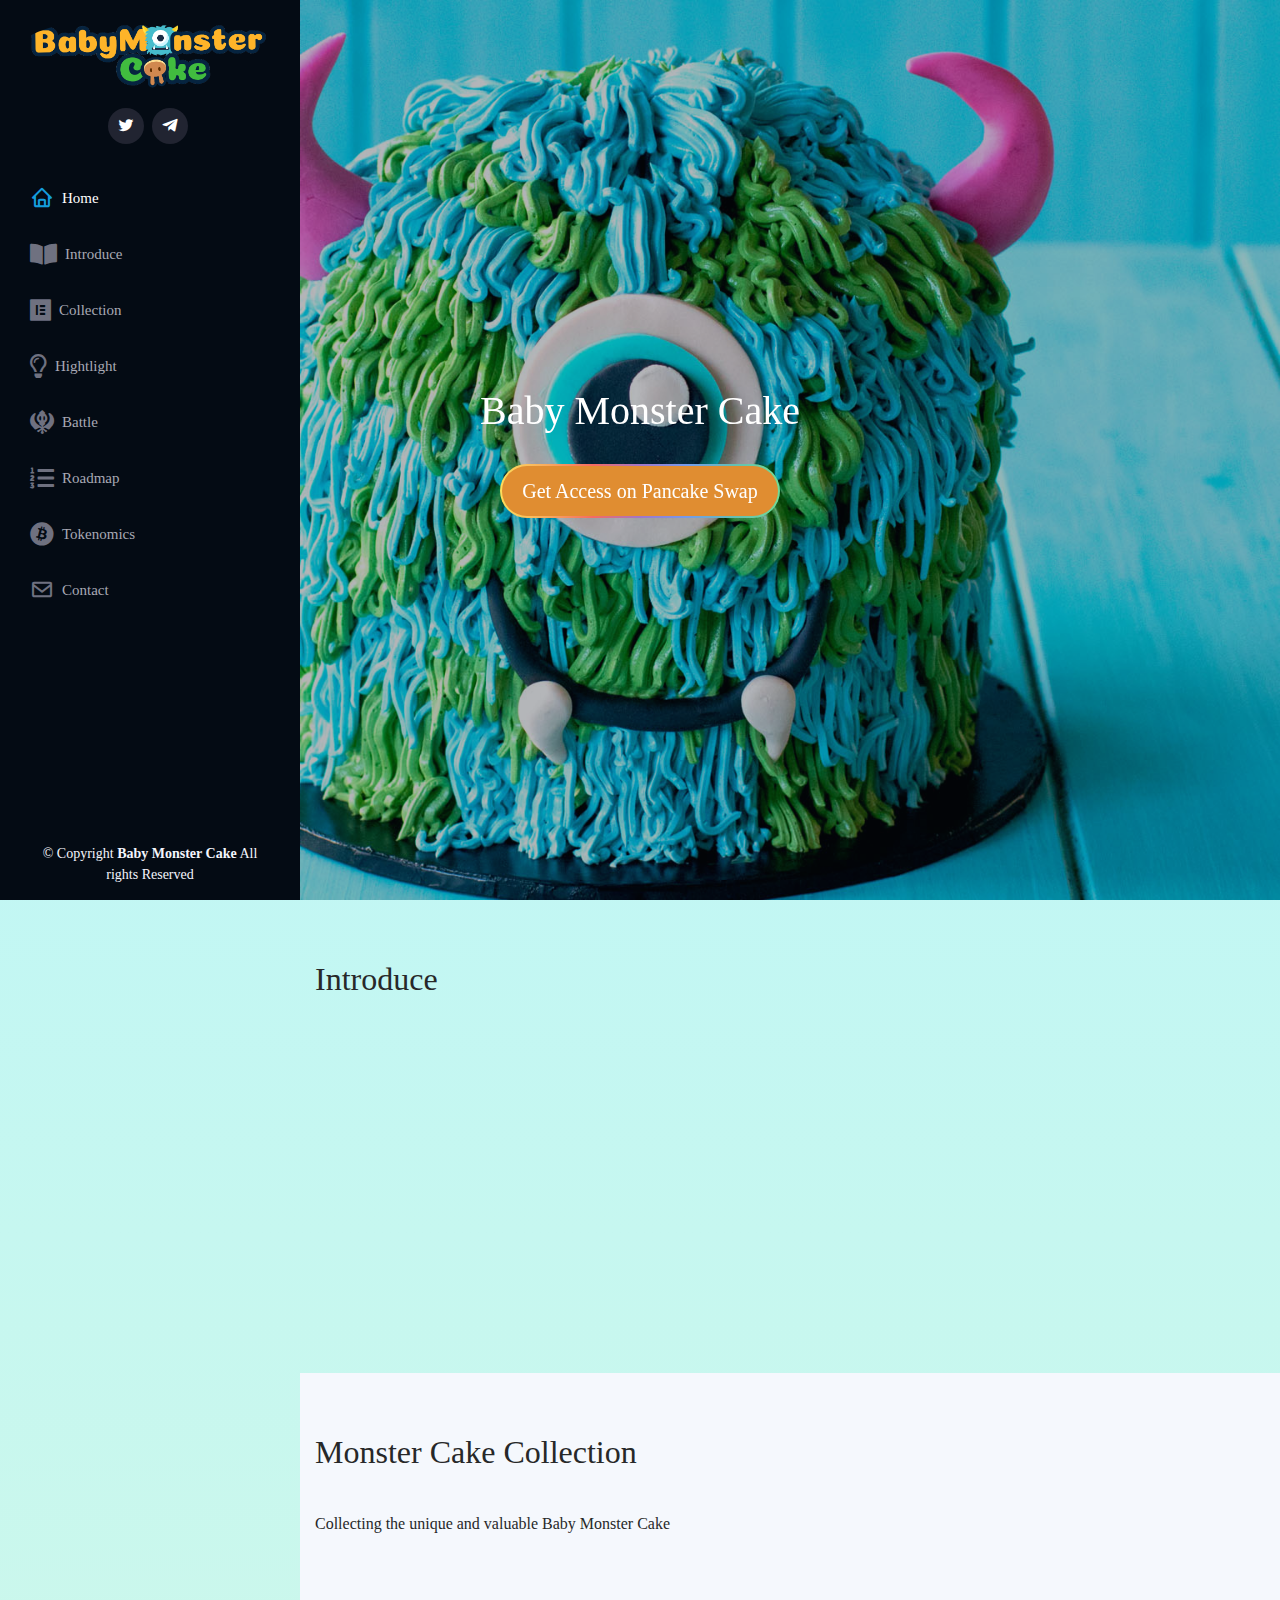
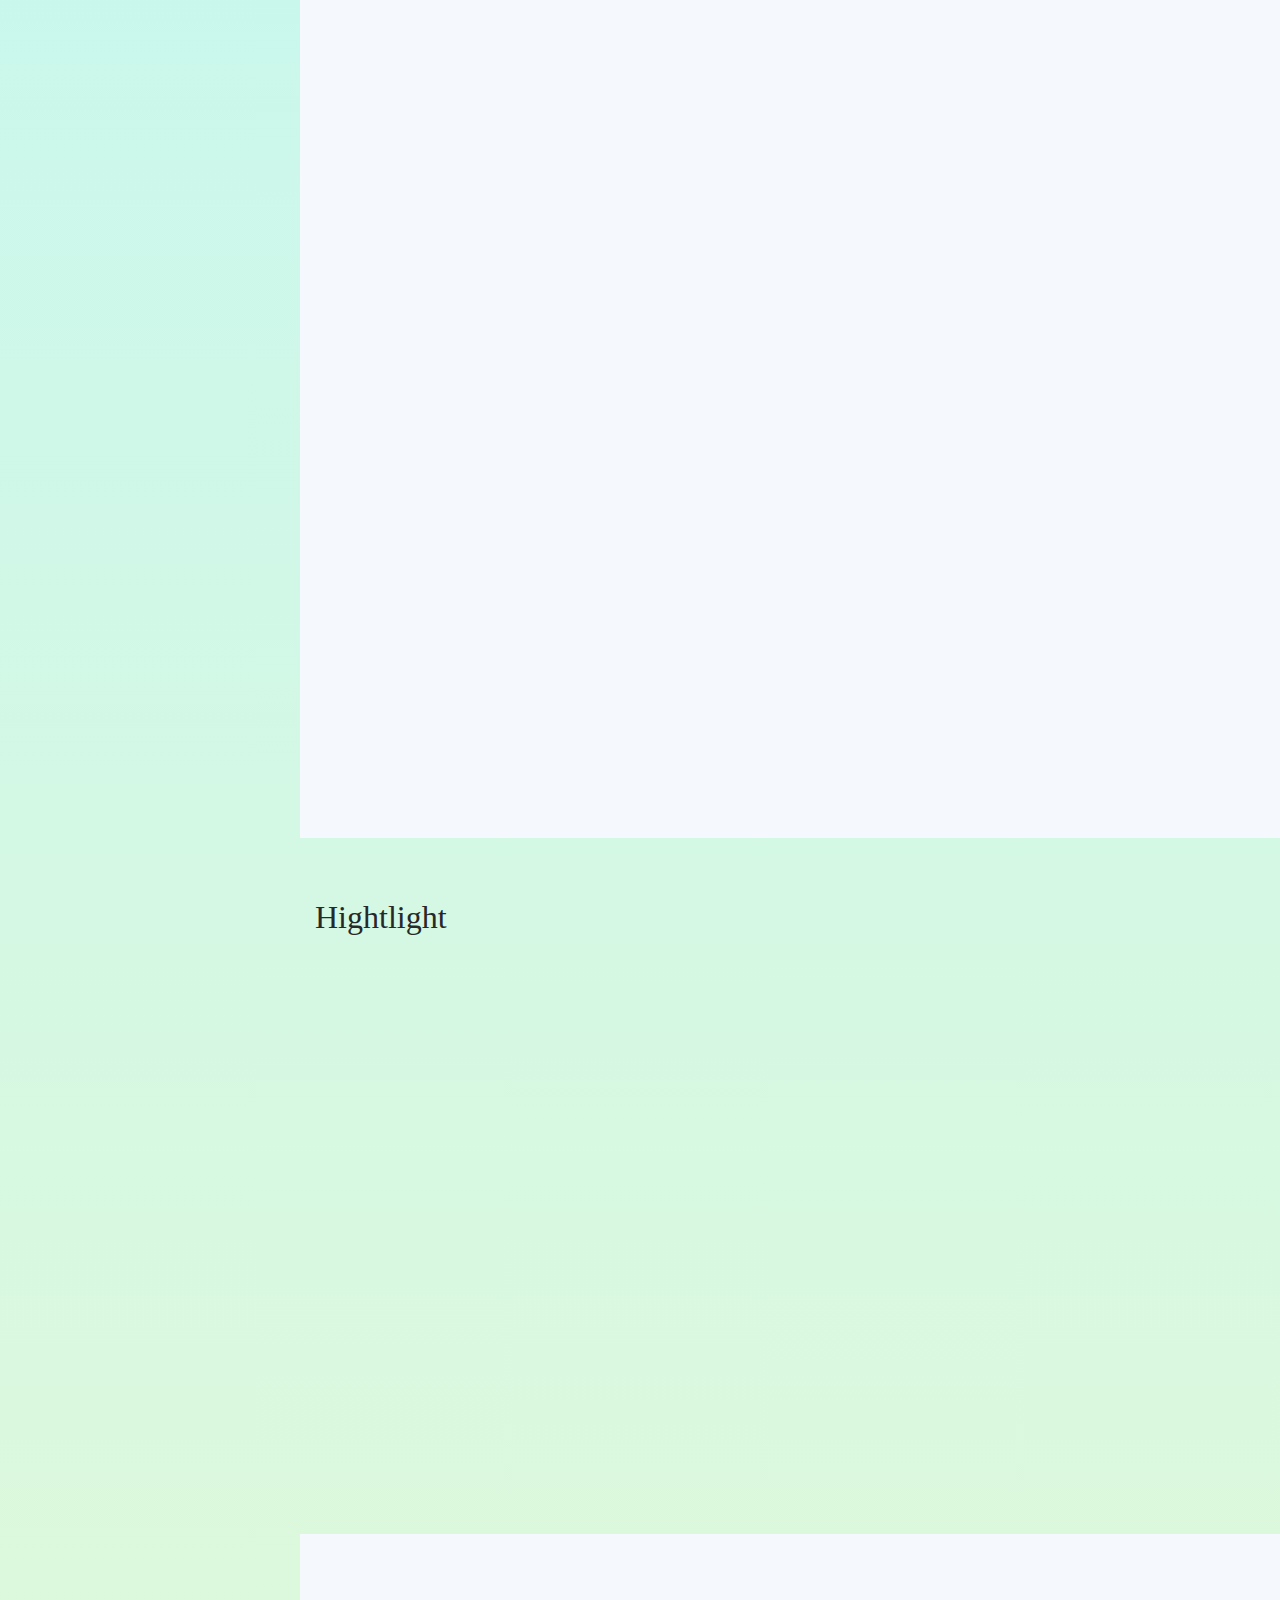
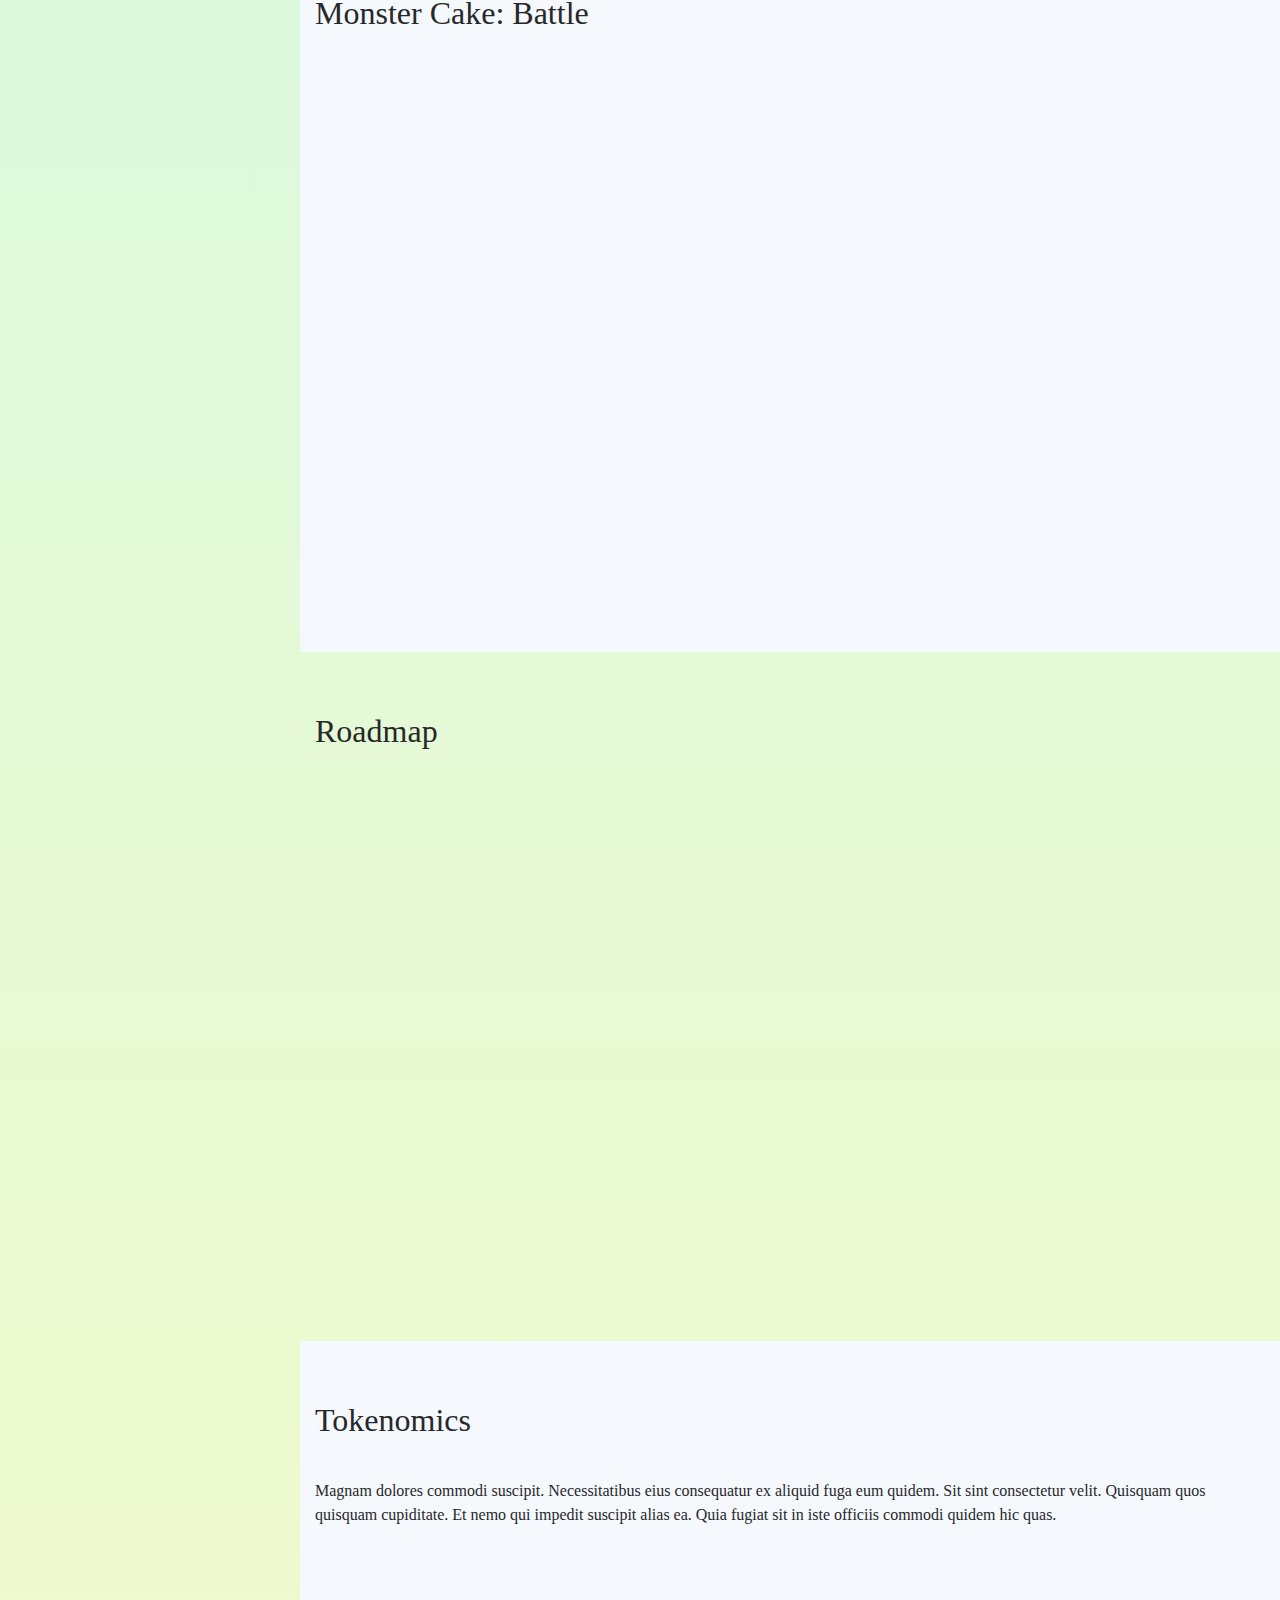
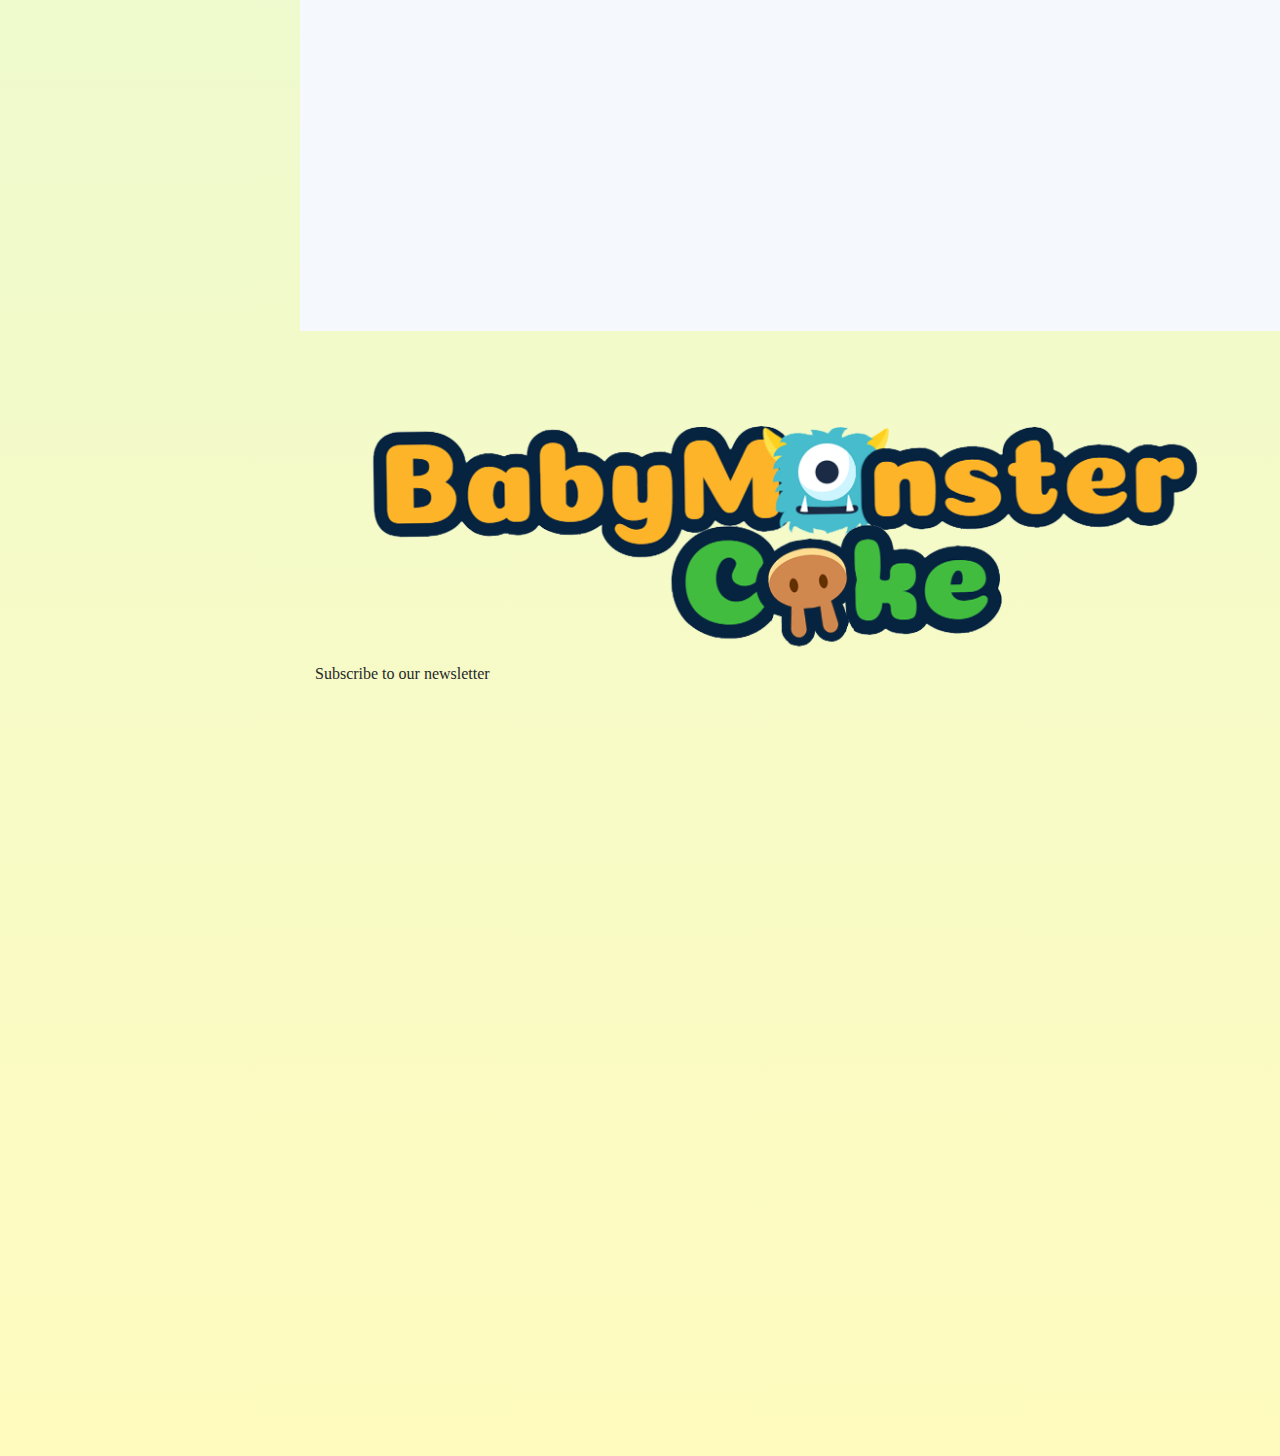
==== index.html @ b4ea9695 "test" ====
<!DOCTYPE html>
<html lang="en">

<head>
  <meta charset="utf-8" />
  <meta content="width=device-width, initial-scale=1.0" name="viewport" />

  <title>Baby Monster Cake</title>
  <meta content="" name="description" />
  <meta content="" name="keywords" />

  <!-- Favicons -->
  <link href="assets/img/favicon.png" rel="icon" />
  <link href="assets/img/apple-touch-icon.png" rel="apple-touch-icon" />

  <!-- Google Fonts -->
  <!-- <link
    href="https://fonts.googleapis.com/css?family=Open+Sans:300,300i,400,400i,600,600i,700,700i|Raleway:300,300i,400,400i,500,500i,600,600i,700,700i|Poppins:300,300i,400,400i,500,500i,600,600i,700,700i"
    rel="stylesheet" /> -->
  <style>
    @import url('https://fonts.googleapis.com/css2?family=Nunito:ital@0;1&display=swap');
  </style>
  <!-- font icon -->
  <link rel="stylesheet" href="https://cdnjs.cloudflare.com/ajax/libs/font-awesome/5.15.4/css/all.min.css">

  <!-- Vendor CSS Files -->
  <link href="assets/vendor/bootstrap/css/bootstrap.min.css" rel="stylesheet" />
  <link href="assets/vendor/icofont/icofont.min.css" rel="stylesheet" />
  <link href="assets/vendor/boxicons/css/boxicons.min.css" rel="stylesheet" />
  <link href="assets/vendor/venobox/venobox.css" rel="stylesheet" />
  <link href="assets/vendor/owl.carousel/assets/owl.carousel.min.css" rel="stylesheet" />
  <link href="assets/vendor/aos/aos.css" rel="stylesheet" />

  <!-- Template Main CSS File -->
  <link href="assets/css/style.css" rel="stylesheet" />
</head>

<body>
  <!-- ======= Mobile nav toggle button ======= -->
  <button type="button" class="mobile-nav-toggle d-xl-none">
    <i class="icofont-navigation-menu"></i>
  </button>

  <!-- ======= Header ======= -->
  <header id="header">
    <div class="d-flex flex-column">
      <div class="profile">
        <img src="assets/img/logoBabyMonsterCake-1.png" alt="" class="img-fluid rounded-circle" />
        <!-- <h1 class="text-light"><a href="index.html">Alex Smith</a></h1> -->
        <div class="social-links mt-3 text-center">
          <a href="#" class="twitter"><i class="bx bxl-twitter"></i></a>
          <a href="#" class="google-plus"><i class="bx bxl-telegram"></i></a>
        </div>
      </div>

      <nav class="nav-menu">
        <ul>
          <li class="active">
            <a href="index.html"><i class="bx bx-home"></i> <span>Home</span></a>
          </li>
          <li>
            <a href="#about"><i class="fas fa-book-open"></i> <span>Introduce</span></a>
          </li>
          <li>
            <a href="#portfolio"><i class="fab fa-elementor"></i> <span>Collection</span></a>
          </li>
          <li>
            <a href="#facts"><i class="far fa-lightbulb"></i> <span>Hightlight</span></a>
          </li>
          <li>
            <a href="#testimonials"><i class="fas fa-khanda"></i> <span>Battle</span></a>
          </li>
          <li>
            <a href="#resume"><i class="fas fa-list-ol"></i> <span>Roadmap</span></a>
          </li>
          <!-- <li>
            <a href="#portfolio"><i class="bx bx-book-content"></i> Portfolio</a>
          </li> -->
          <li>
            <a href="#services"><i class="fab fa-bitcoin"></i> Tokenomics</a>
          </li>
          <li>
            <a href="#contact"><i class="bx bx-envelope"></i> Contact</a>
          </li>
        </ul>
      </nav>
      <!-- .nav-menu -->
      <button type="button" class="mobile-nav-toggle d-xl-none">
        <i class="icofont-navigation-menu"></i>
      </button>
    </div>
  </header>
  <!-- End Header -->

  <!-- ======= Hero Section ======= -->
  <section id="hero" class="d-flex flex-column justify-content-center align-items-center">
    <div class="hero-container" data-aos="fade-in">
      <h1>Baby Monster Cake</h1>
      <a href="https://pancakeswap.finance/swap" target="_blank">
        <button class="btn3">
          <span>Get Access on Pancake
            Swap</span>
        </button>
      </a>
    </div>
  </section>
  <!-- End Hero -->

  <main id="main">
    <!-- ======= Introduce ======= -->
    <section id="about" class="about">
      <div class="container">
        <div class="section-title">
          <h2>Introduce</h2>
          <!-- <p>
              Magnam dolores commodi suscipit. Necessitatibus eius consequatur
              ex aliquid fuga eum quidem. Sit sint consectetur velit. Quisquam
              quos quisquam cupiditate. Et nemo qui impedit suscipit alias ea.
              Quia fugiat sit in iste officiis commodi quidem hic quas.
            </p> -->
        </div>

        <div class="row">
          <div class="col-lg-4" data-aos="fade-right">
            <img src="assets/img/il_fullxfull.1025935232_ixv2.jpg" class="img-fluid" alt="" />
          </div>
          <div class="col-lg-8 pt-4 pt-lg-0 content" data-aos="fade-left">
            <h3>What is Baby Monster Cake?</h3>
            <p class="font-italic">
              Baby Monster Cake is inspired by Monster Story and Monster Cake Birthday, our mission is to bring a
              completely new experience to
              players by combining the Gamification and Blockchain with Monster Digital.
              Hatching your own powerful team of monsties is key to completing your quest in Monster Valley. A key to
              success in Monster Valley: Wings of Ruin is finding new 'Monsties' for your party, developing their
              abilities and ensuring you have the tools to succeed throughout the story.
            </p>
            <!-- <div class="row">
              <div class="col-lg-6">
                <ul>
                  <li>
                    <i class="icofont-rounded-right"></i>
                    <strong>Birthday:</strong> 1 May 1995
                  </li>
                  <li>
                    <i class="icofont-rounded-right"></i>
                    <strong>Website:</strong> www.example.com
                  </li>
                  <li>
                    <i class="icofont-rounded-right"></i>
                    <strong>Phone:</strong> +123 456 7890
                  </li>
                  <li>
                    <i class="icofont-rounded-right"></i>
                    <strong>City:</strong> City : New York, USA
                  </li>
                </ul>
              </div>
              <div class="col-lg-6">
                <ul>
                  <li>
                    <i class="icofont-rounded-right"></i>
                    <strong>Age:</strong> 30
                  </li>
                  <li>
                    <i class="icofont-rounded-right"></i>
                    <strong>Degree:</strong> Master
                  </li>
                  <li>
                    <i class="icofont-rounded-right"></i>
                    <strong>PhEmailone:</strong> email@example.com
                  </li>
                  <li>
                    <i class="icofont-rounded-right"></i>
                    <strong>Freelance:</strong> Available
                  </li>
                </ul>
              </div>
            </div>
            <p>
              Officiis eligendi itaque labore et dolorum mollitia officiis
              optio vero. Quisquam sunt adipisci omnis et ut. Nulla
              accusantium dolor incidunt officia tempore. Et eius omnis.
              Cupiditate ut dicta maxime officiis quidem quia. Sed et
              consectetur qui quia repellendus itaque neque. Aliquid amet
              quidem ut quaerat cupiditate. Ab et eum qui repellendus omnis
              culpa magni laudantium dolores.
            </p> -->
          </div>
        </div>
      </div>
    </section>
    <!-- End Introduce -->

    <!-- ======= Collection ======= -->
    <section id="portfolio" class="portfolio section-bg">
      <div class="container">
        <div class="section-title">
          <h2>Monster Cake Collection</h2>
          <p>
            Collecting the unique and valuable Baby Monster Cake
          </p>
        </div>

        <div class="row  justify-content-center" data-aos="fade-up" data-aos-delay="100">
          <div class="col-lg-4 col-md-6 portfolio-item filter-app">
            <div class="portfolio-wrap">
              <img src="assets/img/cardItem.png" class="img-fluid cardImg" alt="" />
              <div class="portfolio-links">
                <a href="assets/img/cardItem.png" data-gall="portfolioGallery" class="venobox" title="App 1"><i
                    class="bx bx-plus"></i></a>
                <a href="portfolio-details.html" title="More Details"><i class="bx bx-link"></i></a>
              </div>
              <div class="portfolio-links">
                <div class="portfolio-text">
                  <p>Coming Soon</p>
                </div>
              </div>
            </div>
          </div>

          <div class="col-lg-4 col-md-6 portfolio-item filter-web">
            <div class="portfolio-wrap">
              <img src="assets/img/cardItem.png" class="img-fluid cardImg" alt="" />

            </div>
          </div>

          <div class="col-lg-4 col-md-6 portfolio-item filter-web">
            <div class="portfolio-wrap">
              <img src="assets/img/cardItem.png" class="img-fluid cardImg" alt="" />

            </div>
          </div>
          <div class="col-lg-4 col-md-6 portfolio-item filter-web">
            <div class="portfolio-wrap">
              <img src="assets/img/cardItem.png" class="img-fluid cardImg" alt="" />

            </div>
          </div>
          <div class="col-lg-4 col-md-6 portfolio-item filter-web">
            <div class="portfolio-wrap">
              <img src="assets/img/cardItem.png" class="img-fluid cardImg" alt="" />

            </div>
          </div>
        </div>
      </div>
    </section>
    <!-- End Collection -->

    <!-- ======= Hight light Section ======= -->
    <section id="facts" class="facts">
      <div class="container">
        <div class="section-title">
          <h2>Hightlight</h2>
          <!-- <p>
            Magnam dolores commodi suscipit. Necessitatibus eius consequatur
            ex aliquid fuga eum quidem. Sit sint consectetur velit. Quisquam
            quos quisquam cupiditate. Et nemo qui impedit suscipit alias ea.
            Quia fugiat sit in iste officiis commodi quidem hic quas.
          </p> -->
        </div>

        <div class="row no-gutters">
          <div class="col-lg-4 col-md-6 d-md-flex align-items-md-stretch" data-aos="fade-up">
            <div class="count-box">
              <i class="icofont-simple-smile"></i>
              <!-- <span data-toggle="counter-up">15%</span> -->
              <span>Free To Play</span>
              <p>All players can experience a completely free version of the game. A farm game that is entertaining and
                suitable for all ages!</p>
            </div>
          </div>

          <div class="col-lg-4 col-md-6 d-md-flex align-items-md-stretch" data-aos="fade-up" data-aos-delay="100">
            <div class="count-box">
              <i class="icofont-document-folder"></i>
              <!-- <span data-toggle="counter-up">521</span> -->
              <span>Play To Earn</span>
              <p>Game is used Blockchain for all items, seeds, pets in the game. Players need to top up to start and
                collect more rare items, necessary in expanding their own farm.Cultivate, upgrade from seed to become
                Vero angels. Expand your collection to get more rare items. Or trade more items on the
                marketplace.Defeat the monsters that destroy crops and protect the peace of the village to receive rare
                items.Become a legendary leader through intense PVP matches! Join to open valuable prizes.</p>
            </div>
          </div>

          <div class="col-lg-4 col-md-6 d-md-flex align-items-md-stretch" data-aos="fade-up" data-aos-delay="200">
            <div class="count-box">
              <i class="icofont-live-support"></i>
              <!-- <span data-toggle="counter-up">1,463</span> -->
              <span>Hold To Earn</span>
              <p>You can lock tokens into VeroFarm partner platform's decentralized protocols to earn rewards.</p>
            </div>
          </div>

          <!-- <div class="col-lg-3 col-md-6 d-md-flex align-items-md-stretch" data-aos="fade-up" data-aos-delay="300">
            <div class="count-box">
              <i class="icofont-users-alt-5"></i>
              <span data-toggle="counter-up">15</span>
              <p><strong>Hard Workers</strong> rerum asperiores dolor</p>
            </div>
          </div> -->
        </div>
      </div>
    </section>
    <!-- End Hight light Section -->

    <!-- ======= Battle Section ======= -->
    <section id="testimonials" class="testimonials section-bg">
      <div class="container">
        <div class="section-title">
          <h2>Monster Cake: Battle</h2>
          <!-- <p>
            Magnam dolores commodi suscipit. Necessitatibus eius consequatur
            ex aliquid fuga eum quidem. Sit sint consectetur velit. Quisquam
            quos quisquam cupiditate. Et nemo qui impedit suscipit alias ea.
            Quia fugiat sit in iste officiis commodi quidem hic quas.
          </p> -->
        </div>

        <div class="testimonial-item " data-aos="fade-up">
          <p>
            <i class="bx bxs-quote-alt-left quote-icon-left"></i>
            The Baby Monster Cake are tasked with fighting the <strong>Monsters</strong> every day. The player first
            selects the creatures
            to use in battle and equips them with weapons by purchasing these items available in the MarketPlace. The
            player will pay a little BNB gas price to engage in combat with a chosen enemy.
            <strong>🗡</strong> The stronger the enemy, the greater the reward. However, players need to attend to the
            calculated win
            rate for each Monster. Choosing the opponents wisely will bring many victories and rewards to the players.
            They can then upgrade their <strong>MONSTERX</strong> to defeat stronger enemies.
            The game then rolls for battle results and records them on the blockchain. If the fight ends in the player's
            favor, the player receives MONSTER Token and character experience. If the outcome is a loss, the player will
            still receive a few EXP but no reward token. 💸 💸 💸
            <i class="bx bxs-quote-alt-right quote-icon-right"></i>
          </p>
          <img src="assets/img/logo.png" class="testimonial-img" alt="" />
        </div>
      </div>
    </section>
    <!-- End Battle Section -->

    <!-- ======= Skills Section ======= -->
    <!-- <section id="skills" class="skills section-bg">
      <div class="container">
        <div class="section-title">
          <h2>Monster Cake Collection</h2>
          <p>
            Collecting the unique and valuable Baby Monster Cake
          </p>
        </div>

        <div class="row skills-content">
          <div class="col-lg-6" data-aos="fade-up">
            <div class="progress">
              <span class="skill">HTML <i class="val">100%</i></span>
              <div class="progress-bar-wrap">
                <div class="progress-bar" role="progressbar" aria-valuenow="100" aria-valuemin="0" aria-valuemax="100">
                </div>
              </div>
            </div>

            <div class="progress">
              <span class="skill">CSS <i class="val">90%</i></span>
              <div class="progress-bar-wrap">
                <div class="progress-bar" role="progressbar" aria-valuenow="90" aria-valuemin="0" aria-valuemax="100">
                </div>
              </div>
            </div>

            <div class="progress">
              <span class="skill">JavaScript <i class="val">75%</i></span>
              <div class="progress-bar-wrap">
                <div class="progress-bar" role="progressbar" aria-valuenow="75" aria-valuemin="0" aria-valuemax="100">
                </div>
              </div>
            </div>
          </div>

          <div class="col-lg-6" data-aos="fade-up" data-aos-delay="100">
            <div class="progress">
              <span class="skill">PHP <i class="val">80%</i></span>
              <div class="progress-bar-wrap">
                <div class="progress-bar" role="progressbar" aria-valuenow="80" aria-valuemin="0" aria-valuemax="100">
                </div>
              </div>
            </div>

            <div class="progress">
              <span class="skill">WordPress/CMS <i class="val">90%</i></span>
              <div class="progress-bar-wrap">
                <div class="progress-bar" role="progressbar" aria-valuenow="90" aria-valuemin="0" aria-valuemax="100">
                </div>
              </div>
            </div>

            <div class="progress">
              <span class="skill">Photoshop <i class="val">55%</i></span>
              <div class="progress-bar-wrap">
                <div class="progress-bar" role="progressbar" aria-valuenow="55" aria-valuemin="0" aria-valuemax="100">
                </div>
              </div>
            </div>
          </div>
        </div>
      </div>
    </section> -->
    <!-- End Skills Section -->

    <!-- ======= Roadmap Section ======= -->
    <section id="resume" class="resume">
      <div class="container">
        <div class="section-title">
          <h2>Roadmap</h2>
        </div>

        <div class="row">
          <div class="col-lg-6" data-aos="fade-up">
            <h3 class="resume-title">2nd Quarter</h3>
            <div class="resume-item pb-0">
              <ul>
                <li>R&D ideas for Blockchain games.</li>
                <li>Products, market Research and Development.</li>
                <li>Raise funds from Angel Investors UFIN.</li>
              </ul>
            </div>

            <h3 class="resume-title">3rd Quarter</h3>
            <div class="resume-item">
              <ul>
                <li>Announce project’s website and social media.</li>
                <li>Run Token Testnet 3 rounds.</li>
                <li>Announce game’s frame and features IDO round.</li>
                <li>Release Seed NFTs list.</li>
                <li>Release APK version.</li>
                <li>Announce VeroFarm Free to Play.</li>
              </ul>
            </div>
            <!-- <div class="resume-item">
              <h4>Bachelor of Fine Arts &amp; Graphic Design</h4>
              <h5>2010 - 2014</h5>
              <p><em>Rochester Institute of Technology, Rochester, NY</em></p>
              <p>
                Quia nobis sequi est occaecati aut. Repudiandae et iusto quae
                reiciendis et quis Eius vel ratione eius unde vitae rerum
                voluptates asperiores voluptatem Earum molestiae consequatur
                neque etlon sader mart dila
              </p>
            </div> -->
          </div>
          <div class="col-lg-6" data-aos="fade-up" data-aos-delay="100">
            <h3 class="resume-title">4th Quarter</h3>
            <div class="resume-item">
              <!-- <h4>Senior graphic design specialist</h4> -->
              <!-- <h5>2019 - Present</h5> -->
              <!-- <p><em>Experion, New York, NY </em></p> -->
              <ul>
                <li>
                  Play To Earn.
                </li>
                <li>
                  Integrate Token deposit/withdraw gateway.
                </li>
                <li>
                  Release IOS version.
                </li>

              </ul>
            </div>
          </div>
        </div>
      </div>
    </section>
    <!-- End Resume Section -->

    <!-- ======= Portfolio Section ======= -->
    <!-- <section id="portfolio" class="portfolio section-bg">
      <div class="container">
        <div class="section-title">
          <h2>Portfolio</h2>
          <p>
            Magnam dolores commodi suscipit. Necessitatibus eius consequatur
            ex aliquid fuga eum quidem. Sit sint consectetur velit. Quisquam
            quos quisquam cupiditate. Et nemo qui impedit suscipit alias ea.
            Quia fugiat sit in iste officiis commodi quidem hic quas.
          </p>
        </div>

        <div class="row" data-aos="fade-up">
          <div class="col-lg-12 d-flex justify-content-center">
            <ul id="portfolio-flters">
              <li data-filter="*" class="filter-active">All</li>
              <li data-filter=".filter-app">App</li>
              <li data-filter=".filter-card">Card</li>
              <li data-filter=".filter-web">Web</li>
            </ul>
          </div>
        </div>

        <div class="row portfolio-container" data-aos="fade-up" data-aos-delay="100">
          <div class="col-lg-4 col-md-6 portfolio-item filter-app">
            <div class="portfolio-wrap">
              <img src="assets/img/portfolio/portfolio-1.jpg" class="img-fluid" alt="" />
              <div class="portfolio-links">
                <a href="assets/img/portfolio/portfolio-1.jpg" data-gall="portfolioGallery" class="venobox"
                  title="App 1"><i class="bx bx-plus"></i></a>
                <a href="portfolio-details.html" title="More Details"><i class="bx bx-link"></i></a>
              </div>
            </div>
          </div>

          <div class="col-lg-4 col-md-6 portfolio-item filter-web">
            <div class="portfolio-wrap">
              <img src="assets/img/portfolio/portfolio-2.jpg" class="img-fluid" alt="" />
              <div class="portfolio-links">
                <a href="assets/img/portfolio/portfolio-2.jpg" data-gall="portfolioGallery" class="venobox"
                  title="Web 3"><i class="bx bx-plus"></i></a>
                <a href="portfolio-details.html" title="More Details"><i class="bx bx-link"></i></a>
              </div>
            </div>
          </div>

          <div class="col-lg-4 col-md-6 portfolio-item filter-app">
            <div class="portfolio-wrap">
              <img src="assets/img/portfolio/portfolio-3.jpg" class="img-fluid" alt="" />
              <div class="portfolio-links">
                <a href="assets/img/portfolio/portfolio-3.jpg" data-gall="portfolioGallery" class="venobox"
                  title="App 2"><i class="bx bx-plus"></i></a>
                <a href="portfolio-details.html" title="More Details"><i class="bx bx-link"></i></a>
              </div>
            </div>
          </div>

          <div class="col-lg-4 col-md-6 portfolio-item filter-card">
            <div class="portfolio-wrap">
              <img src="assets/img/portfolio/portfolio-4.jpg" class="img-fluid" alt="" />
              <div class="portfolio-links">
                <a href="assets/img/portfolio/portfolio-4.jpg" data-gall="portfolioGallery" class="venobox"
                  title="Card 2"><i class="bx bx-plus"></i></a>
                <a href="portfolio-details.html" title="More Details"><i class="bx bx-link"></i></a>
              </div>
            </div>
          </div>

          <div class="col-lg-4 col-md-6 portfolio-item filter-web">
            <div class="portfolio-wrap">
              <img src="assets/img/portfolio/portfolio-5.jpg" class="img-fluid" alt="" />
              <div class="portfolio-links">
                <a href="assets/img/portfolio/portfolio-5.jpg" data-gall="portfolioGallery" class="venobox"
                  title="Web 2"><i class="bx bx-plus"></i></a>
                <a href="portfolio-details.html" title="More Details"><i class="bx bx-link"></i></a>
              </div>
            </div>
          </div>

          <div class="col-lg-4 col-md-6 portfolio-item filter-app">
            <div class="portfolio-wrap">
              <img src="assets/img/portfolio/portfolio-6.jpg" class="img-fluid" alt="" />
              <div class="portfolio-links">
                <a href="assets/img/portfolio/portfolio-6.jpg" data-gall="portfolioGallery" class="venobox"
                  title="App 3"><i class="bx bx-plus"></i></a>
                <a href="portfolio-details.html" title="More Details"><i class="bx bx-link"></i></a>
              </div>
            </div>
          </div>

          <div class="col-lg-4 col-md-6 portfolio-item filter-card">
            <div class="portfolio-wrap">
              <img src="assets/img/portfolio/portfolio-7.jpg" class="img-fluid" alt="" />
              <div class="portfolio-links">
                <a href="assets/img/portfolio/portfolio-7.jpg" data-gall="portfolioGallery" class="venobox"
                  title="Card 1"><i class="bx bx-plus"></i></a>
                <a href="portfolio-details.html" title="More Details"><i class="bx bx-link"></i></a>
              </div>
            </div>
          </div>

          <div class="col-lg-4 col-md-6 portfolio-item filter-card">
            <div class="portfolio-wrap">
              <img src="assets/img/portfolio/portfolio-8.jpg" class="img-fluid" alt="" />
              <div class="portfolio-links">
                <a href="assets/img/portfolio/portfolio-8.jpg" data-gall="portfolioGallery" class="venobox"
                  title="Card 3"><i class="bx bx-plus"></i></a>
                <a href="portfolio-details.html" title="More Details"><i class="bx bx-link"></i></a>
              </div>
            </div>
          </div>

          <div class="col-lg-4 col-md-6 portfolio-item filter-web">
            <div class="portfolio-wrap">
              <img src="assets/img/portfolio/portfolio-9.jpg" class="img-fluid" alt="" />
              <div class="portfolio-links">
                <a href="assets/img/portfolio/portfolio-9.jpg" data-gall="portfolioGallery" class="venobox"
                  title="Web 3"><i class="bx bx-plus"></i></a>
                <a href="portfolio-details.html" title="More Details"><i class="bx bx-link"></i></a>
              </div>
            </div>
          </div>
        </div>
      </div>
    </section> -->
    <!-- End Portfolio Section -->

    <!-- ======= Services Section ======= -->
    <section id="services" class="services section-bg">
      <div class="container">
        <div class="section-title">
          <h2>Tokenomics</h2>
          <p>
            Magnam dolores commodi suscipit. Necessitatibus eius consequatur
            ex aliquid fuga eum quidem. Sit sint consectetur velit. Quisquam
            quos quisquam cupiditate. Et nemo qui impedit suscipit alias ea.
            Quia fugiat sit in iste officiis commodi quidem hic quas.
          </p>
        </div>

        <div class="row">
          <div class="col-lg-4 col-md-6 icon-box" data-aos="fade-up">
            <div class="icon"><i class="icofont-computer"></i></div>
            <h4 class="title"><a href="">Lorem Ipsum</a></h4>
            <p class="description">
              Voluptatum deleniti atque corrupti quos dolores et quas
              molestias excepturi sint occaecati cupiditate non provident
            </p>
          </div>
          <div class="col-lg-4 col-md-6 icon-box" data-aos="fade-up" data-aos-delay="100">
            <div class="icon"><i class="icofont-chart-bar-graph"></i></div>
            <h4 class="title"><a href="">Dolor Sitema</a></h4>
            <p class="description">
              Minim veniam, quis nostrud exercitation ullamco laboris nisi ut
              aliquip ex ea commodo consequat tarad limino ata
            </p>
          </div>
          <div class="col-lg-4 col-md-6 icon-box" data-aos="fade-up" data-aos-delay="200">
            <div class="icon"><i class="icofont-earth"></i></div>
            <h4 class="title"><a href="">Sed ut perspiciatis</a></h4>
            <p class="description">
              Duis aute irure dolor in reprehenderit in voluptate velit esse
              cillum dolore eu fugiat nulla pariatur
            </p>
          </div>
          <div class="col-lg-4 col-md-6 icon-box" data-aos="fade-up" data-aos-delay="300">
            <div class="icon"><i class="icofont-image"></i></div>
            <h4 class="title"><a href="">Magni Dolores</a></h4>
            <p class="description">
              Excepteur sint occaecat cupidatat non proident, sunt in culpa
              qui officia deserunt mollit anim id est laborum
            </p>
          </div>
          <div class="col-lg-4 col-md-6 icon-box" data-aos="fade-up" data-aos-delay="400">
            <div class="icon"><i class="icofont-settings"></i></div>
            <h4 class="title"><a href="">Nemo Enim</a></h4>
            <p class="description">
              At vero eos et accusamus et iusto odio dignissimos ducimus qui
              blanditiis praesentium voluptatum deleniti atque
            </p>
          </div>
          <div class="col-lg-4 col-md-6 icon-box" data-aos="fade-up" data-aos-delay="500">
            <div class="icon"><i class="icofont-tasks-alt"></i></div>
            <h4 class="title"><a href="">Eiusmod Tempor</a></h4>
            <p class="description">
              Et harum quidem rerum facilis est et expedita distinctio. Nam
              libero tempore, cum soluta nobis est eligendi
            </p>
          </div>
        </div>
      </div>
    </section>
    <!-- End Services Section -->

    <!-- ======= Contact Section ======= -->
    <section id="contact" class="contact">
      <div class="container">
        <div class="section-title">
          <img src="assets/img/logoBabyMonsterCake-1.png" alt="" class="img-fluid" />
          <p>Subscribe to our newsletter</p>
        </div>

        <div class="row" data-aos="fade-in">
          <div class="col-lg-5 d-flex align-items-stretch">
            <div class="info">
              <div class="address">
                <i class="icofont-google-map"></i>
                <h4>Location:</h4>
                <p>A108 Adam Street, New York, NY 535022</p>
              </div>

              <div class="email">
                <i class="icofont-envelope"></i>
                <h4>Email:</h4>
                <p>info@example.com</p>
              </div>

              <div class="phone">
                <i class="icofont-phone"></i>
                <h4>Call:</h4>
                <p>+1 5589 55488 55s</p>
              </div>

              <iframe
                src="https://www.google.com/maps/embed?pb=!1m14!1m8!1m3!1d12097.433213460943!2d-74.0062269!3d40.7101282!3m2!1i1024!2i768!4f13.1!3m3!1m2!1s0x0%3A0xb89d1fe6bc499443!2sDowntown+Conference+Center!5e0!3m2!1smk!2sbg!4v1539943755621"
                frameborder="0" style="border: 0; width: 100%; height: 290px" allowfullscreen></iframe>
            </div>
          </div>

          <div class="col-lg-7 mt-5 mt-lg-0 d-flex align-items-stretch">
            <form action="forms/contact.php" method="post" role="form" class="php-email-form">
              <div class="form-row">
                <div class="form-group col-md-6">
                  <label for="name">Your Name</label>
                  <input type="text" name="name" class="form-control" id="name" data-rule="minlen:4"
                    data-msg="Please enter at least 4 chars" />
                  <div class="validate"></div>
                </div>
                <div class="form-group col-md-6">
                  <label for="name">Your Email</label>
                  <input type="email" class="form-control" name="email" id="email" data-rule="email"
                    data-msg="Please enter a valid email" />
                  <div class="validate"></div>
                </div>
              </div>
              <div class="form-group">
                <label for="name">Subject</label>
                <input type="text" class="form-control" name="subject" id="subject" data-rule="minlen:4"
                  data-msg="Please enter at least 8 chars of subject" />
                <div class="validate"></div>
              </div>
              <div class="form-group">
                <label for="name">Message</label>
                <textarea class="form-control" name="message" rows="10" data-rule="required"
                  data-msg="Please write something for us"></textarea>
                <div class="validate"></div>
              </div>
              <div class="mb-3">
                <div class="loading">Loading</div>
                <div class="error-message"></div>
                <div class="sent-message">
                  Your message has been sent. Thank you!
                </div>
              </div>
              <div class="text-center">
                <button type="submit">Send Message</button>
              </div>
            </form>
          </div>
        </div>
      </div>
    </section>
    <!-- End Contact Section -->
  </main>
  <!-- End #main -->

  <!-- ======= Footer ======= -->
  <footer id="footer">
    <div class="container">
      <div class="copyright">
        &copy; Copyright <strong><span>Baby Monster Cake</span></strong> All rights Reserved
      </div>
    </div>
  </footer>
  <!-- End  Footer -->

  <a href="#" class="back-to-top"><i class="icofont-simple-up"></i></a>

  <!-- Vendor JS Files -->
  <script src="assets/vendor/jquery/jquery.min.js"></script>
  <script src="assets/vendor/bootstrap/js/bootstrap.bundle.min.js"></script>
  <script src="assets/vendor/jquery.easing/jquery.easing.min.js"></script>
  <script src="assets/vendor/php-email-form/validate.js"></script>
  <script src="assets/vendor/waypoints/jquery.waypoints.min.js"></script>
  <script src="assets/vendor/counterup/counterup.min.js"></script>
  <script src="assets/vendor/isotope-layout/isotope.pkgd.min.js"></script>
  <script src="assets/vendor/venobox/venobox.min.js"></script>
  <script src="assets/vendor/owl.carousel/owl.carousel.min.js"></script>
  <script src="assets/vendor/typed.js/typed.min.js"></script>
  <script src="assets/vendor/aos/aos.js"></script>

  <!-- Template Main JS File -->
  <script src="assets/js/main.js"></script>
</body>

</html>
---- assets/vendor/venobox/venobox.css ----
/* ------ venobox.css --------*/
.vbox-overlay *, .vbox-overlay *:before, .vbox-overlay *:after{
    -webkit-backface-visibility: hidden;
    -webkit-box-sizing:border-box;
    -moz-box-sizing:border-box;
    box-sizing:border-box;
}
.vbox-overlay * { 
    -webkit-backface-visibility: visible;
    backface-visibility: visible;
}
.vbox-overlay{
    display: -webkit-flex;
    display: flex;
    -webkit-flex-direction: column;
    flex-direction: column;
    -webkit-justify-content: center;
    justify-content: center;
    -webkit-align-items: center;
    align-items: center;
    position: fixed;
    left: 0;
    top: 0;
    bottom: 0;
    right: 0;
    z-index: 999999;
}

/* ----- navigation ----- */
.vbox-title{
    width: 100%;
    height: 40px;
    float: left;
    text-align: center;
    line-height: 28px;
    font-size: 12px;
    padding: 6px 50px;
    overflow: hidden;
    position: fixed;
    display: none;
    left: 0;
    z-index: 89;
}
.vbox-close{
    cursor: pointer;
    position: fixed;
    top: -1px;
    right: 0;
    width: 50px;
    height: 40px;
    padding: 6px;
    display: block;
    background-position:10px center;
    overflow: hidden;
    font-size: 24px;
    line-height: 1;
    text-align: center;
    z-index: 99;
}
.vbox-left{
    cursor: pointer;
    position: fixed;
    left: 0;
    height: 40px;
    overflow: hidden;
    line-height: 28px;
    font-size: 12px;
    z-index: 99;
    display: flex;
    align-items:center;
}
.vbox-num{
    display: inline-block;
    margin: 6px 0 6px 15px;
}
/* ----- Social share ----- */
.vbox-share{
    line-height: 28px;
    font-size: 12px;
    overflow: hidden;
    position: fixed;
    left: 0;
    z-index: 98;
    display: flex;
    align-items:center;
    justify-content: center;
    width: 100%;
    text-align: center;
}
.vbox-share svg{
    max-height: 28px;
    width: 28px;
    z-index: 10;
    margin-left: 12px;
    margin-top: 6px;
    margin-bottom: 6px;
    vertical-align: middle;
}


/* ----- navigation ARROWS ----- */
.vbox-next, .vbox-prev{
    position: fixed;
    top: 50%;
    margin-top: -15px;
    overflow: hidden;
    cursor: pointer;
    display: block;
    width: 45px;
    height: 45px;
    z-index: 99;
}
.vbox-next span, .vbox-prev span{
    position: relative;
    width: 20px;
    height: 20px;
    border: 2px solid transparent;
    border-top-color: #B6B6B6;
    border-right-color: #B6B6B6;
    text-indent: -100px;
    position: absolute;
    top: 8px;
    display: block;
}
.vbox-prev{
    left: 15px;
}
.vbox-next{
    right: 15px;
}
.vbox-prev span{
    left: 10px;
    -ms-transform: rotate(-135deg);
    -webkit-transform: rotate(-135deg);
    transform: rotate(-135deg);
}
.vbox-next span{
    -ms-transform: rotate(45deg);
    -webkit-transform: rotate(45deg);
    transform: rotate(45deg);
    right: 10px;
}
/* ------- inline window ------ */
.vbox-inline{
    width: 420px;
    height: 315px;
    height: 70vh;
    padding: 10px;
    background: #fff;
    margin: 0 auto;
    overflow: auto;
    text-align: left;
}
/* ------- Video & iFrames window ------ */
.venoframe{
    max-width: 100%;
    width: 100%;
    border: none;
    width: 100%;
    height: 260px;
    height: 70vh;
}
.venoframe.vbvid{
    height: 260px;
}
@media (min-width: 768px) {
    .venoframe, .vbox-inline{
        width: 90%;
        height: 360px;
        height: 70vh;
    }
    .venoframe.vbvid{
        width: 640px;
        height: 360px;
    }
}
@media (min-width: 992px) {
    .venoframe, .vbox-inline{
        max-width: 1200px;
        width: 80%;
        height: 540px;
        height: 70vh;
    }
    .venoframe.vbvid{
        width: 960px;
        height: 540px;
    }
}
/* 
Please do NOT edit this part! 
or at least read this note: http://i.imgur.com/7C0ws9e.gif
*/
.vbox-open{
    overflow: hidden;
}
.vbox-container{
    position: absolute;
    left: 0;
    right: 0;
    top: 0;
    bottom: 0;
    overflow-x: hidden;
    overflow-y: scroll;
    overflow-scrolling: touch;
    -webkit-overflow-scrolling: touch;
    z-index: 20;
    max-height: 100%;

}

.vbox-content{
    text-align: center;
    float: left;
    width: 100%;
    position: relative;
    overflow: hidden;
    padding: 20px 4%;
}
.vbox-container img{
    max-width: 100%;
    height: auto;
}
.vbox-figlio{
    box-shadow: 0 0 12px rgba(0,0,0,0.19), 0 6px 6px rgba(0,0,0,0.23);
    max-width: 100%;
    text-align: initial;
}
img.vbox-figlio{
    -webkit-user-select: none;
-khtml-user-select: none;
-moz-user-select: none;
-o-user-select: none;
user-select: none;
}
.vbox-content.swipe-left{
    margin-left: -200px !important;
}
.vbox-content.swipe-right{
    margin-left: 200px !important;
}
.vbox-animated{
    webkit-transition: margin 300ms ease-out;
    transition: margin 300ms ease-out;
}

/* ---------- preloader ----------
 * SPINKIT 
 * http://tobiasahlin.com/spinkit/
-------------------------------- */
.sk-double-bounce,.sk-rotating-plane{width:40px;height:40px;margin:40px auto}.sk-rotating-plane{background-color:#333;-webkit-animation:sk-rotatePlane 1.2s infinite ease-in-out;animation:sk-rotatePlane 1.2s infinite ease-in-out}@-webkit-keyframes sk-rotatePlane{0%{-webkit-transform:perspective(120px) rotateX(0) rotateY(0);transform:perspective(120px) rotateX(0) rotateY(0)}50%{-webkit-transform:perspective(120px) rotateX(-180.1deg) rotateY(0);transform:perspective(120px) rotateX(-180.1deg) rotateY(0)}100%{-webkit-transform:perspective(120px) rotateX(-180deg) rotateY(-179.9deg);transform:perspective(120px) rotateX(-180deg) rotateY(-179.9deg)}}@keyframes sk-rotatePlane{0%{-webkit-transform:perspective(120px) rotateX(0) rotateY(0);transform:perspective(120px) rotateX(0) rotateY(0)}50%{-webkit-transform:perspective(120px) rotateX(-180.1deg) rotateY(0);transform:perspective(120px) rotateX(-180.1deg) rotateY(0)}100%{-webkit-transform:perspective(120px) rotateX(-180deg) rotateY(-179.9deg);transform:perspective(120px) rotateX(-180deg) rotateY(-179.9deg)}}.sk-double-bounce{position:relative}.sk-double-bounce .sk-child{width:100%;height:100%;border-radius:50%;background-color:#333;opacity:.6;position:absolute;top:0;left:0;-webkit-animation:sk-doubleBounce 2s infinite ease-in-out;animation:sk-doubleBounce 2s infinite ease-in-out}.sk-chasing-dots .sk-child,.sk-spinner-pulse,.sk-three-bounce .sk-child{background-color:#333;border-radius:100%}.sk-double-bounce .sk-double-bounce2{-webkit-animation-delay:-1s;animation-delay:-1s}@-webkit-keyframes sk-doubleBounce{0%,100%{-webkit-transform:scale(0);transform:scale(0)}50%{-webkit-transform:scale(1);transform:scale(1)}}@keyframes sk-doubleBounce{0%,100%{-webkit-transform:scale(0);transform:scale(0)}50%{-webkit-transform:scale(1);transform:scale(1)}}.sk-wave{margin:40px auto;width:50px;height:40px;text-align:center;font-size:10px}.sk-wave .sk-rect{background-color:#333;height:100%;width:6px;display:inline-block;-webkit-animation:sk-waveStretchDelay 1.2s infinite ease-in-out;animation:sk-waveStretchDelay 1.2s infinite ease-in-out}.sk-wave .sk-rect1{-webkit-animation-delay:-1.2s;animation-delay:-1.2s}.sk-wave .sk-rect2{-webkit-animation-delay:-1.1s;animation-delay:-1.1s}.sk-wave .sk-rect3{-webkit-animation-delay:-1s;animation-delay:-1s}.sk-wave .sk-rect4{-webkit-animation-delay:-.9s;animation-delay:-.9s}.sk-wave .sk-rect5{-webkit-animation-delay:-.8s;animation-delay:-.8s}@-webkit-keyframes sk-waveStretchDelay{0%,100%,40%{-webkit-transform:scaleY(.4);transform:scaleY(.4)}20%{-webkit-transform:scaleY(1);transform:scaleY(1)}}@keyframes sk-waveStretchDelay{0%,100%,40%{-webkit-transform:scaleY(.4);transform:scaleY(.4)}20%{-webkit-transform:scaleY(1);transform:scaleY(1)}}.sk-wandering-cubes{margin:40px auto;width:40px;height:40px;position:relative}.sk-wandering-cubes .sk-cube{background-color:#333;width:10px;height:10px;position:absolute;top:0;left:0;-webkit-animation:sk-wanderingCube 1.8s ease-in-out -1.8s infinite both;animation:sk-wanderingCube 1.8s ease-in-out -1.8s infinite both}.sk-chasing-dots,.sk-spinner-pulse{width:40px;height:40px;margin:40px auto}.sk-wandering-cubes .sk-cube2{-webkit-animation-delay:-.9s;animation-delay:-.9s}@-webkit-keyframes sk-wanderingCube{0%{-webkit-transform:rotate(0);transform:rotate(0)}25%{-webkit-transform:translateX(30px) rotate(-90deg) scale(.5);transform:translateX(30px) rotate(-90deg) scale(.5)}50%{-webkit-transform:translateX(30px) translateY(30px) rotate(-179deg);transform:translateX(30px) translateY(30px) rotate(-179deg)}50.1%{-webkit-transform:translateX(30px) translateY(30px) rotate(-180deg);transform:translateX(30px) translateY(30px) rotate(-180deg)}75%{-webkit-transform:translateX(0) translateY(30px) rotate(-270deg) scale(.5);transform:translateX(0) translateY(30px) rotate(-270deg) scale(.5)}100%{-webkit-transform:rotate(-360deg);transform:rotate(-360deg)}}@keyframes sk-wanderingCube{0%{-webkit-transform:rotate(0);transform:rotate(0)}25%{-webkit-transform:translateX(30px) rotate(-90deg) scale(.5);transform:translateX(30px) rotate(-90deg) scale(.5)}50%{-webkit-transform:translateX(30px) translateY(30px) rotate(-179deg);transform:translateX(30px) translateY(30px) rotate(-179deg)}50.1%{-webkit-transform:translateX(30px) translateY(30px) rotate(-180deg);transform:translateX(30px) translateY(30px) rotate(-180deg)}75%{-webkit-transform:translateX(0) translateY(30px) rotate(-270deg) scale(.5);transform:translateX(0) translateY(30px) rotate(-270deg) scale(.5)}100%{-webkit-transform:rotate(-360deg);transform:rotate(-360deg)}}.sk-spinner-pulse{-webkit-animation:sk-pulseScaleOut 1s infinite ease-in-out;animation:sk-pulseScaleOut 1s infinite ease-in-out}@-webkit-keyframes sk-pulseScaleOut{0%{-webkit-transform:scale(0);transform:scale(0)}100%{-webkit-transform:scale(1);transform:scale(1);opacity:0}}@keyframes sk-pulseScaleOut{0%{-webkit-transform:scale(0);transform:scale(0)}100%{-webkit-transform:scale(1);transform:scale(1);opacity:0}}.sk-chasing-dots{position:relative;text-align:center;-webkit-animation:sk-chasingDotsRotate 2s infinite linear;animation:sk-chasingDotsRotate 2s infinite linear}.sk-chasing-dots .sk-child{width:60%;height:60%;display:inline-block;position:absolute;top:0;-webkit-animation:sk-chasingDotsBounce 2s infinite ease-in-out;animation:sk-chasingDotsBounce 2s infinite ease-in-out}.sk-chasing-dots .sk-dot2{top:auto;bottom:0;-webkit-animation-delay:-1s;animation-delay:-1s}@-webkit-keyframes sk-chasingDotsRotate{100%{-webkit-transform:rotate(360deg);transform:rotate(360deg)}}@keyframes sk-chasingDotsRotate{100%{-webkit-transform:rotate(360deg);transform:rotate(360deg)}}@-webkit-keyframes sk-chasingDotsBounce{0%,100%{-webkit-transform:scale(0);transform:scale(0)}50%{-webkit-transform:scale(1);transform:scale(1)}}@keyframes sk-chasingDotsBounce{0%,100%{-webkit-transform:scale(0);transform:scale(0)}50%{-webkit-transform:scale(1);transform:scale(1)}}.sk-three-bounce{margin:40px auto;width:80px;text-align:center}.sk-three-bounce .sk-child{width:20px;height:20px;display:inline-block;-webkit-animation:sk-three-bounce 1.4s ease-in-out 0s infinite both;animation:sk-three-bounce 1.4s ease-in-out 0s infinite both}.sk-circle .sk-child:before,.sk-fading-circle .sk-circle:before{display:block;border-radius:100%;content:'';background-color:#333}.sk-three-bounce .sk-bounce1{-webkit-animation-delay:-.32s;animation-delay:-.32s}.sk-three-bounce .sk-bounce2{-webkit-animation-delay:-.16s;animation-delay:-.16s}@-webkit-keyframes sk-three-bounce{0%,100%,80%{-webkit-transform:scale(0);transform:scale(0)}40%{-webkit-transform:scale(1);transform:scale(1)}}@keyframes sk-three-bounce{0%,100%,80%{-webkit-transform:scale(0);transform:scale(0)}40%{-webkit-transform:scale(1);transform:scale(1)}}.sk-circle{margin:40px auto;width:40px;height:40px;position:relative}.sk-circle .sk-child{width:100%;height:100%;position:absolute;left:0;top:0}.sk-circle .sk-child:before{margin:0 auto;width:15%;height:15%;-webkit-animation:sk-circleBounceDelay 1.2s infinite ease-in-out both;animation:sk-circleBounceDelay 1.2s infinite ease-in-out both}.sk-circle .sk-circle2{-webkit-transform:rotate(30deg);-ms-transform:rotate(30deg);transform:rotate(30deg)}.sk-circle .sk-circle3{-webkit-transform:rotate(60deg);-ms-transform:rotate(60deg);transform:rotate(60deg)}.sk-circle .sk-circle4{-webkit-transform:rotate(90deg);-ms-transform:rotate(90deg);transform:rotate(90deg)}.sk-circle .sk-circle5{-webkit-transform:rotate(120deg);-ms-transform:rotate(120deg);transform:rotate(120deg)}.sk-circle .sk-circle6{-webkit-transform:rotate(150deg);-ms-transform:rotate(150deg);transform:rotate(150deg)}.sk-circle .sk-circle7{-webkit-transform:rotate(180deg);-ms-transform:rotate(180deg);transform:rotate(180deg)}.sk-circle .sk-circle8{-webkit-transform:rotate(210deg);-ms-transform:rotate(210deg);transform:rotate(210deg)}.sk-circle .sk-circle9{-webkit-transform:rotate(240deg);-ms-transform:rotate(240deg);transform:rotate(240deg)}.sk-circle .sk-circle10{-webkit-transform:rotate(270deg);-ms-transform:rotate(270deg);transform:rotate(270deg)}.sk-circle .sk-circle11{-webkit-transform:rotate(300deg);-ms-transform:rotate(300deg);transform:rotate(300deg)}.sk-circle .sk-circle12{-webkit-transform:rotate(330deg);-ms-transform:rotate(330deg);transform:rotate(330deg)}.sk-circle .sk-circle2:before{-webkit-animation-delay:-1.1s;animation-delay:-1.1s}.sk-circle .sk-circle3:before{-webkit-animation-delay:-1s;animation-delay:-1s}.sk-circle .sk-circle4:before{-webkit-animation-delay:-.9s;animation-delay:-.9s}.sk-circle .sk-circle5:before{-webkit-animation-delay:-.8s;animation-delay:-.8s}.sk-circle .sk-circle6:before{-webkit-animation-delay:-.7s;animation-delay:-.7s}.sk-circle .sk-circle7:before{-webkit-animation-delay:-.6s;animation-delay:-.6s}.sk-circle .sk-circle8:before{-webkit-animation-delay:-.5s;animation-delay:-.5s}.sk-circle .sk-circle9:before{-webkit-animation-delay:-.4s;animation-delay:-.4s}.sk-circle .sk-circle10:before{-webkit-animation-delay:-.3s;animation-delay:-.3s}.sk-circle .sk-circle11:before{-webkit-animation-delay:-.2s;animation-delay:-.2s}.sk-circle .sk-circle12:before{-webkit-animation-delay:-.1s;animation-delay:-.1s}@-webkit-keyframes sk-circleBounceDelay{0%,100%,80%{-webkit-transform:scale(0);transform:scale(0)}40%{-webkit-transform:scale(1);transform:scale(1)}}@keyframes sk-circleBounceDelay{0%,100%,80%{-webkit-transform:scale(0);transform:scale(0)}40%{-webkit-transform:scale(1);transform:scale(1)}}.sk-cube-grid{width:40px;height:40px;margin:40px auto}.sk-cube-grid .sk-cube{width:33.33%;height:33.33%;background-color:#333;float:left;-webkit-animation:sk-cubeGridScaleDelay 1.3s infinite ease-in-out;animation:sk-cubeGridScaleDelay 1.3s infinite ease-in-out}.sk-cube-grid .sk-cube1{-webkit-animation-delay:.2s;animation-delay:.2s}.sk-cube-grid .sk-cube2{-webkit-animation-delay:.3s;animation-delay:.3s}.sk-cube-grid .sk-cube3{-webkit-animation-delay:.4s;animation-delay:.4s}.sk-cube-grid .sk-cube4{-webkit-animation-delay:.1s;animation-delay:.1s}.sk-cube-grid .sk-cube5{-webkit-animation-delay:.2s;animation-delay:.2s}.sk-cube-grid .sk-cube6{-webkit-animation-delay:.3s;animation-delay:.3s}.sk-cube-grid .sk-cube7{-webkit-animation-delay:0ms;animation-delay:0ms}.sk-cube-grid .sk-cube8{-webkit-animation-delay:.1s;animation-delay:.1s}.sk-cube-grid .sk-cube9{-webkit-animation-delay:.2s;animation-delay:.2s}@-webkit-keyframes sk-cubeGridScaleDelay{0%,100%,70%{-webkit-transform:scale3D(1,1,1);transform:scale3D(1,1,1)}35%{-webkit-transform:scale3D(0,0,1);transform:scale3D(0,0,1)}}@keyframes sk-cubeGridScaleDelay{0%,100%,70%{-webkit-transform:scale3D(1,1,1);transform:scale3D(1,1,1)}35%{-webkit-transform:scale3D(0,0,1);transform:scale3D(0,0,1)}}.sk-fading-circle{margin:40px auto;width:40px;height:40px;position:relative}.sk-fading-circle .sk-circle{width:100%;height:100%;position:absolute;left:0;top:0}.sk-fading-circle .sk-circle:before{margin:0 auto;width:15%;height:15%;-webkit-animation:sk-circleFadeDelay 1.2s infinite ease-in-out both;animation:sk-circleFadeDelay 1.2s infinite ease-in-out both}.sk-fading-circle .sk-circle2{-webkit-transform:rotate(30deg);-ms-transform:rotate(30deg);transform:rotate(30deg)}.sk-fading-circle .sk-circle3{-webkit-transform:rotate(60deg);-ms-transform:rotate(60deg);transform:rotate(60deg)}.sk-fading-circle .sk-circle4{-webkit-transform:rotate(90deg);-ms-transform:rotate(90deg);transform:rotate(90deg)}.sk-fading-circle .sk-circle5{-webkit-transform:rotate(120deg);-ms-transform:rotate(120deg);transform:rotate(120deg)}.sk-fading-circle .sk-circle6{-webkit-transform:rotate(150deg);-ms-transform:rotate(150deg);transform:rotate(150deg)}.sk-fading-circle .sk-circle7{-webkit-transform:rotate(180deg);-ms-transform:rotate(180deg);transform:rotate(180deg)}.sk-fading-circle .sk-circle8{-webkit-transform:rotate(210deg);-ms-transform:rotate(210deg);transform:rotate(210deg)}.sk-fading-circle .sk-circle9{-webkit-transform:rotate(240deg);-ms-transform:rotate(240deg);transform:rotate(240deg)}.sk-fading-circle .sk-circle10{-webkit-transform:rotate(270deg);-ms-transform:rotate(270deg);transform:rotate(270deg)}.sk-fading-circle .sk-circle11{-webkit-transform:rotate(300deg);-ms-transform:rotate(300deg);transform:rotate(300deg)}.sk-fading-circle .sk-circle12{-webkit-transform:rotate(330deg);-ms-transform:rotate(330deg);transform:rotate(330deg)}.sk-fading-circle .sk-circle2:before{-webkit-animation-delay:-1.1s;animation-delay:-1.1s}.sk-fading-circle .sk-circle3:before{-webkit-animation-delay:-1s;animation-delay:-1s}.sk-fading-circle .sk-circle4:before{-webkit-animation-delay:-.9s;animation-delay:-.9s}.sk-fading-circle .sk-circle5:before{-webkit-animation-delay:-.8s;animation-delay:-.8s}.sk-fading-circle .sk-circle6:before{-webkit-animation-delay:-.7s;animation-delay:-.7s}.sk-fading-circle .sk-circle7:before{-webkit-animation-delay:-.6s;animation-delay:-.6s}.sk-fading-circle .sk-circle8:before{-webkit-animation-delay:-.5s;animation-delay:-.5s}.sk-fading-circle .sk-circle9:before{-webkit-animation-delay:-.4s;animation-delay:-.4s}.sk-fading-circle .sk-circle10:before{-webkit-animation-delay:-.3s;animation-delay:-.3s}.sk-fading-circle .sk-circle11:before{-webkit-animation-delay:-.2s;animation-delay:-.2s}.sk-fading-circle .sk-circle12:before{-webkit-animation-delay:-.1s;animation-delay:-.1s}@-webkit-keyframes sk-circleFadeDelay{0%,100%,39%{opacity:0}40%{opacity:1}}@keyframes sk-circleFadeDelay{0%,100%,39%{opacity:0}40%{opacity:1}}.sk-folding-cube{margin:40px auto;width:40px;height:40px;position:relative;-webkit-transform:rotateZ(45deg);transform:rotateZ(45deg)}.sk-folding-cube .sk-cube{float:left;width:50%;height:50%;position:relative;-webkit-transform:scale(1.1);-ms-transform:scale(1.1);transform:scale(1.1)}.sk-folding-cube .sk-cube:before{content:'';position:absolute;top:0;left:0;width:100%;height:100%;background-color:#333;-webkit-animation:sk-foldCubeAngle 2.4s infinite linear both;animation:sk-foldCubeAngle 2.4s infinite linear both;-webkit-transform-origin:100% 100%;-ms-transform-origin:100% 100%;transform-origin:100% 100%}.sk-folding-cube .sk-cube2{-webkit-transform:scale(1.1) rotateZ(90deg);transform:scale(1.1) rotateZ(90deg)}.sk-folding-cube .sk-cube3{-webkit-transform:scale(1.1) rotateZ(180deg);transform:scale(1.1) rotateZ(180deg)}.sk-folding-cube .sk-cube4{-webkit-transform:scale(1.1) rotateZ(270deg);transform:scale(1.1) rotateZ(270deg)}.sk-folding-cube .sk-cube2:before{-webkit-animation-delay:.3s;animation-delay:.3s}.sk-folding-cube .sk-cube3:before{-webkit-animation-delay:.6s;animation-delay:.6s}.sk-folding-cube .sk-cube4:before{-webkit-animation-delay:.9s;animation-delay:.9s}@-webkit-keyframes sk-foldCubeAngle{0%,10%{-webkit-transform:perspective(140px) rotateX(-180deg);transform:perspective(140px) rotateX(-180deg);opacity:0}25%,75%{-webkit-transform:perspective(140px) rotateX(0);transform:perspective(140px) rotateX(0);opacity:1}100%,90%{-webkit-transform:perspective(140px) rotateY(180deg);transform:perspective(140px) rotateY(180deg);opacity:0}}@keyframes sk-foldCubeAngle{0%,10%{-webkit-transform:perspective(140px) rotateX(-180deg);transform:perspective(140px) rotateX(-180deg);opacity:0}25%,75%{-webkit-transform:perspective(140px) rotateX(0);transform:perspective(140px) rotateX(0);opacity:1}100%,90%{-webkit-transform:perspective(140px) rotateY(180deg);transform:perspective(140px) rotateY(180deg);opacity:0}}
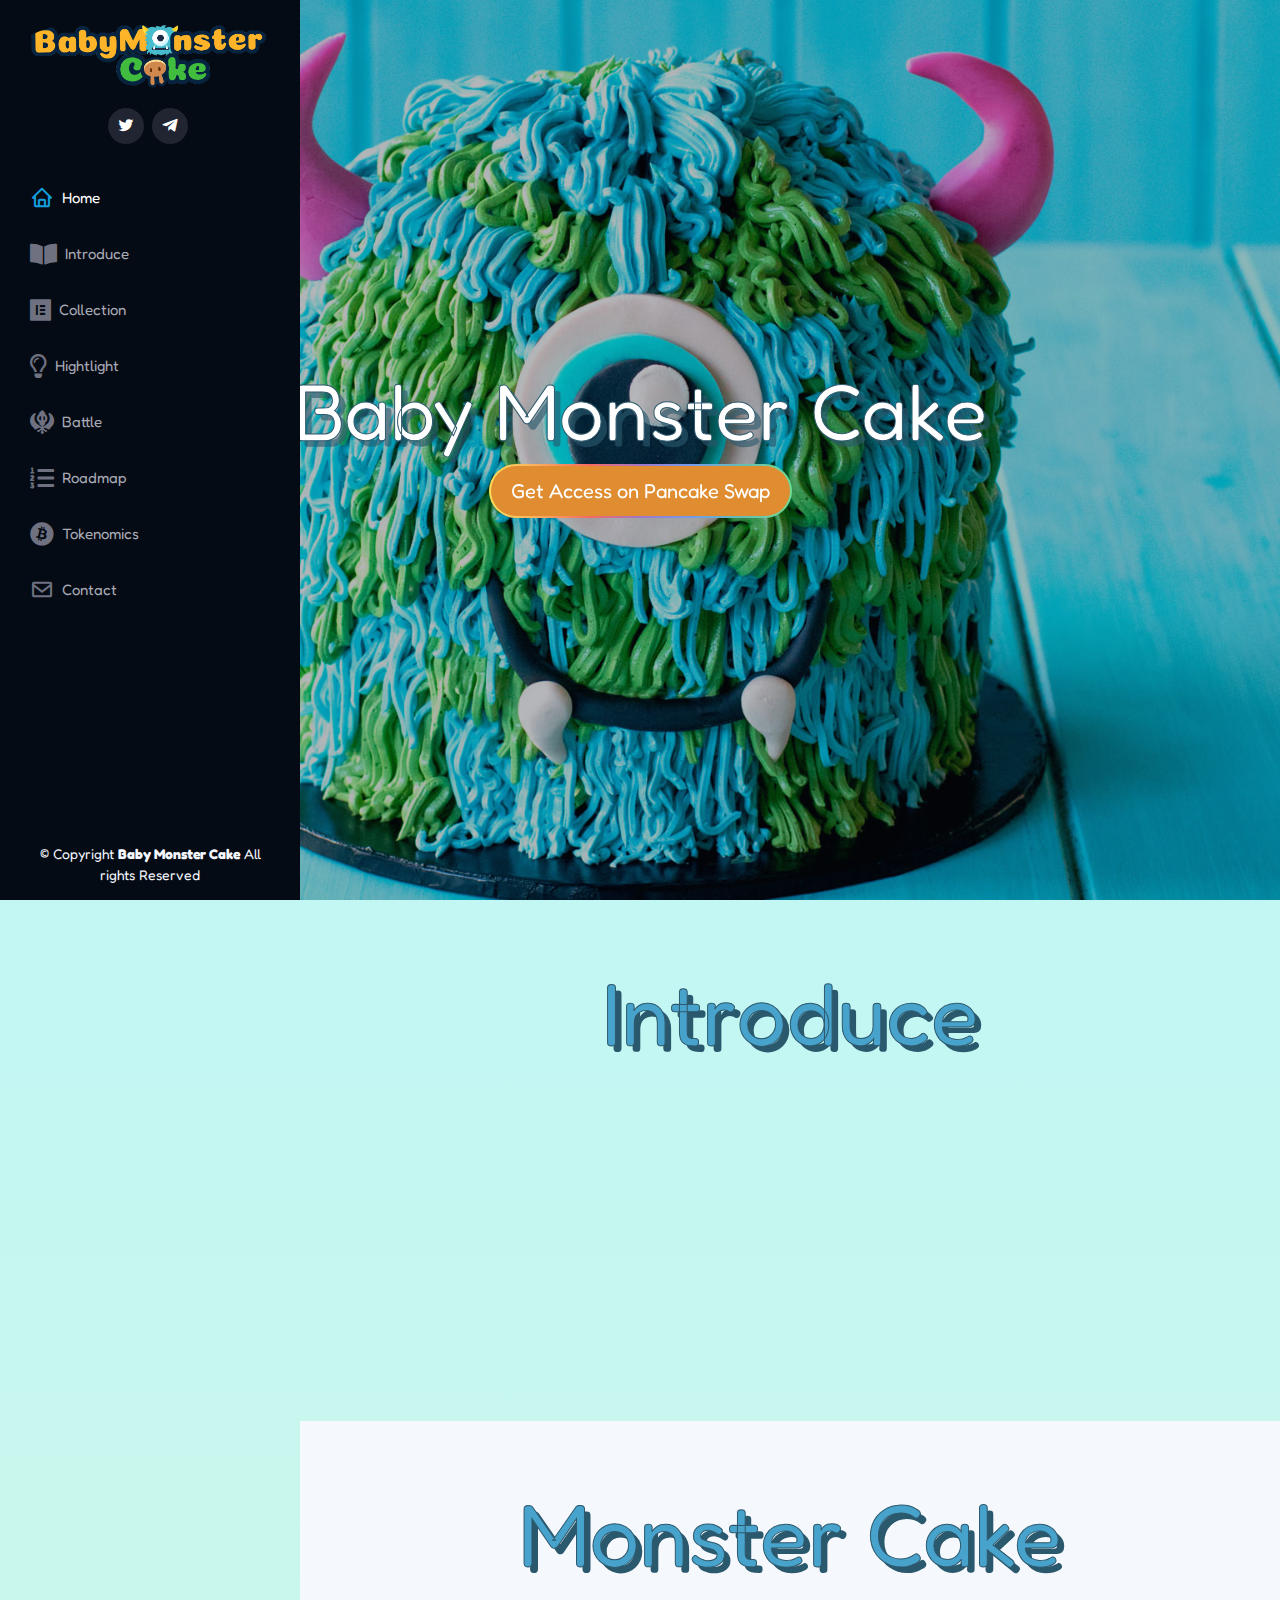
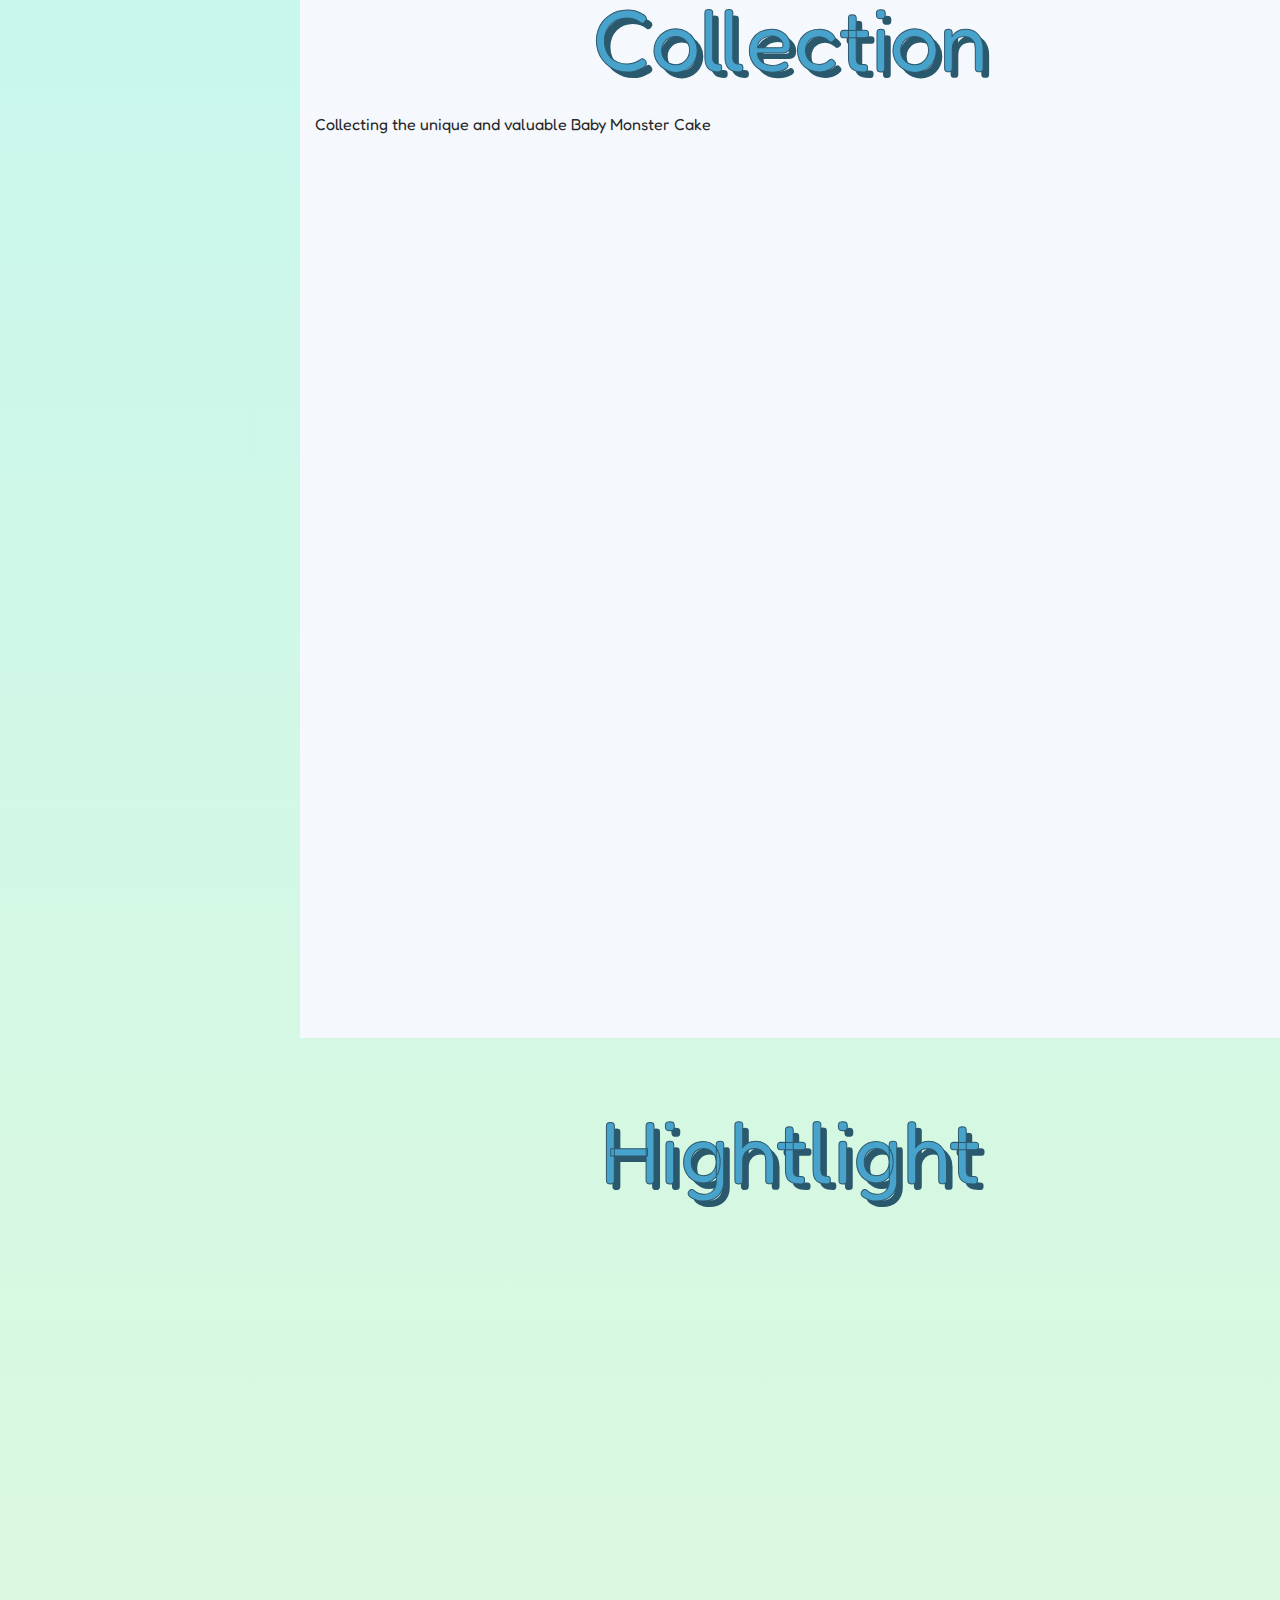
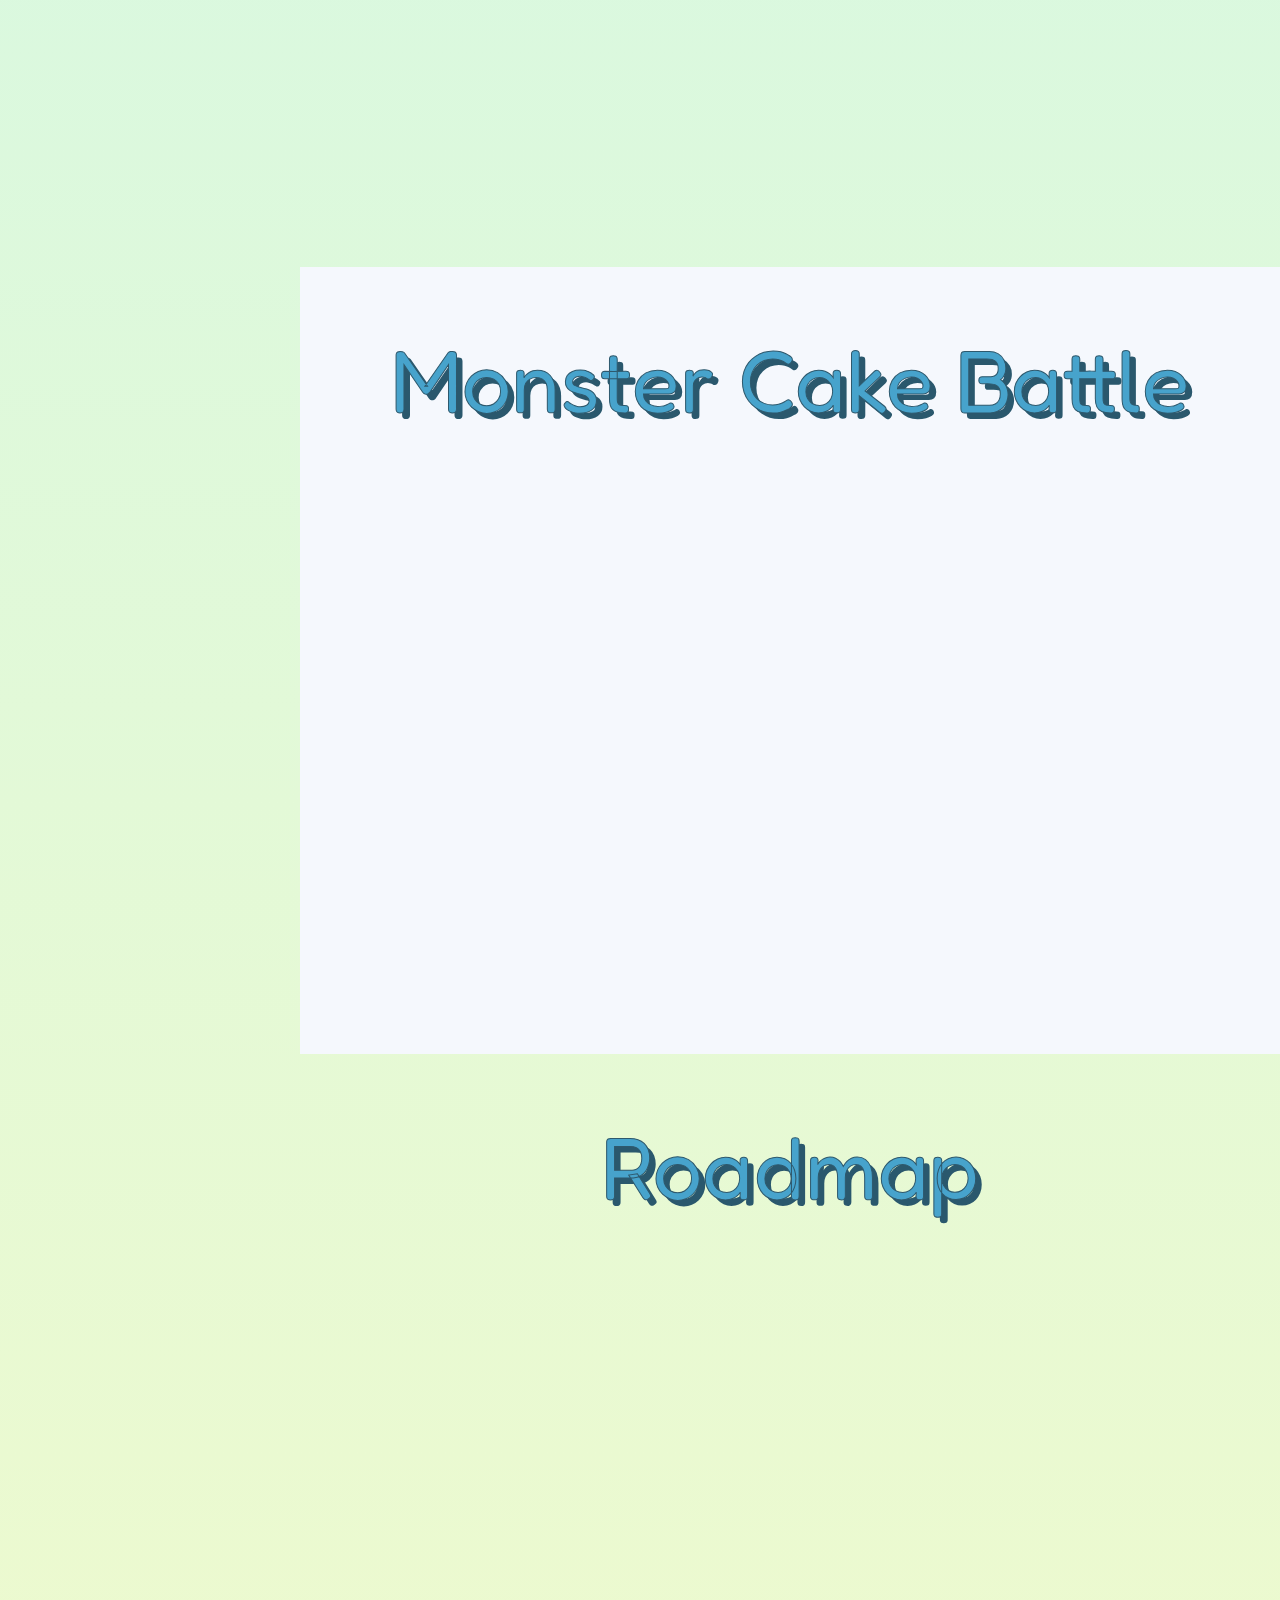
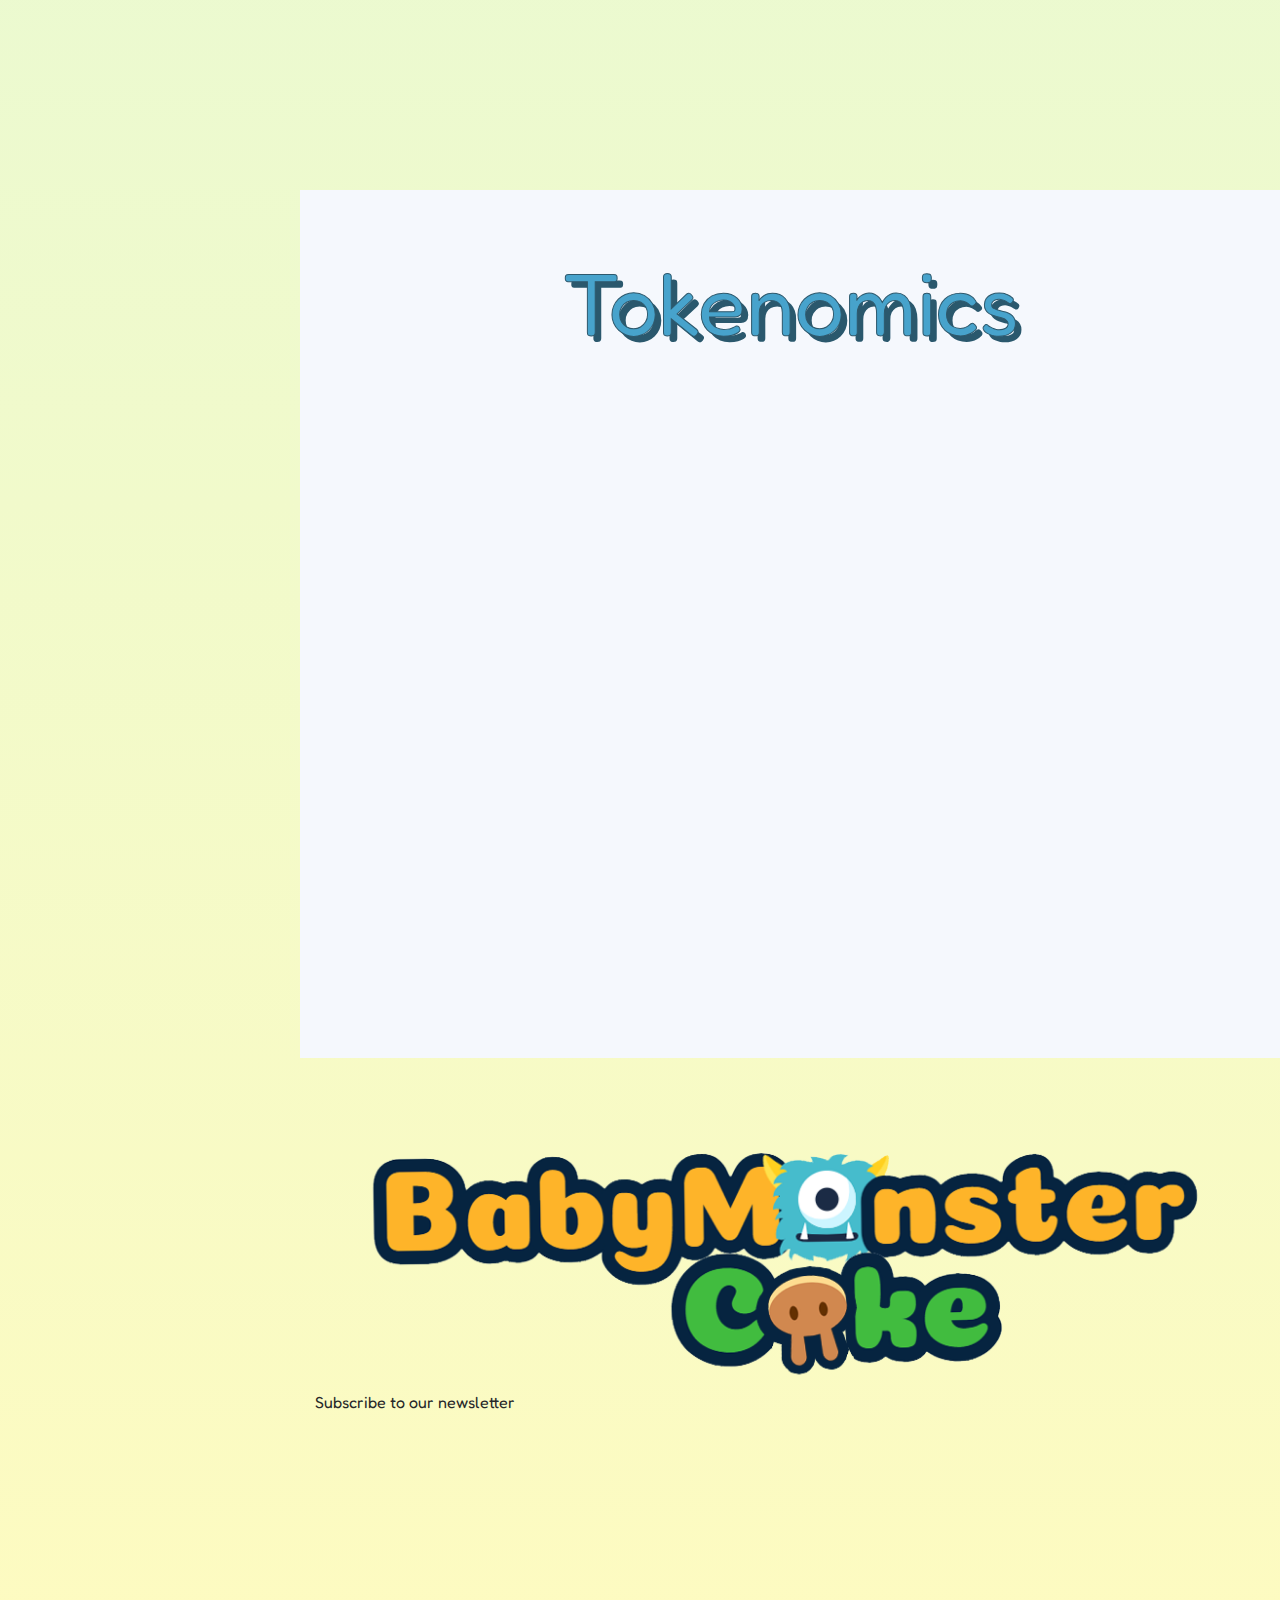
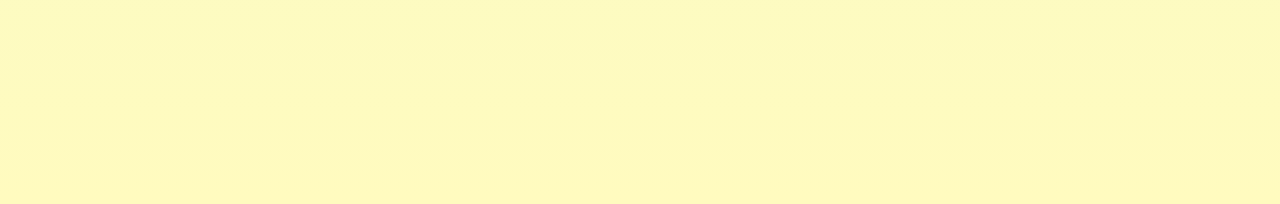
==== commit 8a7ba53e: "test" ====
--- a/index.html
+++ b/index.html
@@ -10,16 +10,16 @@
   <meta content="" name="keywords" />
 
   <!-- Favicons -->
-  <link href="assets/img/favicon.png" rel="icon" />
+  <link href="assets/img/logoBBMonsterCake.png" rel="icon" />
   <link href="assets/img/apple-touch-icon.png" rel="apple-touch-icon" />
 
   <!-- Google Fonts -->
-  <!-- <link
-    href="https://fonts.googleapis.com/css?family=Open+Sans:300,300i,400,400i,600,600i,700,700i|Raleway:300,300i,400,400i,500,500i,600,600i,700,700i|Poppins:300,300i,400,400i,500,500i,600,600i,700,700i"
-    rel="stylesheet" /> -->
-  <style>
+  <link rel="preconnect" href="https://fonts.googleapis.com">
+  <link rel="preconnect" href="https://fonts.gstatic.com" crossorigin>
+  <link href="https://fonts.googleapis.com/css2?family=Fredoka+One&display=swap" rel="stylesheet">
+  <!-- <style>
     @import url('https://fonts.googleapis.com/css2?family=Nunito:ital@0;1&display=swap');
-  </style>
+  </style> -->
   <!-- font icon -->
   <link rel="stylesheet" href="https://cdnjs.cloudflare.com/ajax/libs/font-awesome/5.15.4/css/all.min.css">
 
@@ -95,7 +95,7 @@
   <!-- ======= Hero Section ======= -->
   <section id="hero" class="d-flex flex-column justify-content-center align-items-center">
     <div class="hero-container" data-aos="fade-in">
-      <h1>Baby Monster Cake</h1>
+      <h1 class="myStroke myTitleBanner myShadow">Baby Monster Cake</h1>
       <a href="https://pancakeswap.finance/swap" target="_blank">
         <button class="btn3">
           <span>Get Access on Pancake
@@ -111,22 +111,15 @@
     <section id="about" class="about">
       <div class="container">
         <div class="section-title">
-          <h2>Introduce</h2>
-          <!-- <p>
-              Magnam dolores commodi suscipit. Necessitatibus eius consequatur
-              ex aliquid fuga eum quidem. Sit sint consectetur velit. Quisquam
-              quos quisquam cupiditate. Et nemo qui impedit suscipit alias ea.
-              Quia fugiat sit in iste officiis commodi quidem hic quas.
-            </p> -->
-        </div>
-
+          <h2 class="myTitle">Introduce</h2>
+        </div>
         <div class="row">
           <div class="col-lg-4" data-aos="fade-right">
             <img src="assets/img/il_fullxfull.1025935232_ixv2.jpg" class="img-fluid" alt="" />
           </div>
           <div class="col-lg-8 pt-4 pt-lg-0 content" data-aos="fade-left">
             <h3>What is Baby Monster Cake?</h3>
-            <p class="font-italic">
+            <p class="myP">
               Baby Monster Cake is inspired by Monster Story and Monster Cake Birthday, our mission is to bring a
               completely new experience to
               players by combining the Gamification and Blockchain with Monster Digital.
@@ -134,57 +127,6 @@
               success in Monster Valley: Wings of Ruin is finding new 'Monsties' for your party, developing their
               abilities and ensuring you have the tools to succeed throughout the story.
             </p>
-            <!-- <div class="row">
-              <div class="col-lg-6">
-                <ul>
-                  <li>
-                    <i class="icofont-rounded-right"></i>
-                    <strong>Birthday:</strong> 1 May 1995
-                  </li>
-                  <li>
-                    <i class="icofont-rounded-right"></i>
-                    <strong>Website:</strong> www.example.com
-                  </li>
-                  <li>
-                    <i class="icofont-rounded-right"></i>
-                    <strong>Phone:</strong> +123 456 7890
-                  </li>
-                  <li>
-                    <i class="icofont-rounded-right"></i>
-                    <strong>City:</strong> City : New York, USA
-                  </li>
-                </ul>
-              </div>
-              <div class="col-lg-6">
-                <ul>
-                  <li>
-                    <i class="icofont-rounded-right"></i>
-                    <strong>Age:</strong> 30
-                  </li>
-                  <li>
-                    <i class="icofont-rounded-right"></i>
-                    <strong>Degree:</strong> Master
-                  </li>
-                  <li>
-                    <i class="icofont-rounded-right"></i>
-                    <strong>PhEmailone:</strong> email@example.com
-                  </li>
-                  <li>
-                    <i class="icofont-rounded-right"></i>
-                    <strong>Freelance:</strong> Available
-                  </li>
-                </ul>
-              </div>
-            </div>
-            <p>
-              Officiis eligendi itaque labore et dolorum mollitia officiis
-              optio vero. Quisquam sunt adipisci omnis et ut. Nulla
-              accusantium dolor incidunt officia tempore. Et eius omnis.
-              Cupiditate ut dicta maxime officiis quidem quia. Sed et
-              consectetur qui quia repellendus itaque neque. Aliquid amet
-              quidem ut quaerat cupiditate. Ab et eum qui repellendus omnis
-              culpa magni laudantium dolores.
-            </p> -->
           </div>
         </div>
       </div>
@@ -195,7 +137,7 @@
     <section id="portfolio" class="portfolio section-bg">
       <div class="container">
         <div class="section-title">
-          <h2>Monster Cake Collection</h2>
+          <h2 class="myTitle">Monster Cake Collection</h2>
           <p>
             Collecting the unique and valuable Baby Monster Cake
           </p>
@@ -252,7 +194,7 @@
     <section id="facts" class="facts">
       <div class="container">
         <div class="section-title">
-          <h2>Hightlight</h2>
+          <h2 class="myTitle">Hightlight</h2>
           <!-- <p>
             Magnam dolores commodi suscipit. Necessitatibus eius consequatur
             ex aliquid fuga eum quidem. Sit sint consectetur velit. Quisquam
@@ -264,7 +206,7 @@
         <div class="row no-gutters">
           <div class="col-lg-4 col-md-6 d-md-flex align-items-md-stretch" data-aos="fade-up">
             <div class="count-box">
-              <i class="icofont-simple-smile"></i>
+              <i class="fas fa-gamepad"></i>
               <!-- <span data-toggle="counter-up">15%</span> -->
               <span>Free To Play</span>
               <p>All players can experience a completely free version of the game. A farm game that is entertaining and
@@ -274,7 +216,7 @@
 
           <div class="col-lg-4 col-md-6 d-md-flex align-items-md-stretch" data-aos="fade-up" data-aos-delay="100">
             <div class="count-box">
-              <i class="icofont-document-folder"></i>
+              <i class="fab fa-bitcoin"></i>
               <!-- <span data-toggle="counter-up">521</span> -->
               <span>Play To Earn</span>
               <p>Game is used Blockchain for all items, seeds, pets in the game. Players need to top up to start and
@@ -287,20 +229,12 @@
 
           <div class="col-lg-4 col-md-6 d-md-flex align-items-md-stretch" data-aos="fade-up" data-aos-delay="200">
             <div class="count-box">
-              <i class="icofont-live-support"></i>
+              <i class="fas fa-coins"></i>
               <!-- <span data-toggle="counter-up">1,463</span> -->
               <span>Hold To Earn</span>
               <p>You can lock tokens into VeroFarm partner platform's decentralized protocols to earn rewards.</p>
             </div>
           </div>
-
-          <!-- <div class="col-lg-3 col-md-6 d-md-flex align-items-md-stretch" data-aos="fade-up" data-aos-delay="300">
-            <div class="count-box">
-              <i class="icofont-users-alt-5"></i>
-              <span data-toggle="counter-up">15</span>
-              <p><strong>Hard Workers</strong> rerum asperiores dolor</p>
-            </div>
-          </div> -->
         </div>
       </div>
     </section>
@@ -310,26 +244,22 @@
     <section id="testimonials" class="testimonials section-bg">
       <div class="container">
         <div class="section-title">
-          <h2>Monster Cake: Battle</h2>
-          <!-- <p>
-            Magnam dolores commodi suscipit. Necessitatibus eius consequatur
-            ex aliquid fuga eum quidem. Sit sint consectetur velit. Quisquam
-            quos quisquam cupiditate. Et nemo qui impedit suscipit alias ea.
-            Quia fugiat sit in iste officiis commodi quidem hic quas.
-          </p> -->
+          <h2 class="myTitle">Monster Cake Battle</h2>
         </div>
 
         <div class="testimonial-item " data-aos="fade-up">
           <p>
             <i class="bx bxs-quote-alt-left quote-icon-left"></i>
-            The Baby Monster Cake are tasked with fighting the <strong>Monsters</strong> every day. The player first
+            The Baby Monster Cake are tasked with fighting the <strong class="text-danger">Monsters</strong> every day.
+            The player first
             selects the creatures
             to use in battle and equips them with weapons by purchasing these items available in the MarketPlace. The
             player will pay a little BNB gas price to engage in combat with a chosen enemy.
-            <strong>🗡</strong> The stronger the enemy, the greater the reward. However, players need to attend to the
+            <strong class="text-danger">🗡</strong> The stronger the enemy, the greater the reward. However, players
+            need to attend to the
             calculated win
             rate for each Monster. Choosing the opponents wisely will bring many victories and rewards to the players.
-            They can then upgrade their <strong>MONSTERX</strong> to defeat stronger enemies.
+            They can then upgrade their <strong class="text-danger">MONSTERX</strong> to defeat stronger enemies.
             The game then rolls for battle results and records them on the blockchain. If the fight ends in the player's
             favor, the player receives MONSTER Token and character experience. If the outcome is a loss, the player will
             still receive a few EXP but no reward token. 💸 💸 💸
@@ -412,7 +342,7 @@
     <section id="resume" class="resume">
       <div class="container">
         <div class="section-title">
-          <h2>Roadmap</h2>
+          <h2 class="myTitle">Roadmap</h2>
         </div>
 
         <div class="row">
@@ -606,63 +536,55 @@
     <section id="services" class="services section-bg">
       <div class="container">
         <div class="section-title">
-          <h2>Tokenomics</h2>
-          <p>
-            Magnam dolores commodi suscipit. Necessitatibus eius consequatur
-            ex aliquid fuga eum quidem. Sit sint consectetur velit. Quisquam
-            quos quisquam cupiditate. Et nemo qui impedit suscipit alias ea.
-            Quia fugiat sit in iste officiis commodi quidem hic quas.
-          </p>
+          <h2 class="myTitle">Tokenomics</h2>
         </div>
 
         <div class="row">
-          <div class="col-lg-4 col-md-6 icon-box" data-aos="fade-up">
-            <div class="icon"><i class="icofont-computer"></i></div>
-            <h4 class="title"><a href="">Lorem Ipsum</a></h4>
-            <p class="description">
-              Voluptatum deleniti atque corrupti quos dolores et quas
-              molestias excepturi sint occaecati cupiditate non provident
-            </p>
-          </div>
-          <div class="col-lg-4 col-md-6 icon-box" data-aos="fade-up" data-aos-delay="100">
-            <div class="icon"><i class="icofont-chart-bar-graph"></i></div>
-            <h4 class="title"><a href="">Dolor Sitema</a></h4>
-            <p class="description">
-              Minim veniam, quis nostrud exercitation ullamco laboris nisi ut
-              aliquip ex ea commodo consequat tarad limino ata
-            </p>
-          </div>
-          <div class="col-lg-4 col-md-6 icon-box" data-aos="fade-up" data-aos-delay="200">
-            <div class="icon"><i class="icofont-earth"></i></div>
-            <h4 class="title"><a href="">Sed ut perspiciatis</a></h4>
-            <p class="description">
-              Duis aute irure dolor in reprehenderit in voluptate velit esse
-              cillum dolore eu fugiat nulla pariatur
-            </p>
-          </div>
-          <div class="col-lg-4 col-md-6 icon-box" data-aos="fade-up" data-aos-delay="300">
-            <div class="icon"><i class="icofont-image"></i></div>
-            <h4 class="title"><a href="">Magni Dolores</a></h4>
-            <p class="description">
-              Excepteur sint occaecat cupidatat non proident, sunt in culpa
-              qui officia deserunt mollit anim id est laborum
-            </p>
-          </div>
-          <div class="col-lg-4 col-md-6 icon-box" data-aos="fade-up" data-aos-delay="400">
-            <div class="icon"><i class="icofont-settings"></i></div>
-            <h4 class="title"><a href="">Nemo Enim</a></h4>
-            <p class="description">
-              At vero eos et accusamus et iusto odio dignissimos ducimus qui
-              blanditiis praesentium voluptatum deleniti atque
-            </p>
-          </div>
-          <div class="col-lg-4 col-md-6 icon-box" data-aos="fade-up" data-aos-delay="500">
-            <div class="icon"><i class="icofont-tasks-alt"></i></div>
-            <h4 class="title"><a href="">Eiusmod Tempor</a></h4>
-            <p class="description">
-              Et harum quidem rerum facilis est et expedita distinctio. Nam
-              libero tempore, cum soluta nobis est eligendi
-            </p>
+          <div class="col-lg-6 col-md-6 icon-box" data-aos="fade-up">
+            <div class="icon"><i class="fas fa-project-diagram"></i></div>
+            <h4 class="title">Project</h4>
+            <div class="myP pl-5">
+              <ul>
+                <li class="py-2">Name project: BabyMonsterCake</li>
+                <li class="py-2">Ticket: $Monstercake</li>
+                <li class="py-2">Initial marketcap: 20bnb </li>
+              </ul>
+            </div>
+          </div>
+          <div class="col-lg-6 col-md-6 icon-box" data-aos="fade-up" data-aos-delay="100">
+            <div class="icon"><i class="fas fa-coins"></i></div>
+            <h4 class="title">$TMC Token</h4>
+            <div class="myP pl-5">
+              <ul>
+                <li class="py-2">Total supply: 1000.000.000.000</li>
+                <li class="py-2">70% Fairlaunch</li>
+                <li class="py-2">10% liquidity</li>
+                <li class="py-2">5% for marketing</li>
+                <li class="py-2">15% Farming and Play to Earn </li>
+              </ul>
+            </div>
+          </div>
+          <div class="col-lg-6 col-md-6 icon-box" data-aos="fade-up" data-aos-delay="300">
+            <div class="icon"><i class="fas fa-exclamation-circle"></i></div>
+            <h4 class="title">Sell Tax: 15%</h4>
+            <div class="myP pl-5">
+              <ul>
+                <li class="py-2">5% use for $cake reward</li>
+                <li class="py-2">5% use for $monster reward</li>
+                <li class="py-2">2% use for marketing</li>
+                <li class="py-2">2% add liquidity</li>
+                <li class="py-2">1% BuyBack&Burn mechanism</li>
+              </ul>
+            </div>
+          </div>
+          <div class="col-lg-6 col-md-6 icon-box" data-aos="fade-up" data-aos-delay="200">
+            <div class="icon"><i class="fas fa-exclamation-triangle"></i></div>
+            <h4 class="title">Buy Tax</h4>
+            <div class="myP pl-5">
+              <ul>
+                <li class="py-2 text-danger">Buy tax = 0%</li>
+              </ul>
+            </div>
           </div>
         </div>
       </div>
@@ -680,67 +602,38 @@
         <div class="row" data-aos="fade-in">
           <div class="col-lg-5 d-flex align-items-stretch">
             <div class="info">
-              <div class="address">
-                <i class="icofont-google-map"></i>
-                <h4>Location:</h4>
-                <p>A108 Adam Street, New York, NY 535022</p>
-              </div>
-
-              <div class="email">
-                <i class="icofont-envelope"></i>
-                <h4>Email:</h4>
-                <p>info@example.com</p>
-              </div>
-
-              <div class="phone">
-                <i class="icofont-phone"></i>
-                <h4>Call:</h4>
-                <p>+1 5589 55488 55s</p>
-              </div>
-
-              <iframe
+              <a href="#">
+                <div class="email">
+                  <i class="bx bxl-twitter"></i>
+                  <h4>Twitter:</h4>
+                  <p>info@example.com</p>
+                </div>
+              </a>
+              <a href="#">
+                <div class="phone">
+                  <i class="bx bxl-telegram"></i>
+                  <h4>Telegram:</h4>
+                  <p>+1 5589 55488 55s</p>
+                </div>
+              </a>
+
+
+              <!-- <iframe
                 src="https://www.google.com/maps/embed?pb=!1m14!1m8!1m3!1d12097.433213460943!2d-74.0062269!3d40.7101282!3m2!1i1024!2i768!4f13.1!3m3!1m2!1s0x0%3A0xb89d1fe6bc499443!2sDowntown+Conference+Center!5e0!3m2!1smk!2sbg!4v1539943755621"
-                frameborder="0" style="border: 0; width: 100%; height: 290px" allowfullscreen></iframe>
+                frameborder="0" style="border: 0; width: 100%; height: 290px" allowfullscreen></iframe> -->
             </div>
           </div>
 
           <div class="col-lg-7 mt-5 mt-lg-0 d-flex align-items-stretch">
             <form action="forms/contact.php" method="post" role="form" class="php-email-form">
               <div class="form-row">
-                <div class="form-group col-md-6">
-                  <label for="name">Your Name</label>
-                  <input type="text" name="name" class="form-control" id="name" data-rule="minlen:4"
-                    data-msg="Please enter at least 4 chars" />
-                  <div class="validate"></div>
-                </div>
-                <div class="form-group col-md-6">
-                  <label for="name">Your Email</label>
-                  <input type="email" class="form-control" name="email" id="email" data-rule="email"
-                    data-msg="Please enter a valid email" />
-                  <div class="validate"></div>
-                </div>
               </div>
               <div class="form-group">
-                <label for="name">Subject</label>
-                <input type="text" class="form-control" name="subject" id="subject" data-rule="minlen:4"
-                  data-msg="Please enter at least 8 chars of subject" />
+                <label for="name">Your Email</label>
+                <input type="email" class="form-control" name="email" id="email" data-rule="email"
+                  data-msg="Please enter a valid email" placeholder="Coming Soon" disabled />
                 <div class="validate"></div>
-              </div>
-              <div class="form-group">
-                <label for="name">Message</label>
-                <textarea class="form-control" name="message" rows="10" data-rule="required"
-                  data-msg="Please write something for us"></textarea>
-                <div class="validate"></div>
-              </div>
-              <div class="mb-3">
-                <div class="loading">Loading</div>
-                <div class="error-message"></div>
-                <div class="sent-message">
-                  Your message has been sent. Thank you!
-                </div>
-              </div>
-              <div class="text-center">
-                <button type="submit">Send Message</button>
+                <button type="submit" disabled class="mt-2">Send Message</button>
               </div>
             </form>
           </div>
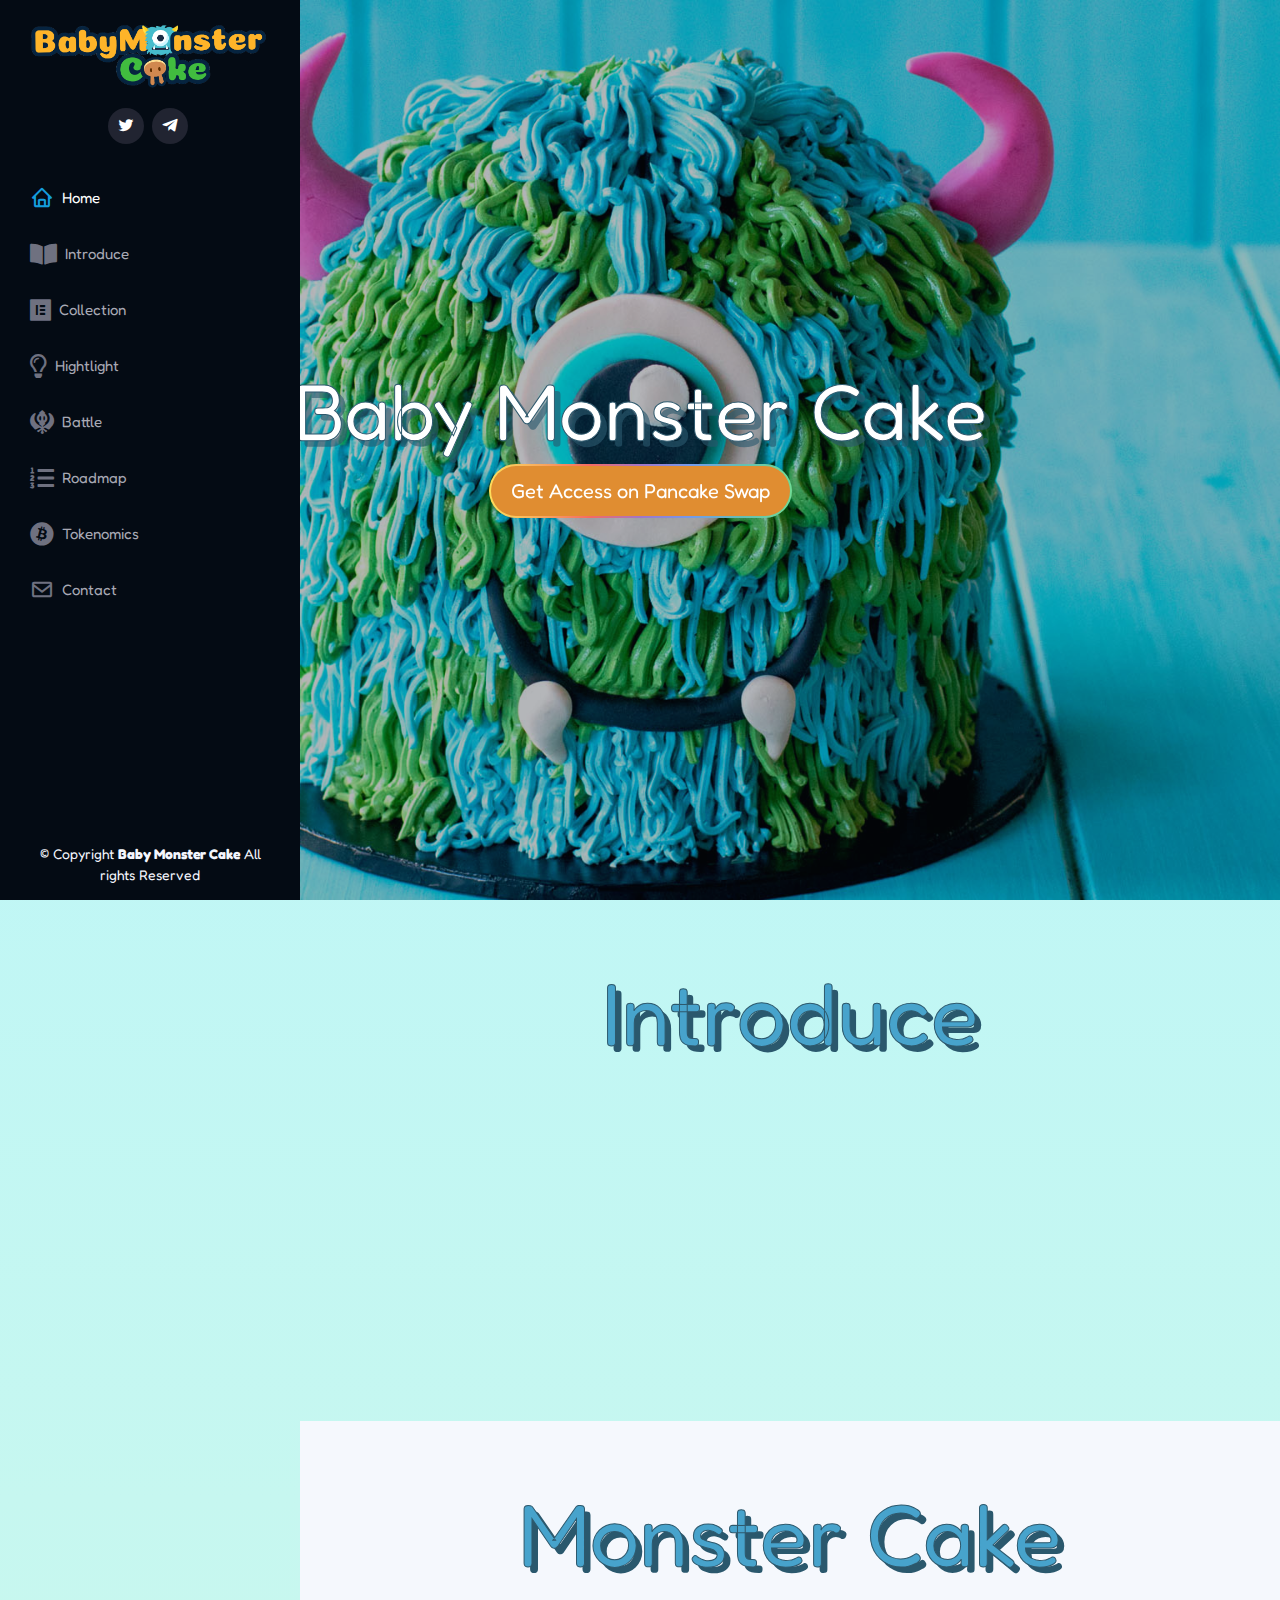
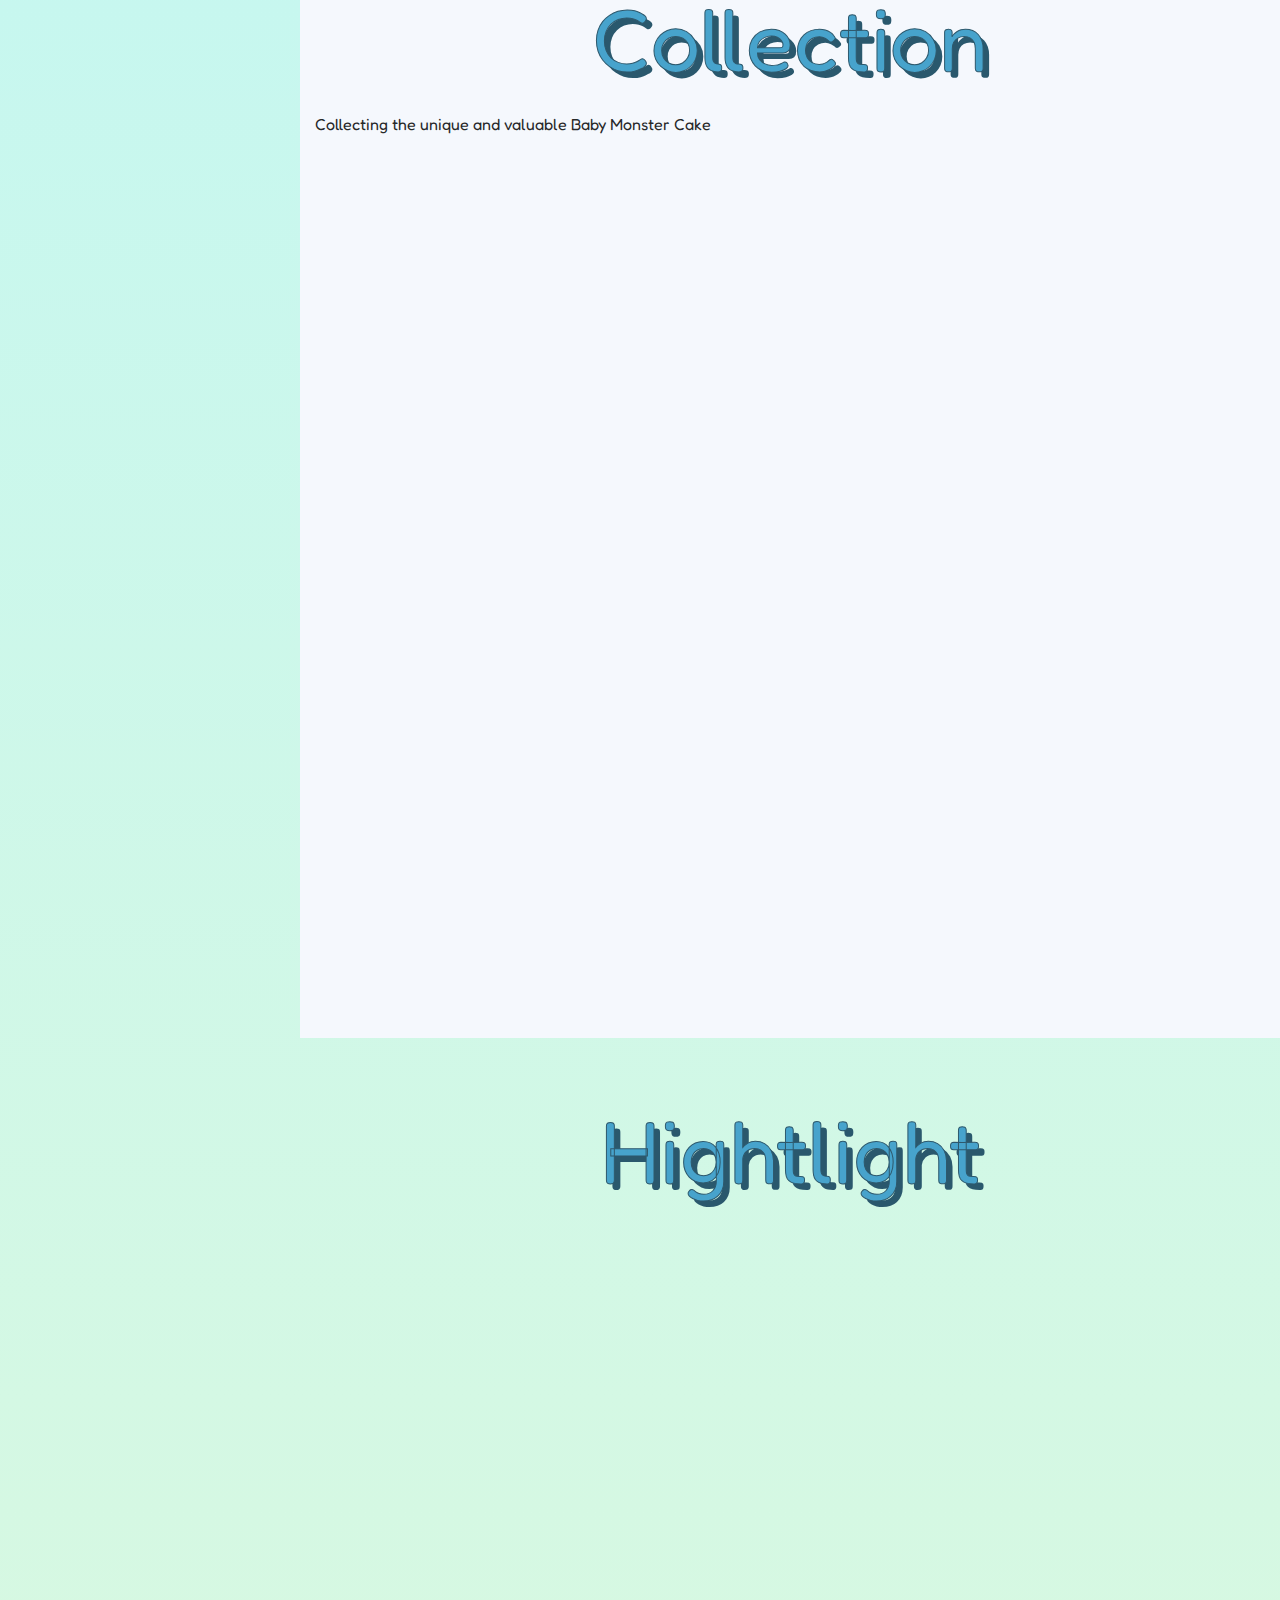
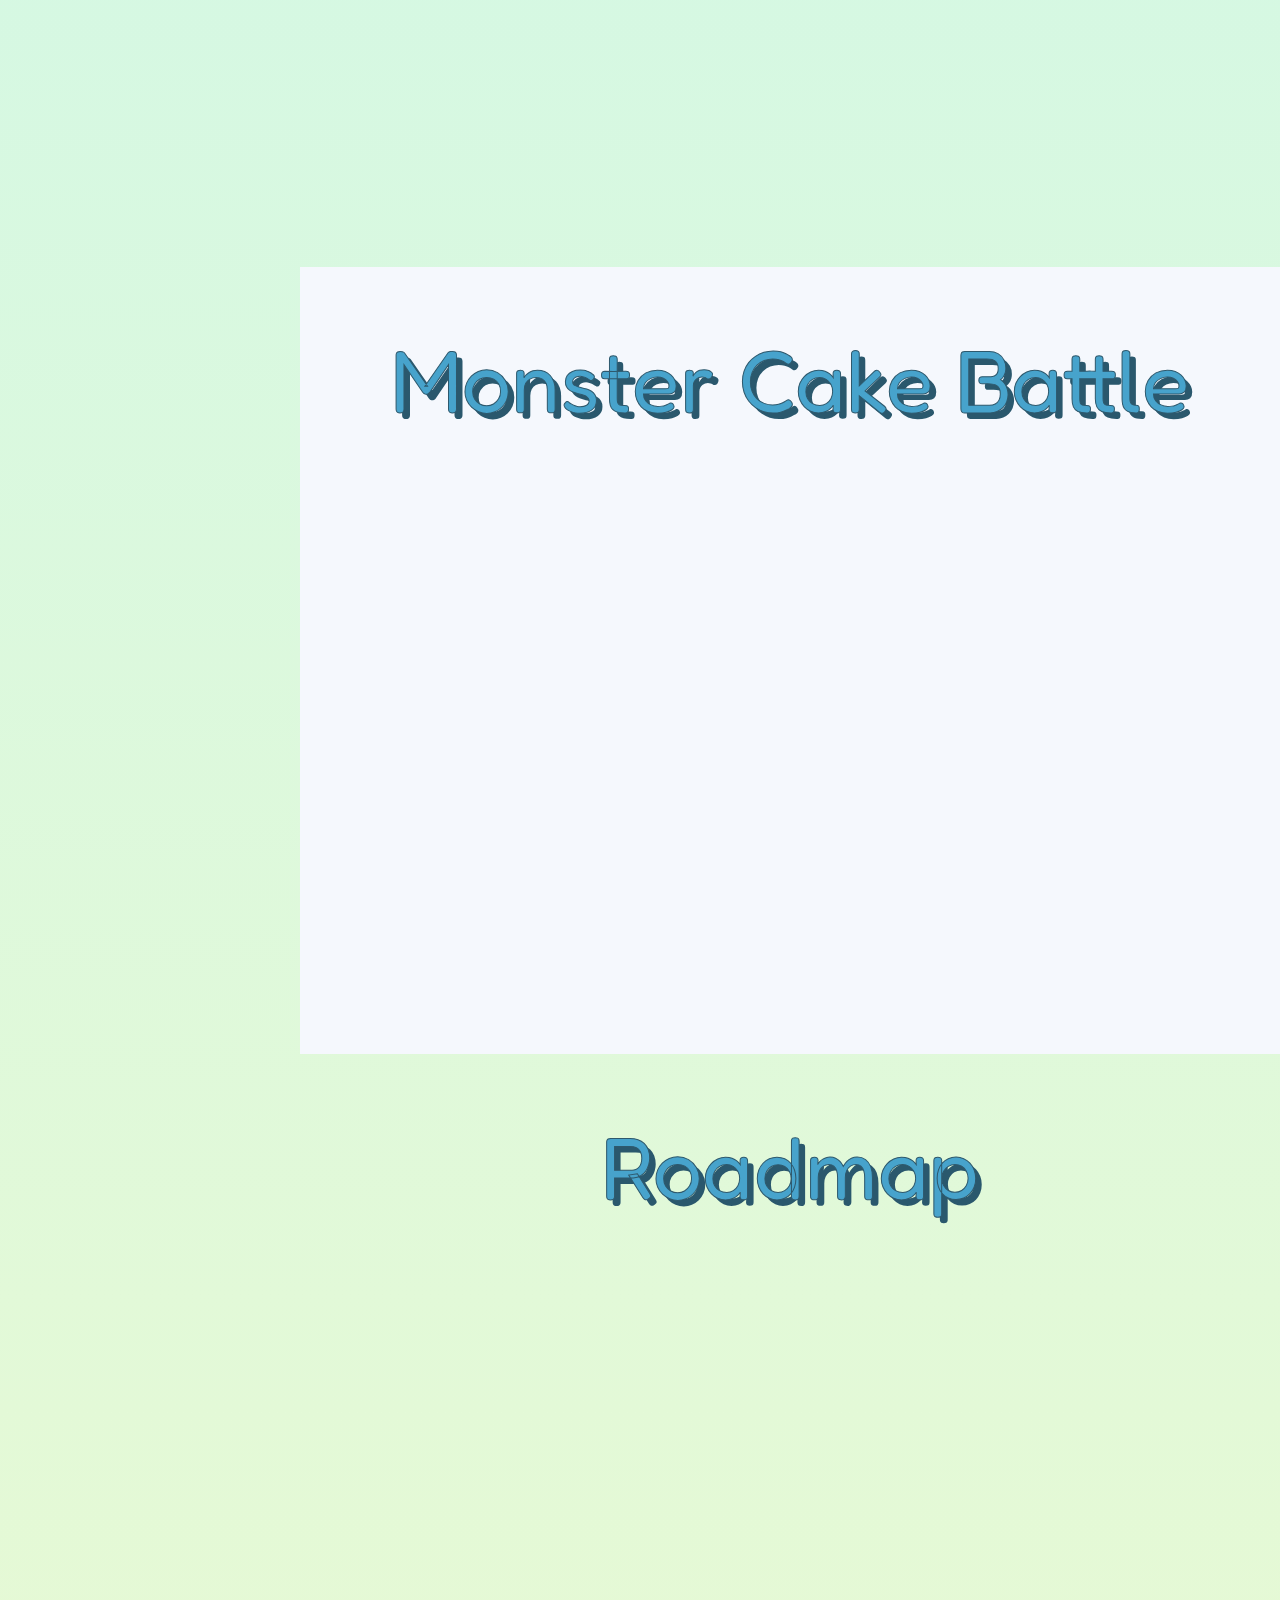
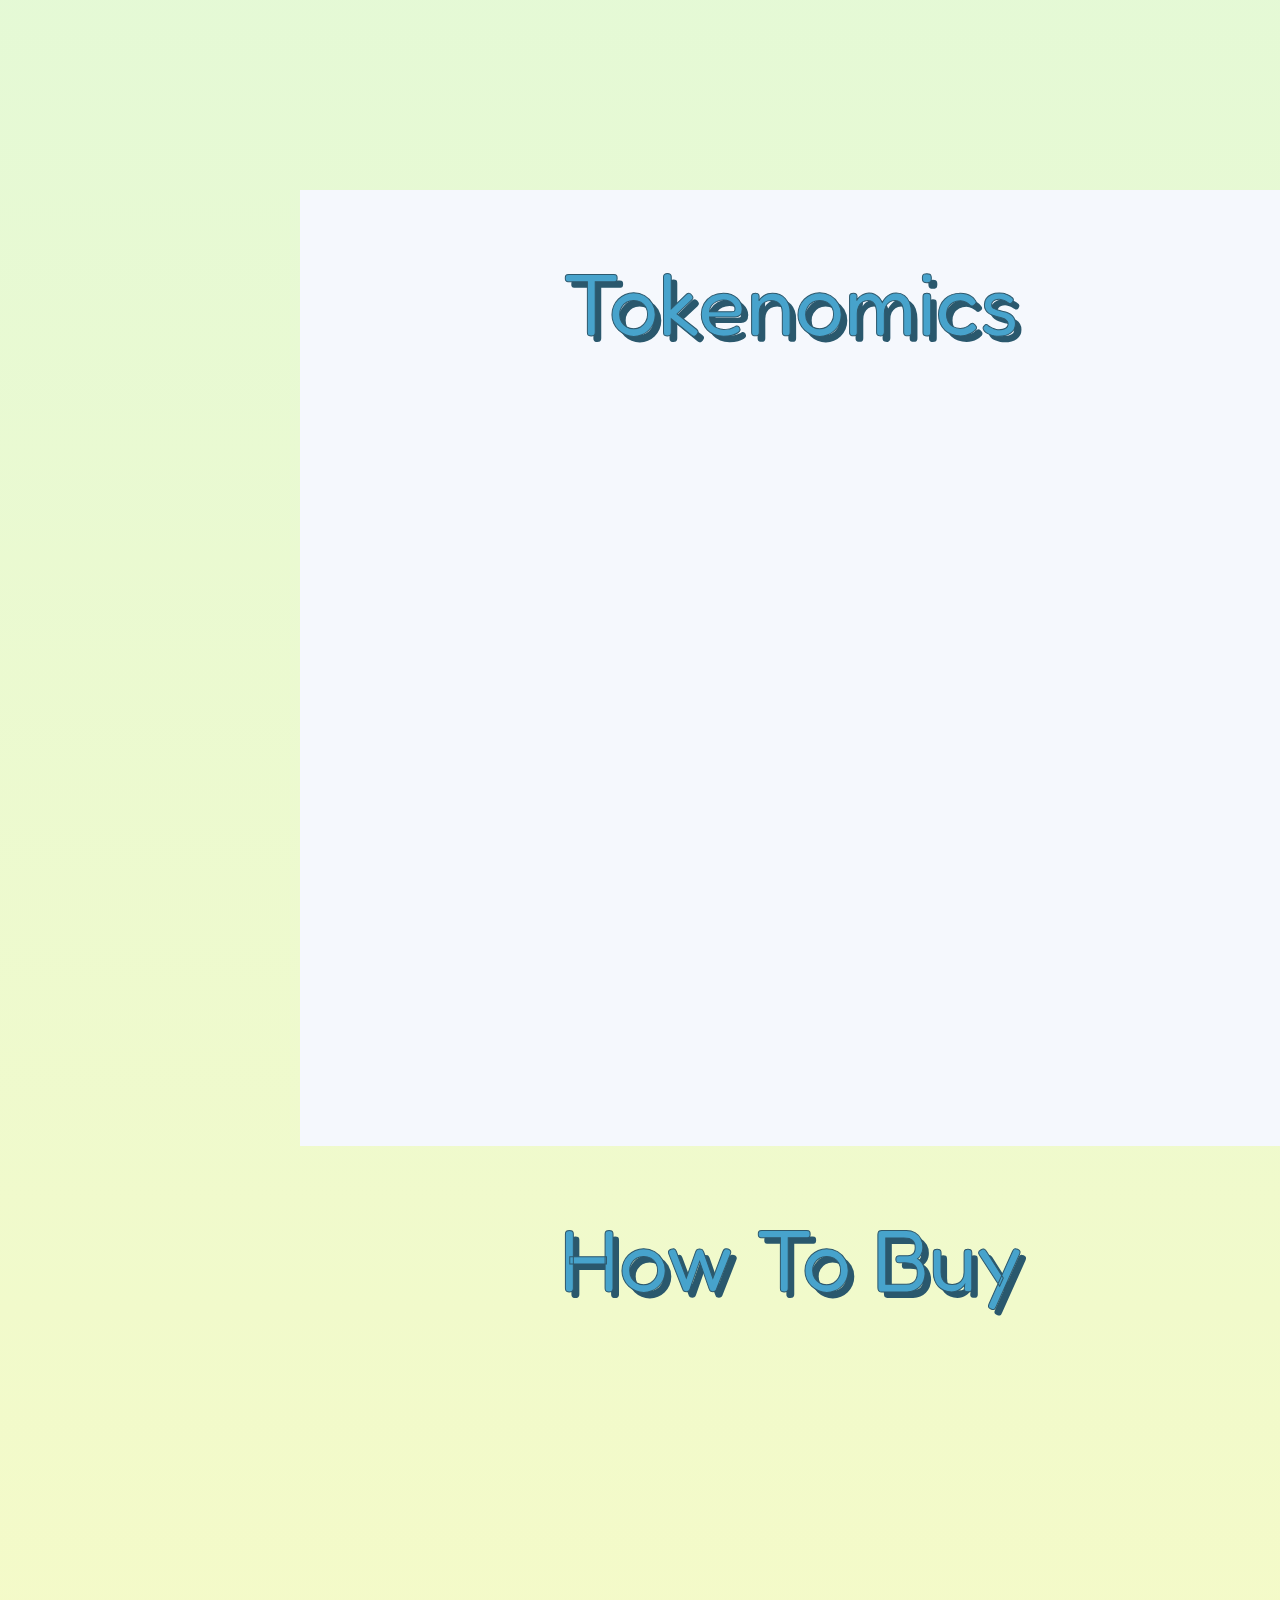
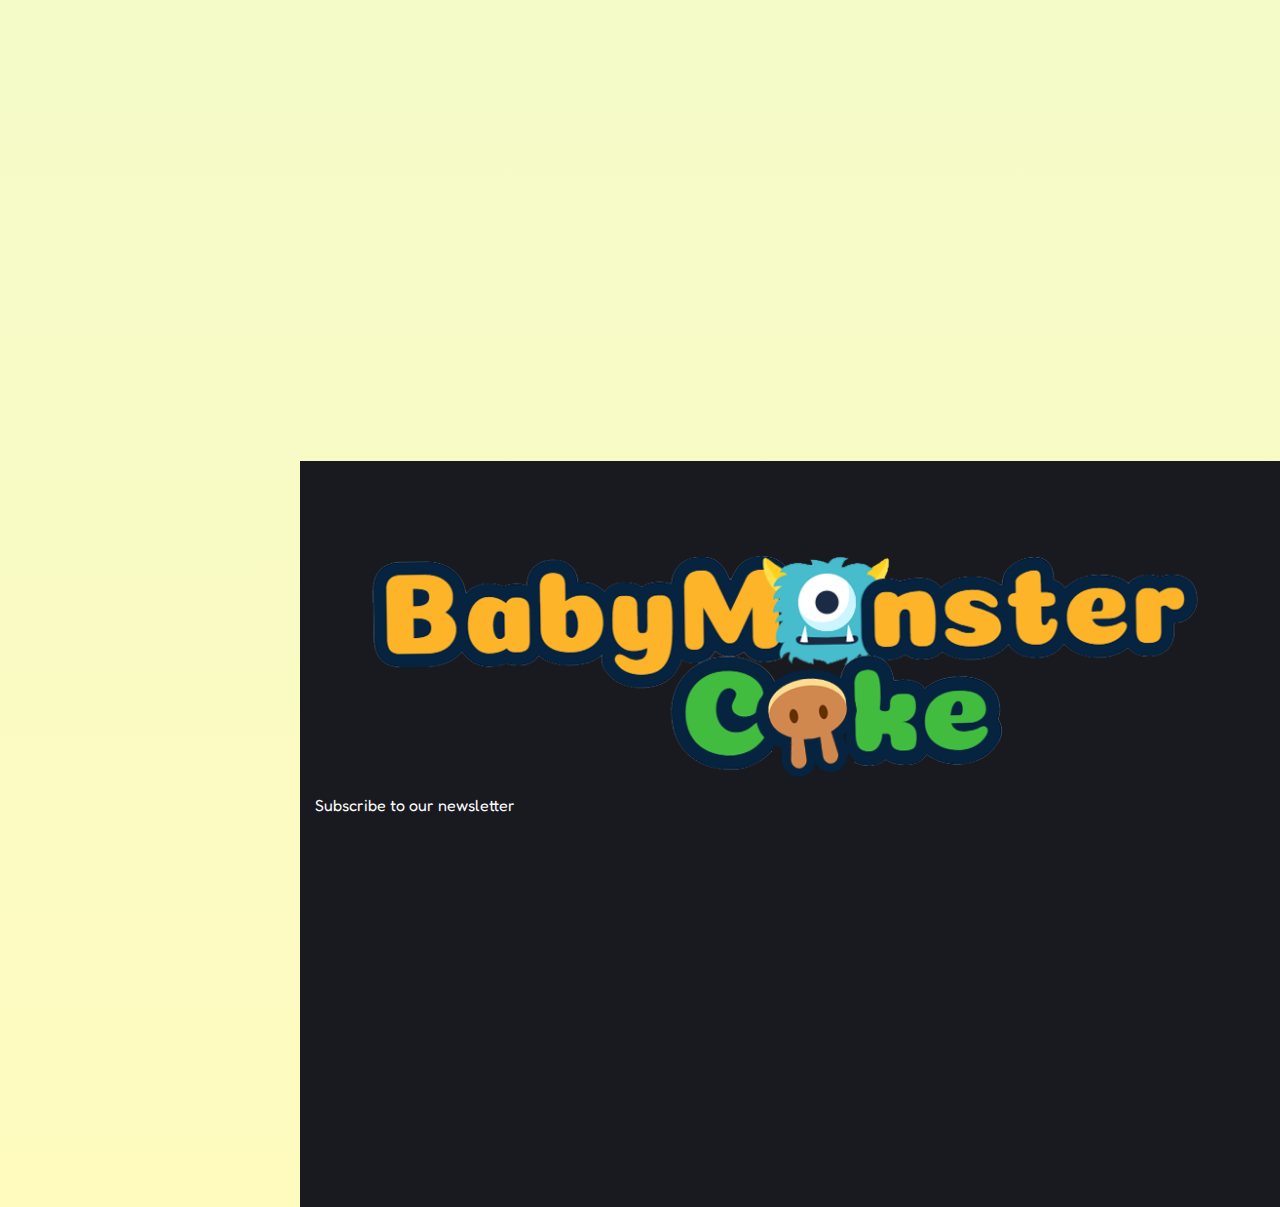
==== commit e4a42a3f: "add how to by" ====
--- a/index.html
+++ b/index.html
@@ -45,7 +45,7 @@
   <header id="header">
     <div class="d-flex flex-column">
       <div class="profile">
-        <img src="assets/img/logoBabyMonsterCake-1.png" alt="" class="img-fluid rounded-circle" />
+        <img src="assets/img/logoBabyMonsterCake-1.png" alt="" class="img-fluid" />
         <!-- <h1 class="text-light"><a href="index.html">Alex Smith</a></h1> -->
         <div class="social-links mt-3 text-center">
           <a href="#" class="twitter"><i class="bx bxl-twitter"></i></a>
@@ -148,9 +148,8 @@
             <div class="portfolio-wrap">
               <img src="assets/img/cardItem.png" class="img-fluid cardImg" alt="" />
               <div class="portfolio-links">
-                <a href="assets/img/cardItem.png" data-gall="portfolioGallery" class="venobox" title="App 1"><i
-                    class="bx bx-plus"></i></a>
-                <a href="portfolio-details.html" title="More Details"><i class="bx bx-link"></i></a>
+                <a href="https://pancakeswap.finance/swap" target="blank" title="More Details"><i
+                    class="bx bx-link"></i></a>
               </div>
               <div class="portfolio-links">
                 <div class="portfolio-text">
@@ -159,30 +158,60 @@
               </div>
             </div>
           </div>
-
-          <div class="col-lg-4 col-md-6 portfolio-item filter-web">
+          <div class="col-lg-4 col-md-6 portfolio-item filter-app">
             <div class="portfolio-wrap">
               <img src="assets/img/cardItem.png" class="img-fluid cardImg" alt="" />
-
-            </div>
-          </div>
-
-          <div class="col-lg-4 col-md-6 portfolio-item filter-web">
+              <div class="portfolio-links">
+                <a href="https://pancakeswap.finance/swap" target="blank" title="More Details"><i
+                    class="bx bx-link"></i></a>
+              </div>
+              <div class="portfolio-links">
+                <div class="portfolio-text">
+                  <p>Coming Soon</p>
+                </div>
+              </div>
+            </div>
+          </div>
+          <div class="col-lg-4 col-md-6 portfolio-item filter-app">
             <div class="portfolio-wrap">
               <img src="assets/img/cardItem.png" class="img-fluid cardImg" alt="" />
-
-            </div>
-          </div>
-          <div class="col-lg-4 col-md-6 portfolio-item filter-web">
+              <div class="portfolio-links">
+                <a href="https://pancakeswap.finance/swap" target="blank" title="More Details"><i
+                    class="bx bx-link"></i></a>
+              </div>
+              <div class="portfolio-links">
+                <div class="portfolio-text">
+                  <p>Coming Soon</p>
+                </div>
+              </div>
+            </div>
+          </div>
+          <div class="col-lg-4 col-md-6 portfolio-item filter-app">
             <div class="portfolio-wrap">
               <img src="assets/img/cardItem.png" class="img-fluid cardImg" alt="" />
-
-            </div>
-          </div>
-          <div class="col-lg-4 col-md-6 portfolio-item filter-web">
+              <div class="portfolio-links">
+                <a href="https://pancakeswap.finance/swap" target="blank" title="More Details"><i
+                    class="bx bx-link"></i></a>
+              </div>
+              <div class="portfolio-links">
+                <div class="portfolio-text">
+                  <p>Coming Soon</p>
+                </div>
+              </div>
+            </div>
+          </div>
+          <div class="col-lg-4 col-md-6 portfolio-item filter-app">
             <div class="portfolio-wrap">
               <img src="assets/img/cardItem.png" class="img-fluid cardImg" alt="" />
-
+              <div class="portfolio-links">
+                <a href="https://pancakeswap.finance/swap" target="blank" title="More Details"><i
+                    class="bx bx-link"></i></a>
+              </div>
+              <div class="portfolio-links">
+                <div class="portfolio-text">
+                  <p>Coming Soon</p>
+                </div>
+              </div>
             </div>
           </div>
         </div>
@@ -271,73 +300,6 @@
     </section>
     <!-- End Battle Section -->
 
-    <!-- ======= Skills Section ======= -->
-    <!-- <section id="skills" class="skills section-bg">
-      <div class="container">
-        <div class="section-title">
-          <h2>Monster Cake Collection</h2>
-          <p>
-            Collecting the unique and valuable Baby Monster Cake
-          </p>
-        </div>
-
-        <div class="row skills-content">
-          <div class="col-lg-6" data-aos="fade-up">
-            <div class="progress">
-              <span class="skill">HTML <i class="val">100%</i></span>
-              <div class="progress-bar-wrap">
-                <div class="progress-bar" role="progressbar" aria-valuenow="100" aria-valuemin="0" aria-valuemax="100">
-                </div>
-              </div>
-            </div>
-
-            <div class="progress">
-              <span class="skill">CSS <i class="val">90%</i></span>
-              <div class="progress-bar-wrap">
-                <div class="progress-bar" role="progressbar" aria-valuenow="90" aria-valuemin="0" aria-valuemax="100">
-                </div>
-              </div>
-            </div>
-
-            <div class="progress">
-              <span class="skill">JavaScript <i class="val">75%</i></span>
-              <div class="progress-bar-wrap">
-                <div class="progress-bar" role="progressbar" aria-valuenow="75" aria-valuemin="0" aria-valuemax="100">
-                </div>
-              </div>
-            </div>
-          </div>
-
-          <div class="col-lg-6" data-aos="fade-up" data-aos-delay="100">
-            <div class="progress">
-              <span class="skill">PHP <i class="val">80%</i></span>
-              <div class="progress-bar-wrap">
-                <div class="progress-bar" role="progressbar" aria-valuenow="80" aria-valuemin="0" aria-valuemax="100">
-                </div>
-              </div>
-            </div>
-
-            <div class="progress">
-              <span class="skill">WordPress/CMS <i class="val">90%</i></span>
-              <div class="progress-bar-wrap">
-                <div class="progress-bar" role="progressbar" aria-valuenow="90" aria-valuemin="0" aria-valuemax="100">
-                </div>
-              </div>
-            </div>
-
-            <div class="progress">
-              <span class="skill">Photoshop <i class="val">55%</i></span>
-              <div class="progress-bar-wrap">
-                <div class="progress-bar" role="progressbar" aria-valuenow="55" aria-valuemin="0" aria-valuemax="100">
-                </div>
-              </div>
-            </div>
-          </div>
-        </div>
-      </div>
-    </section> -->
-    <!-- End Skills Section -->
-
     <!-- ======= Roadmap Section ======= -->
     <section id="resume" class="resume">
       <div class="container">
@@ -404,135 +366,7 @@
     </section>
     <!-- End Resume Section -->
 
-    <!-- ======= Portfolio Section ======= -->
-    <!-- <section id="portfolio" class="portfolio section-bg">
-      <div class="container">
-        <div class="section-title">
-          <h2>Portfolio</h2>
-          <p>
-            Magnam dolores commodi suscipit. Necessitatibus eius consequatur
-            ex aliquid fuga eum quidem. Sit sint consectetur velit. Quisquam
-            quos quisquam cupiditate. Et nemo qui impedit suscipit alias ea.
-            Quia fugiat sit in iste officiis commodi quidem hic quas.
-          </p>
-        </div>
-
-        <div class="row" data-aos="fade-up">
-          <div class="col-lg-12 d-flex justify-content-center">
-            <ul id="portfolio-flters">
-              <li data-filter="*" class="filter-active">All</li>
-              <li data-filter=".filter-app">App</li>
-              <li data-filter=".filter-card">Card</li>
-              <li data-filter=".filter-web">Web</li>
-            </ul>
-          </div>
-        </div>
-
-        <div class="row portfolio-container" data-aos="fade-up" data-aos-delay="100">
-          <div class="col-lg-4 col-md-6 portfolio-item filter-app">
-            <div class="portfolio-wrap">
-              <img src="assets/img/portfolio/portfolio-1.jpg" class="img-fluid" alt="" />
-              <div class="portfolio-links">
-                <a href="assets/img/portfolio/portfolio-1.jpg" data-gall="portfolioGallery" class="venobox"
-                  title="App 1"><i class="bx bx-plus"></i></a>
-                <a href="portfolio-details.html" title="More Details"><i class="bx bx-link"></i></a>
-              </div>
-            </div>
-          </div>
-
-          <div class="col-lg-4 col-md-6 portfolio-item filter-web">
-            <div class="portfolio-wrap">
-              <img src="assets/img/portfolio/portfolio-2.jpg" class="img-fluid" alt="" />
-              <div class="portfolio-links">
-                <a href="assets/img/portfolio/portfolio-2.jpg" data-gall="portfolioGallery" class="venobox"
-                  title="Web 3"><i class="bx bx-plus"></i></a>
-                <a href="portfolio-details.html" title="More Details"><i class="bx bx-link"></i></a>
-              </div>
-            </div>
-          </div>
-
-          <div class="col-lg-4 col-md-6 portfolio-item filter-app">
-            <div class="portfolio-wrap">
-              <img src="assets/img/portfolio/portfolio-3.jpg" class="img-fluid" alt="" />
-              <div class="portfolio-links">
-                <a href="assets/img/portfolio/portfolio-3.jpg" data-gall="portfolioGallery" class="venobox"
-                  title="App 2"><i class="bx bx-plus"></i></a>
-                <a href="portfolio-details.html" title="More Details"><i class="bx bx-link"></i></a>
-              </div>
-            </div>
-          </div>
-
-          <div class="col-lg-4 col-md-6 portfolio-item filter-card">
-            <div class="portfolio-wrap">
-              <img src="assets/img/portfolio/portfolio-4.jpg" class="img-fluid" alt="" />
-              <div class="portfolio-links">
-                <a href="assets/img/portfolio/portfolio-4.jpg" data-gall="portfolioGallery" class="venobox"
-                  title="Card 2"><i class="bx bx-plus"></i></a>
-                <a href="portfolio-details.html" title="More Details"><i class="bx bx-link"></i></a>
-              </div>
-            </div>
-          </div>
-
-          <div class="col-lg-4 col-md-6 portfolio-item filter-web">
-            <div class="portfolio-wrap">
-              <img src="assets/img/portfolio/portfolio-5.jpg" class="img-fluid" alt="" />
-              <div class="portfolio-links">
-                <a href="assets/img/portfolio/portfolio-5.jpg" data-gall="portfolioGallery" class="venobox"
-                  title="Web 2"><i class="bx bx-plus"></i></a>
-                <a href="portfolio-details.html" title="More Details"><i class="bx bx-link"></i></a>
-              </div>
-            </div>
-          </div>
-
-          <div class="col-lg-4 col-md-6 portfolio-item filter-app">
-            <div class="portfolio-wrap">
-              <img src="assets/img/portfolio/portfolio-6.jpg" class="img-fluid" alt="" />
-              <div class="portfolio-links">
-                <a href="assets/img/portfolio/portfolio-6.jpg" data-gall="portfolioGallery" class="venobox"
-                  title="App 3"><i class="bx bx-plus"></i></a>
-                <a href="portfolio-details.html" title="More Details"><i class="bx bx-link"></i></a>
-              </div>
-            </div>
-          </div>
-
-          <div class="col-lg-4 col-md-6 portfolio-item filter-card">
-            <div class="portfolio-wrap">
-              <img src="assets/img/portfolio/portfolio-7.jpg" class="img-fluid" alt="" />
-              <div class="portfolio-links">
-                <a href="assets/img/portfolio/portfolio-7.jpg" data-gall="portfolioGallery" class="venobox"
-                  title="Card 1"><i class="bx bx-plus"></i></a>
-                <a href="portfolio-details.html" title="More Details"><i class="bx bx-link"></i></a>
-              </div>
-            </div>
-          </div>
-
-          <div class="col-lg-4 col-md-6 portfolio-item filter-card">
-            <div class="portfolio-wrap">
-              <img src="assets/img/portfolio/portfolio-8.jpg" class="img-fluid" alt="" />
-              <div class="portfolio-links">
-                <a href="assets/img/portfolio/portfolio-8.jpg" data-gall="portfolioGallery" class="venobox"
-                  title="Card 3"><i class="bx bx-plus"></i></a>
-                <a href="portfolio-details.html" title="More Details"><i class="bx bx-link"></i></a>
-              </div>
-            </div>
-          </div>
-
-          <div class="col-lg-4 col-md-6 portfolio-item filter-web">
-            <div class="portfolio-wrap">
-              <img src="assets/img/portfolio/portfolio-9.jpg" class="img-fluid" alt="" />
-              <div class="portfolio-links">
-                <a href="assets/img/portfolio/portfolio-9.jpg" data-gall="portfolioGallery" class="venobox"
-                  title="Web 3"><i class="bx bx-plus"></i></a>
-                <a href="portfolio-details.html" title="More Details"><i class="bx bx-link"></i></a>
-              </div>
-            </div>
-          </div>
-        </div>
-      </div>
-    </section> -->
-    <!-- End Portfolio Section -->
-
-    <!-- ======= Services Section ======= -->
+    <!-- ======= Tokenomics Section ======= -->
     <section id="services" class="services section-bg">
       <div class="container">
         <div class="section-title">
@@ -589,14 +423,80 @@
         </div>
       </div>
     </section>
-    <!-- End Services Section -->
+    <!-- End Tokenomics Section -->
+
+    <!-- ======= How To buy Section ======= -->
+    <section id="services" class="services">
+      <div class="container">
+        <div class="section-title">
+          <h2 class="myTitle">How To Buy</h2>
+        </div>
+
+        <div class=" icon-box" data-aos="fade-right">
+          <div class="icon"><i class="fas fa-project-diagram"></i></div>
+          <h4 class="title">Download MetaMask or TrustWallet</h4>
+          <div class="myP pl-5">
+            <ul>
+              <li class="py-2">Download MetaMask and <a
+                  href="https://academy.binance.com/en/articles/connecting-metamask-to-binance-smart-chain"
+                  target="blank" class="text-danger">set it up on
+                  the Binance Smart Chain network</a> or download
+                TrustWallet if you're on mobile.</li>
+            </ul>
+          </div>
+        </div>
+
+        <div class="icon-box" data-aos="fade-left" data-aos-delay="100">
+          <div class="icon"><i class="fas fa-coins"></i></div>
+          <h4 class="title">Buy and send BNB to MetaMask</h4>
+          <div class="myP pl-5">
+            <ul>
+              <li class="py-2">
+                <a href="https://www.binance.com/en/buy-BNB" target="blank" class="text-danger">Buy BNB</a>. Transfer
+                the tokens to your
+                MetaMask or
+                TrustWallet address.
+              </li>
+            </ul>
+          </div>
+        </div>
+
+        <div class="icon-box" data-aos="fade-right" data-aos-delay="300">
+          <div class="icon"><i class="fas fa-exclamation-circle"></i></div>
+          <h4 class="title">Go to PancakeSwap and swap BNB for $BDGK</h4>
+          <div class="myP pl-5">
+            <ul>
+              <li class="py-2"><a href="https://exchange.pancakeswap.finance/#/swap?outputCurrency=0x00000000"
+                  target="blank" class="text-danger">PancakeSwap</a>. Set the
+                slippage tolerance to 11-13% (depending on volume)</li>
+            </ul>
+          </div>
+        </div>
+
+        <div class="icon-box" data-aos="fade-left" data-aos-delay="200">
+          <div class="icon"><i class="fas fa-exclamation-triangle"></i></div>
+          <h4 class="title">View BDGK in your wallet</h4>
+          <div class="myP pl-5">
+            <ul>
+              <li class="py-2">Swap BNB for BDGK. If BDGK does not show up in your wallet automatically, you
+                will need to add BDGK to your MetaMask (<a
+                  href="https://docs.yearn.finance/how-to-guides/how-to-add-a-custom-token-to-metamask" target="blank"
+                  class="text-danger">Tutorial
+                  here</a>) or Trust Wallet to view your $BDGK. (Decimals: 9)
+              </li>
+            </ul>
+          </div>
+        </div>
+      </div>
+    </section>
+    <!-- End How To buy Section -->
 
     <!-- ======= Contact Section ======= -->
-    <section id="contact" class="contact">
+    <section id="contact" class="contact section-bg-dark">
       <div class="container">
         <div class="section-title">
           <img src="assets/img/logoBabyMonsterCake-1.png" alt="" class="img-fluid" />
-          <p>Subscribe to our newsletter</p>
+          <p class="text-light">Subscribe to our newsletter</p>
         </div>
 
         <div class="row" data-aos="fade-in">
--- a/assets/css/style.css
+++ b/assets/css/style.css
@@ -353,6 +353,9 @@
 .section-bg {
   background: #f5f8fd;
 }
+.section-bg-dark{
+  background: #181a20;
+}
 
 .section-title {
   padding-bottom: 30px;
@@ -720,22 +723,25 @@
   right: 0;
   bottom: 0;
   opacity: 1;
+  cursor: pointer;
 }
 
 .portfolio .portfolio-wrap:hover .portfolio-links {
   opacity: 1;
   bottom: 0;
+  cursor: pointer;
 }
 .portfolio .portfolio-wrap:hover .portfolio-text {
   opacity: 1;
   bottom: 200px;
+  cursor: pointer;
 }
 
 /*--------------------------------------------------------------
 # Services
 --------------------------------------------------------------*/
 .services .icon-box {
-  margin-bottom: 20px;
+  margin-bottom: 4rem;
 }
 
 .services .icon {
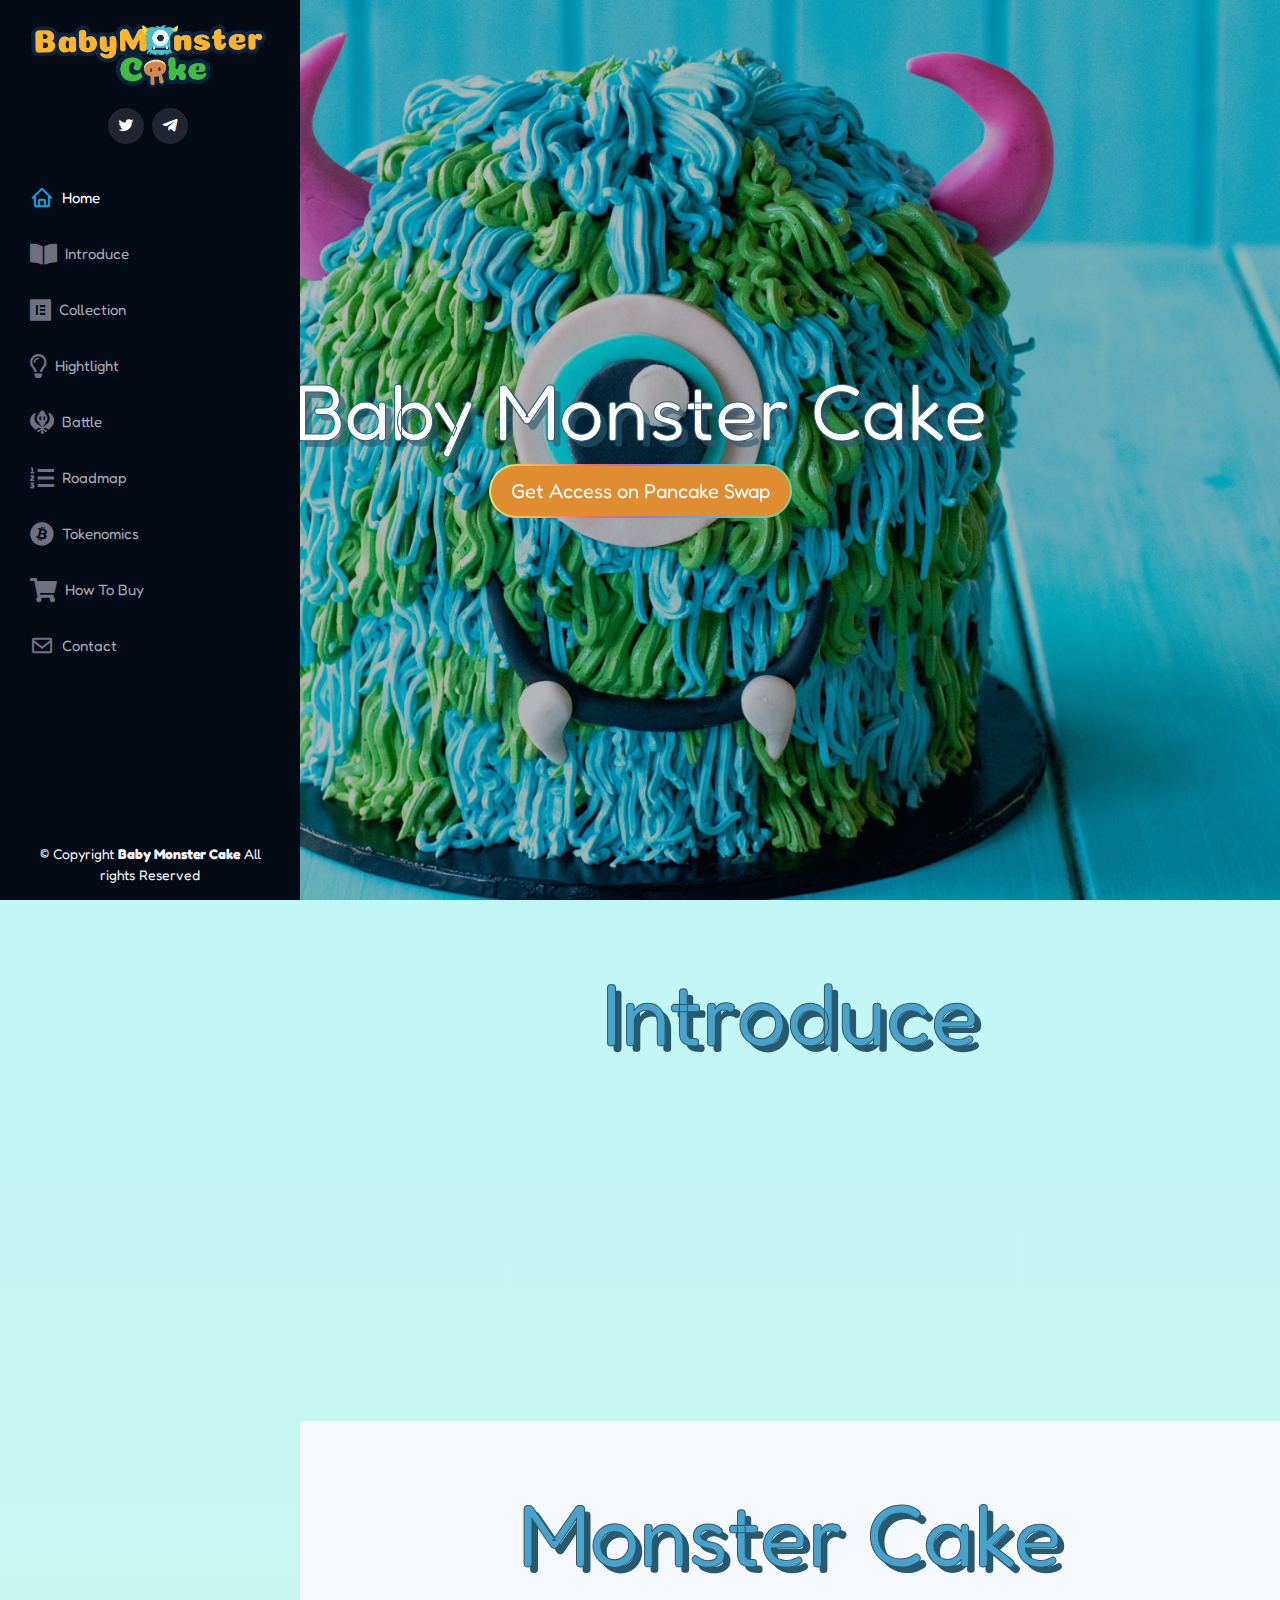
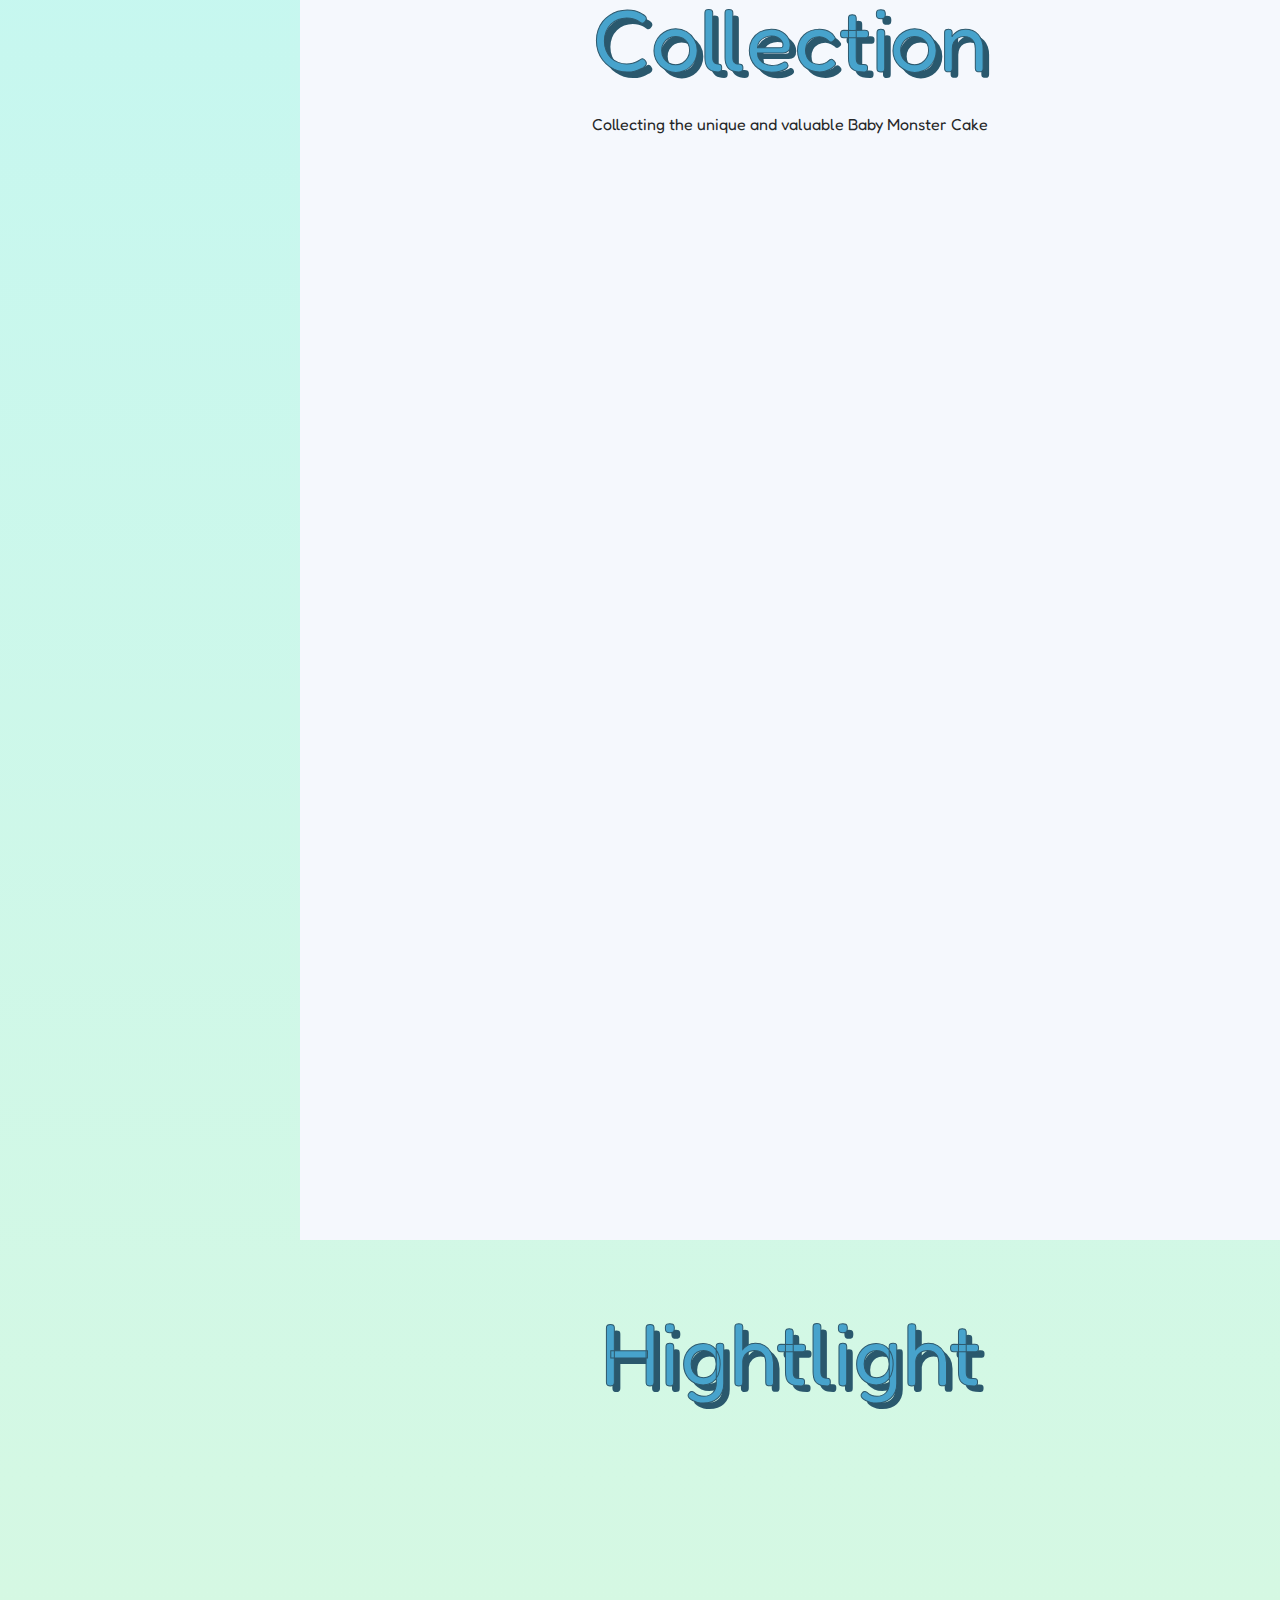
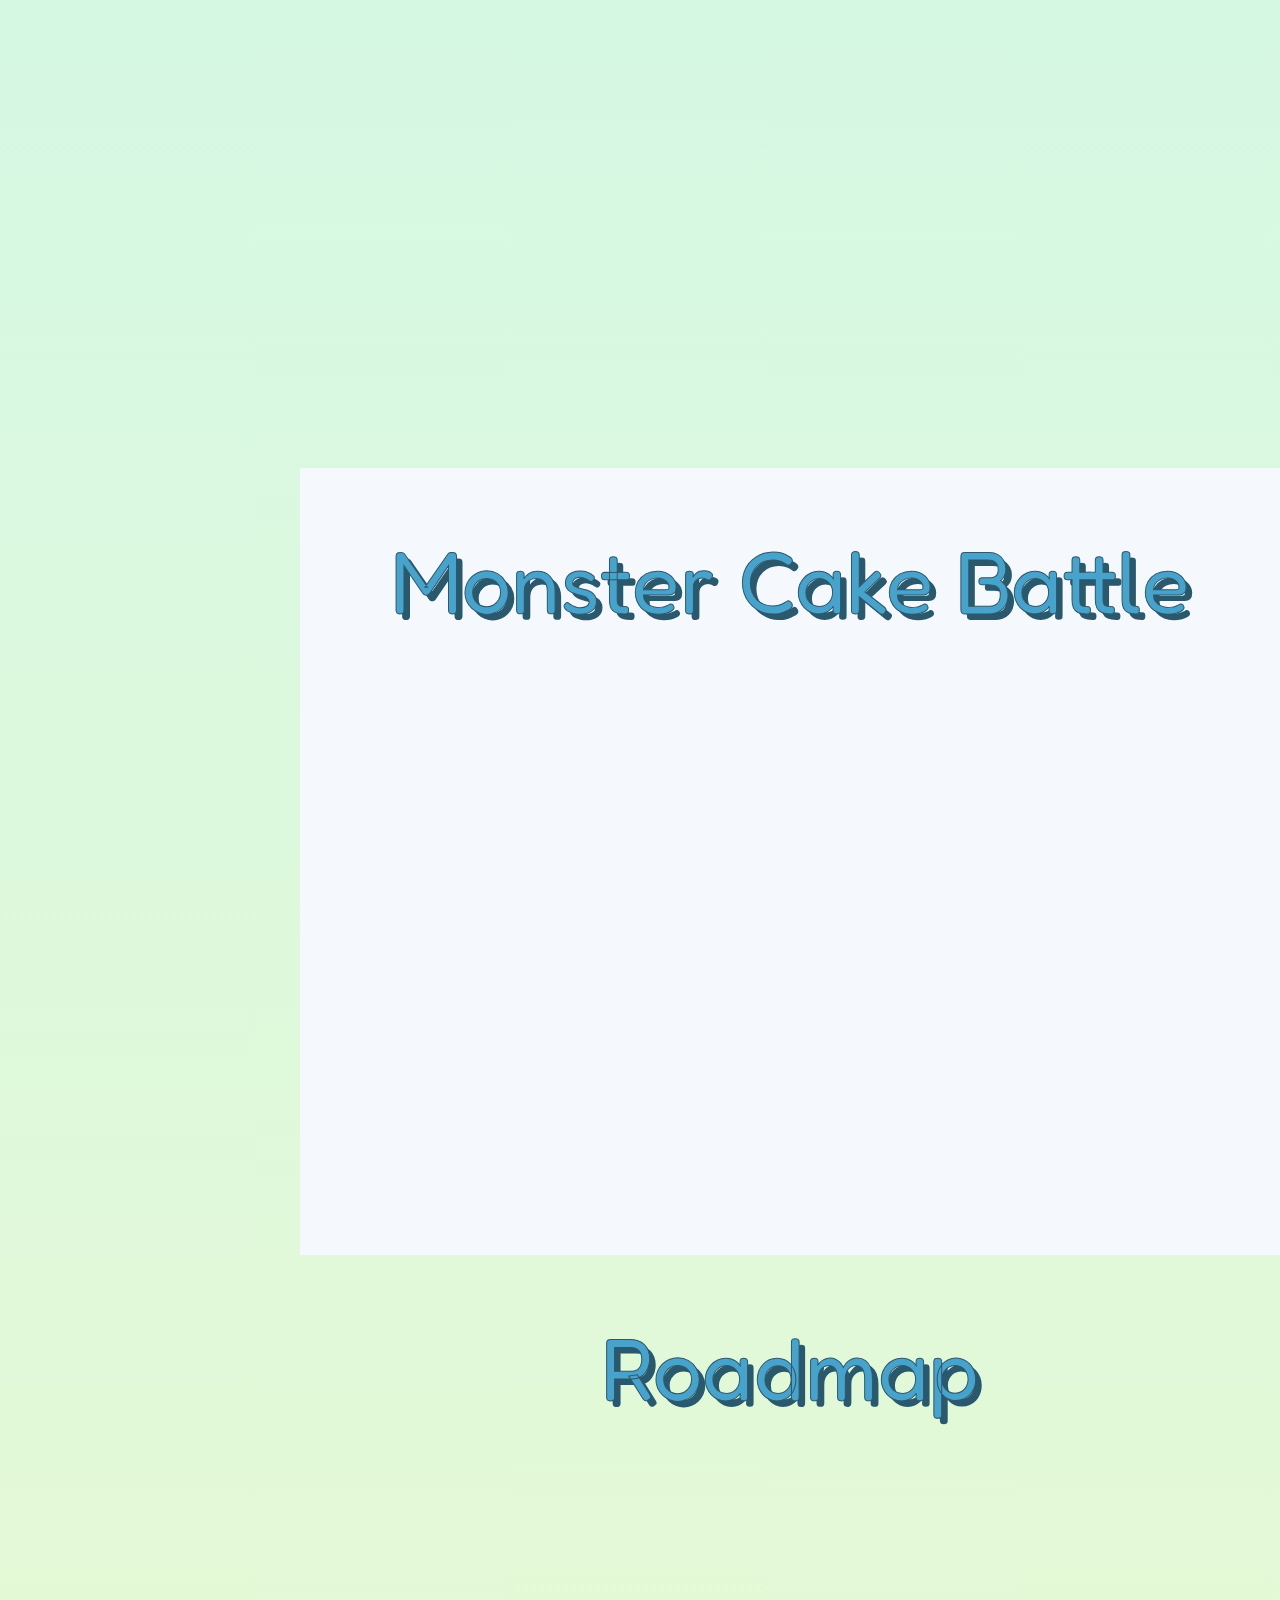
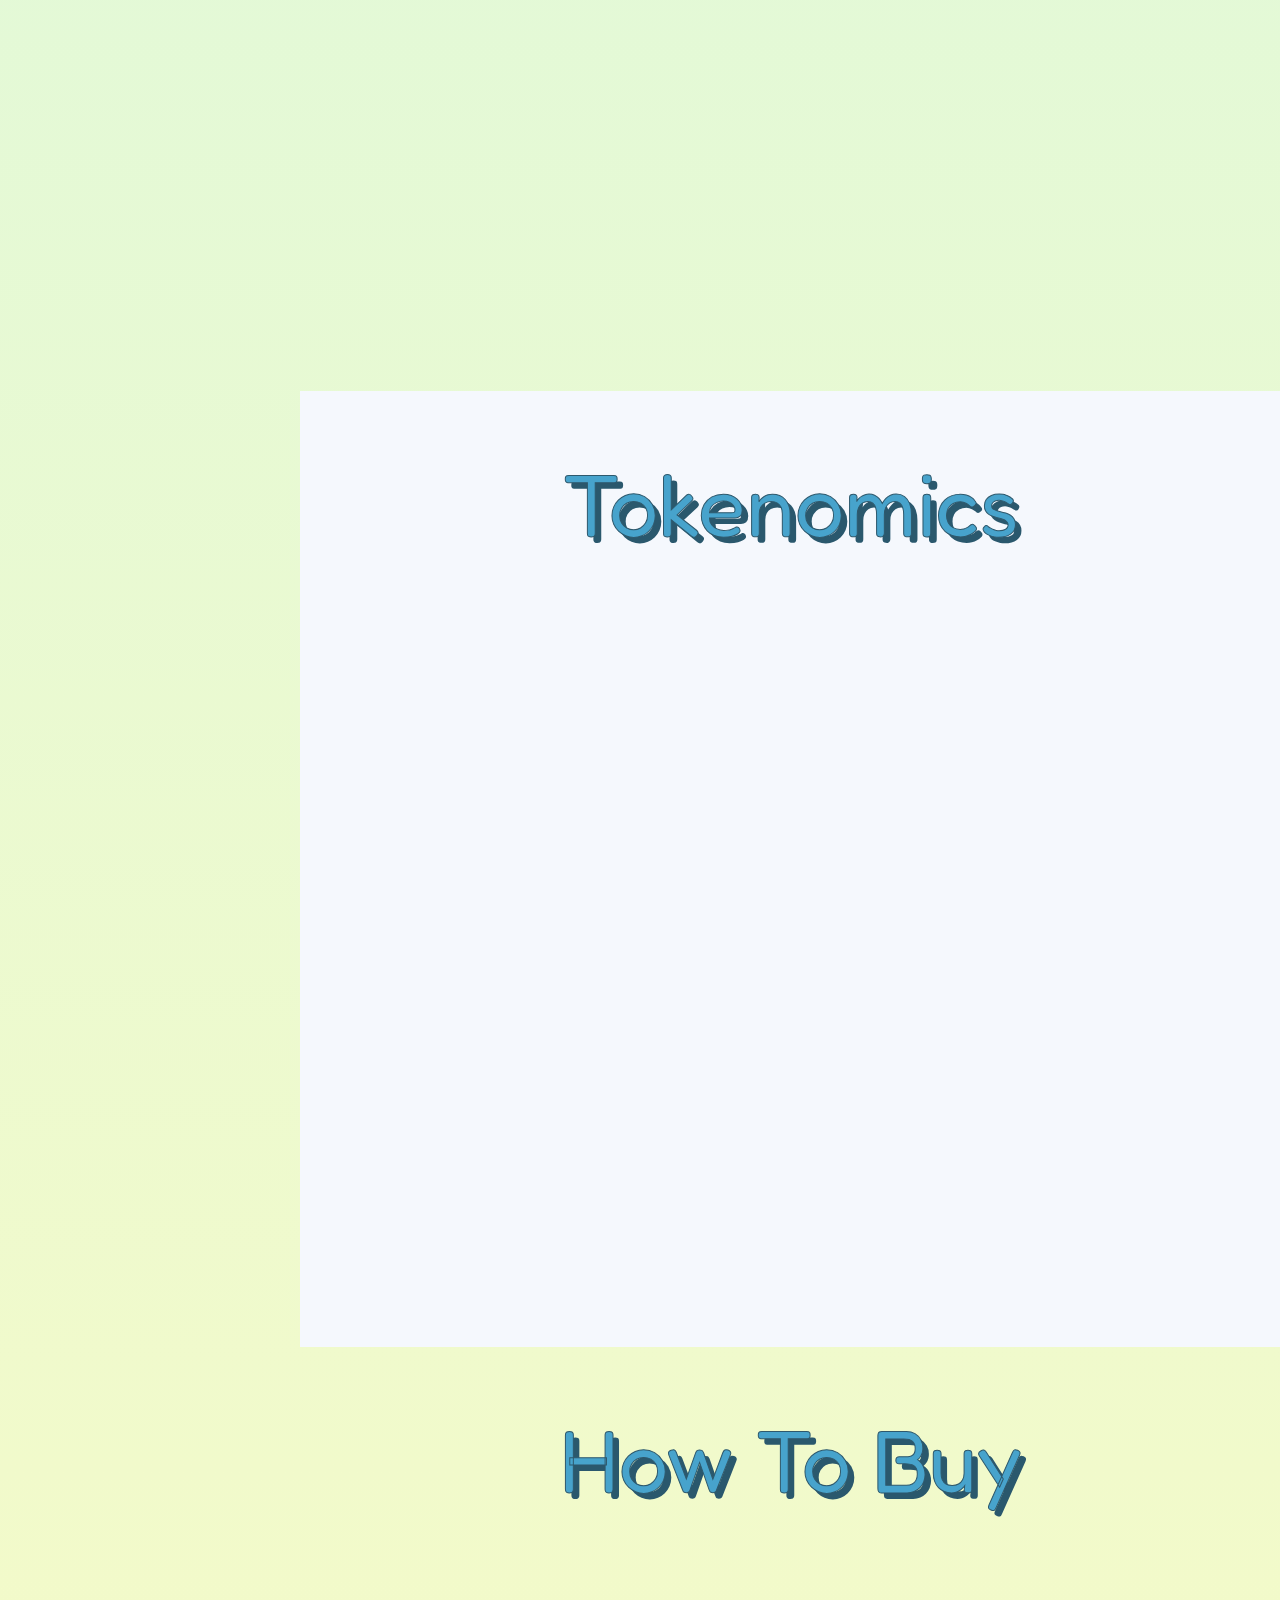
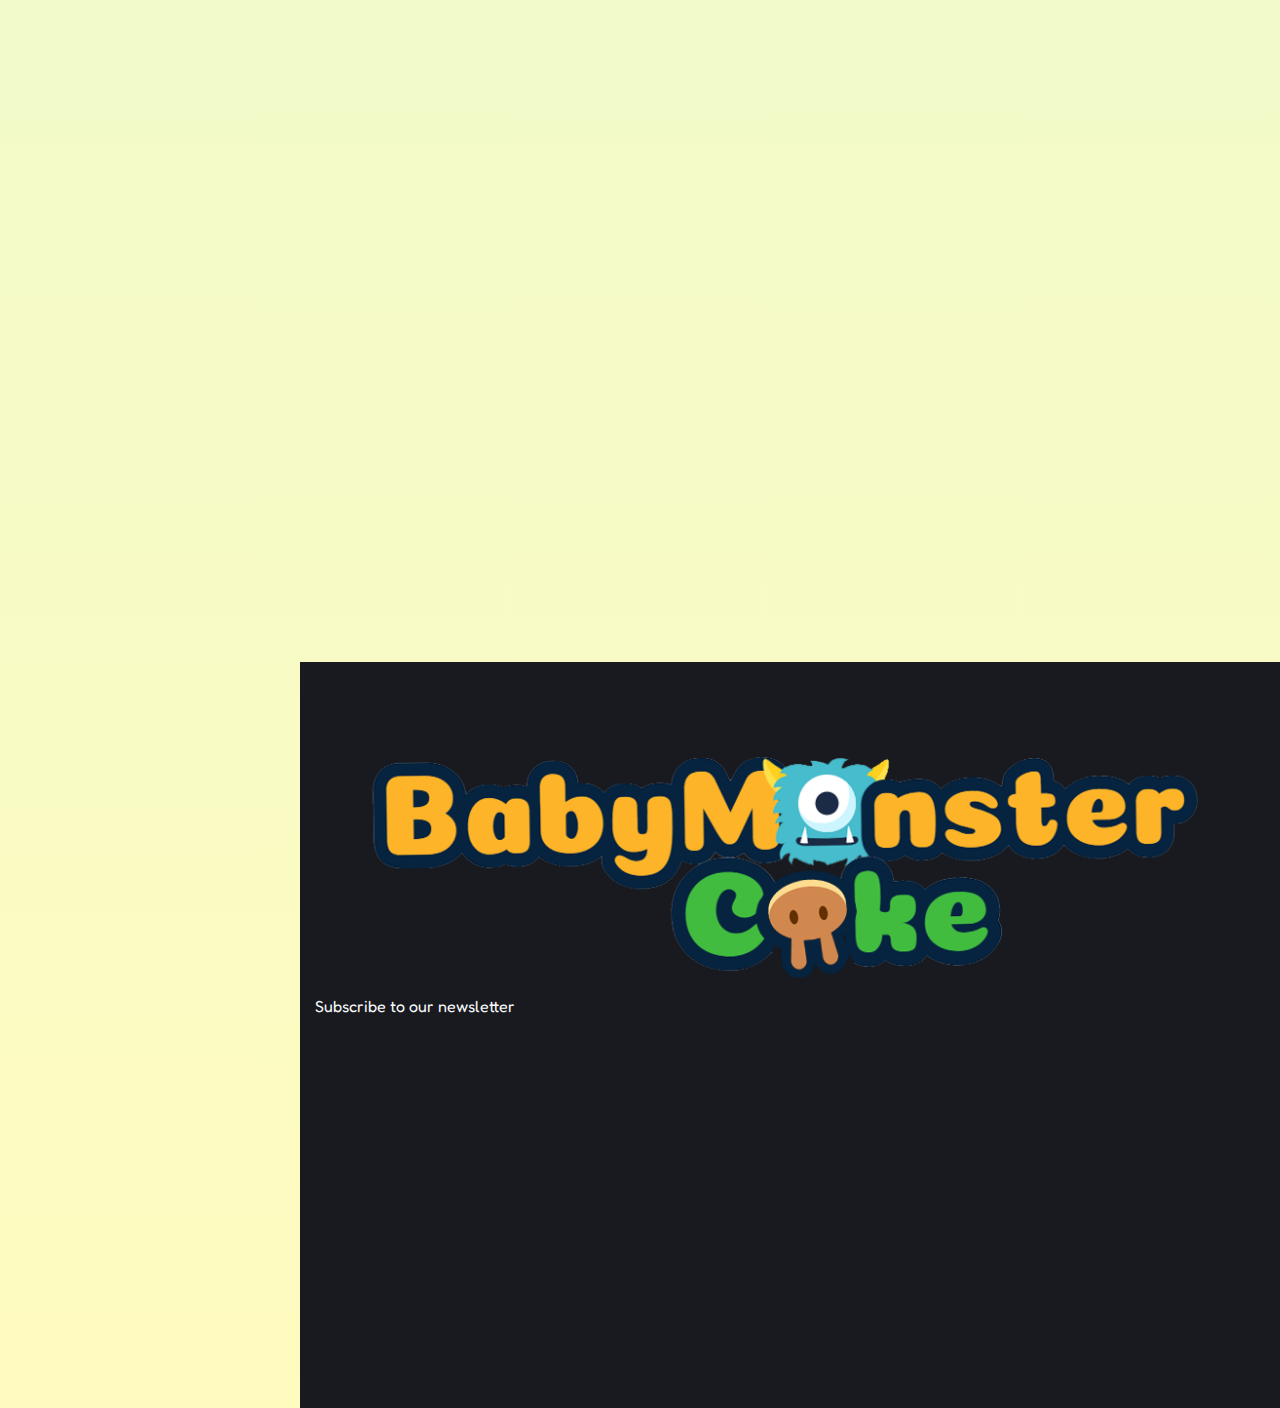
==== commit 63016c6c: "update collection" ====
--- a/index.html
+++ b/index.html
@@ -78,6 +78,9 @@
           </li> -->
           <li>
             <a href="#services"><i class="fab fa-bitcoin"></i> Tokenomics</a>
+          </li>
+          <li>
+            <a href="#howToBuy"><i class="fas fa-shopping-cart"></i> How To Buy</a>
           </li>
           <li>
             <a href="#contact"><i class="bx bx-envelope"></i> Contact</a>
@@ -138,7 +141,7 @@
       <div class="container">
         <div class="section-title">
           <h2 class="myTitle">Monster Cake Collection</h2>
-          <p>
+          <p class="text-center">
             Collecting the unique and valuable Baby Monster Cake
           </p>
         </div>
@@ -153,11 +156,14 @@
               </div>
               <div class="portfolio-links">
                 <div class="portfolio-text">
-                  <p>Coming Soon</p>
+                  <a href="https://pancakeswap.finance/swap" target="blank">
+                    <p>Get Access On Pancake Swap</p>
+                  </a>
                 </div>
               </div>
             </div>
           </div>
+
           <div class="col-lg-4 col-md-6 portfolio-item filter-app">
             <div class="portfolio-wrap">
               <img src="assets/img/cardItem.png" class="img-fluid cardImg" alt="" />
@@ -167,7 +173,9 @@
               </div>
               <div class="portfolio-links">
                 <div class="portfolio-text">
-                  <p>Coming Soon</p>
+                  <a href="https://pancakeswap.finance/swap" target="blank">
+                    <p>Get Access On Pancake Swap</p>
+                  </a>
                 </div>
               </div>
             </div>
@@ -181,7 +189,9 @@
               </div>
               <div class="portfolio-links">
                 <div class="portfolio-text">
-                  <p>Coming Soon</p>
+                  <a href="https://pancakeswap.finance/swap" target="blank">
+                    <p>Get Access On Pancake Swap</p>
+                  </a>
                 </div>
               </div>
             </div>
@@ -195,7 +205,9 @@
               </div>
               <div class="portfolio-links">
                 <div class="portfolio-text">
-                  <p>Coming Soon</p>
+                  <a href="https://pancakeswap.finance/swap" target="blank">
+                    <p>Get Access On Pancake Swap</p>
+                  </a>
                 </div>
               </div>
             </div>
@@ -209,10 +221,30 @@
               </div>
               <div class="portfolio-links">
                 <div class="portfolio-text">
-                  <p>Coming Soon</p>
+                  <a href="https://pancakeswap.finance/swap" target="blank">
+                    <p>Get Access On Pancake Swap</p>
+                  </a>
                 </div>
               </div>
             </div>
+          </div>
+        </div>
+
+        <div class="section-title">
+          <h2 class="text-center" data-aos="fade-up">Coming <span class="text-danger">Soon</span> On</h2>
+        </div>
+
+        <div class="row justify-content-center">
+          <div class="col-lg-4 col-md-6" data-aos="fade-up" data-aos-delay="100">
+            <img src="./assets//img/coinMatketCap.png" alt="" class="w-100">
+          </div>
+
+          <div class="col-lg-4 col-md-6" data-aos="fade-up" data-aos-delay="180">
+            <img src="./assets//img/coinGecko.png" alt="" class="w-100">
+          </div>
+
+          <div class="col-lg-4 col-md-6" data-aos="fade-up" data-aos-delay="220">
+            <img src="./assets//img/coinBase.png" alt="" class="w-100">
           </div>
         </div>
       </div>
@@ -224,12 +256,6 @@
       <div class="container">
         <div class="section-title">
           <h2 class="myTitle">Hightlight</h2>
-          <!-- <p>
-            Magnam dolores commodi suscipit. Necessitatibus eius consequatur
-            ex aliquid fuga eum quidem. Sit sint consectetur velit. Quisquam
-            quos quisquam cupiditate. Et nemo qui impedit suscipit alias ea.
-            Quia fugiat sit in iste officiis commodi quidem hic quas.
-          </p> -->
         </div>
 
         <div class="row no-gutters">
@@ -426,14 +452,14 @@
     <!-- End Tokenomics Section -->
 
     <!-- ======= How To buy Section ======= -->
-    <section id="services" class="services">
+    <section id="howToBuy" class="services">
       <div class="container">
         <div class="section-title">
           <h2 class="myTitle">How To Buy</h2>
         </div>
 
         <div class=" icon-box" data-aos="fade-right">
-          <div class="icon"><i class="fas fa-project-diagram"></i></div>
+          <div class="icon"><i class="fas fa-download"></i></div>
           <h4 class="title">Download MetaMask or TrustWallet</h4>
           <div class="myP pl-5">
             <ul>
@@ -447,7 +473,7 @@
         </div>
 
         <div class="icon-box" data-aos="fade-left" data-aos-delay="100">
-          <div class="icon"><i class="fas fa-coins"></i></div>
+          <div class="icon"><i class="fas fa-shopping-cart"></i></div>
           <h4 class="title">Buy and send BNB to MetaMask</h4>
           <div class="myP pl-5">
             <ul>
@@ -462,7 +488,7 @@
         </div>
 
         <div class="icon-box" data-aos="fade-right" data-aos-delay="300">
-          <div class="icon"><i class="fas fa-exclamation-circle"></i></div>
+          <div class="icon"><i class="fas fa-exchange-alt"></i></div>
           <h4 class="title">Go to PancakeSwap and swap BNB for $BDGK</h4>
           <div class="myP pl-5">
             <ul>
@@ -474,7 +500,7 @@
         </div>
 
         <div class="icon-box" data-aos="fade-left" data-aos-delay="200">
-          <div class="icon"><i class="fas fa-exclamation-triangle"></i></div>
+          <div class="icon"><i class="fas fa-eye"></i></div>
           <h4 class="title">View BDGK in your wallet</h4>
           <div class="myP pl-5">
             <ul>
--- a/assets/css/style.css
+++ b/assets/css/style.css
@@ -705,8 +705,15 @@
   justify-content: center;
 }
 .portfolio .portfolio-wrap .portfolio-text p {
-  font-size: 25px;
+  font-size: 23px;
   font-weight: bold;
+}
+@media only screen and (min-width: 200px) {
+
+  .portfolio .portfolio-wrap .portfolio-text p {
+    font-size: 20px;
+    font-weight: bold;
+  }
 }
 
 .portfolio .portfolio-wrap .portfolio-links a:hover {
@@ -723,7 +730,6 @@
   right: 0;
   bottom: 0;
   opacity: 1;
-  cursor: pointer;
 }
 
 .portfolio .portfolio-wrap:hover .portfolio-links {
@@ -734,7 +740,14 @@
 .portfolio .portfolio-wrap:hover .portfolio-text {
   opacity: 1;
   bottom: 200px;
-  cursor: pointer;
+}
+.portfolio .portfolio-wrap:hover .portfolio-text a{
+  font-size: 23px;
+  font-weight: bold;
+  text-align: center;
+
+  color: #272829;
+  background: none;
 }
 
 /*--------------------------------------------------------------
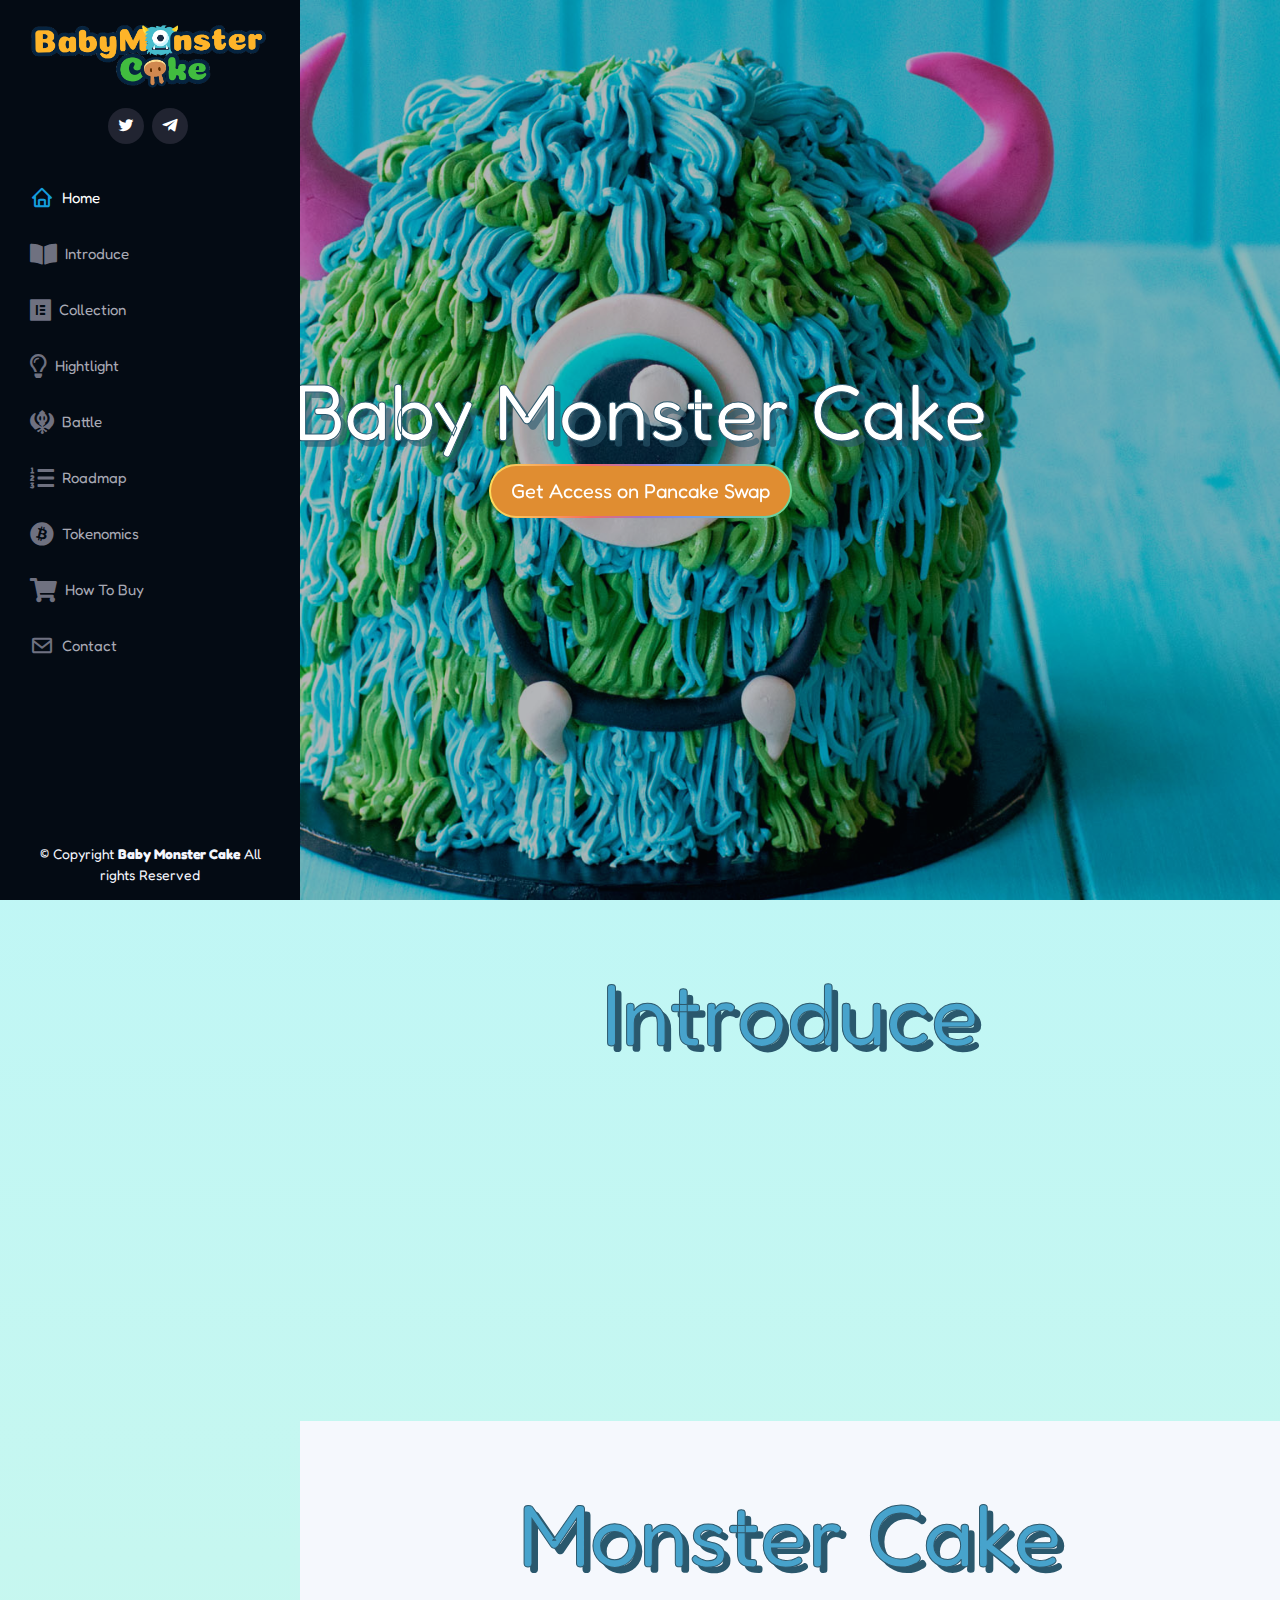
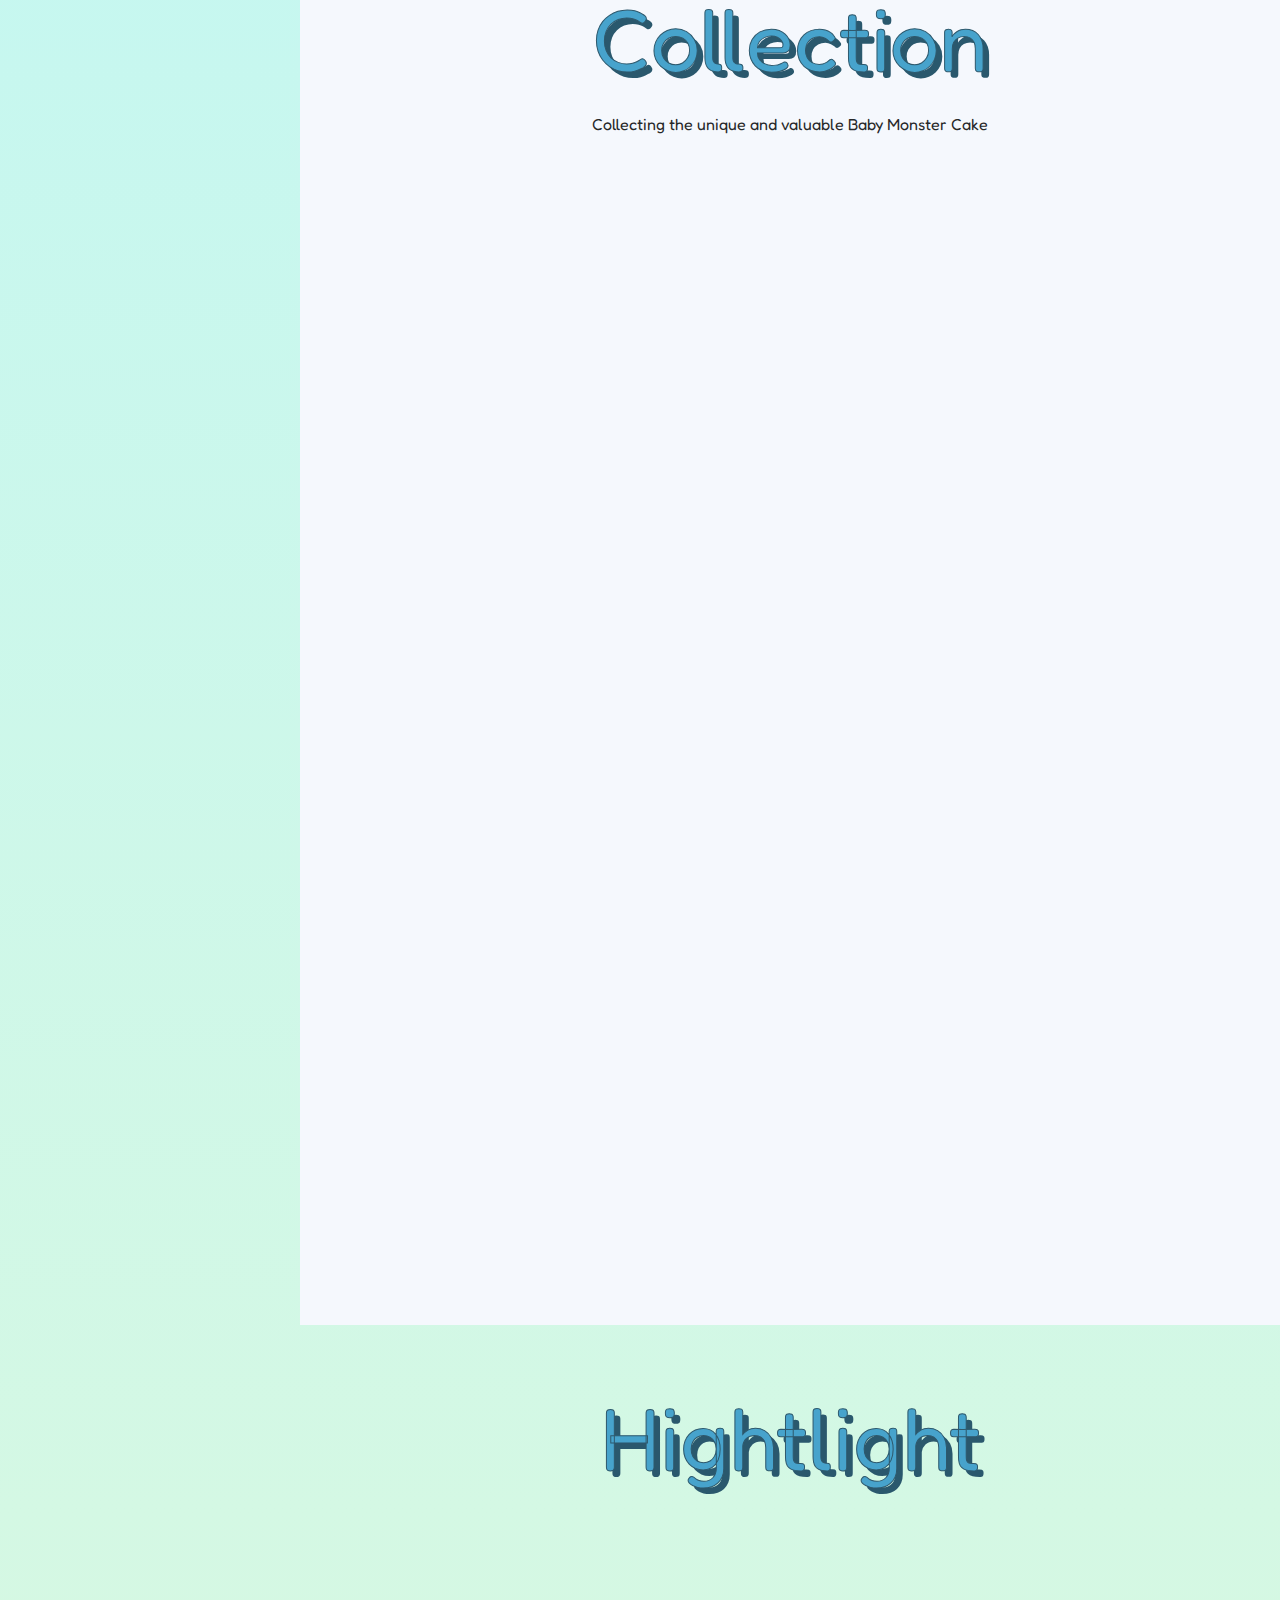
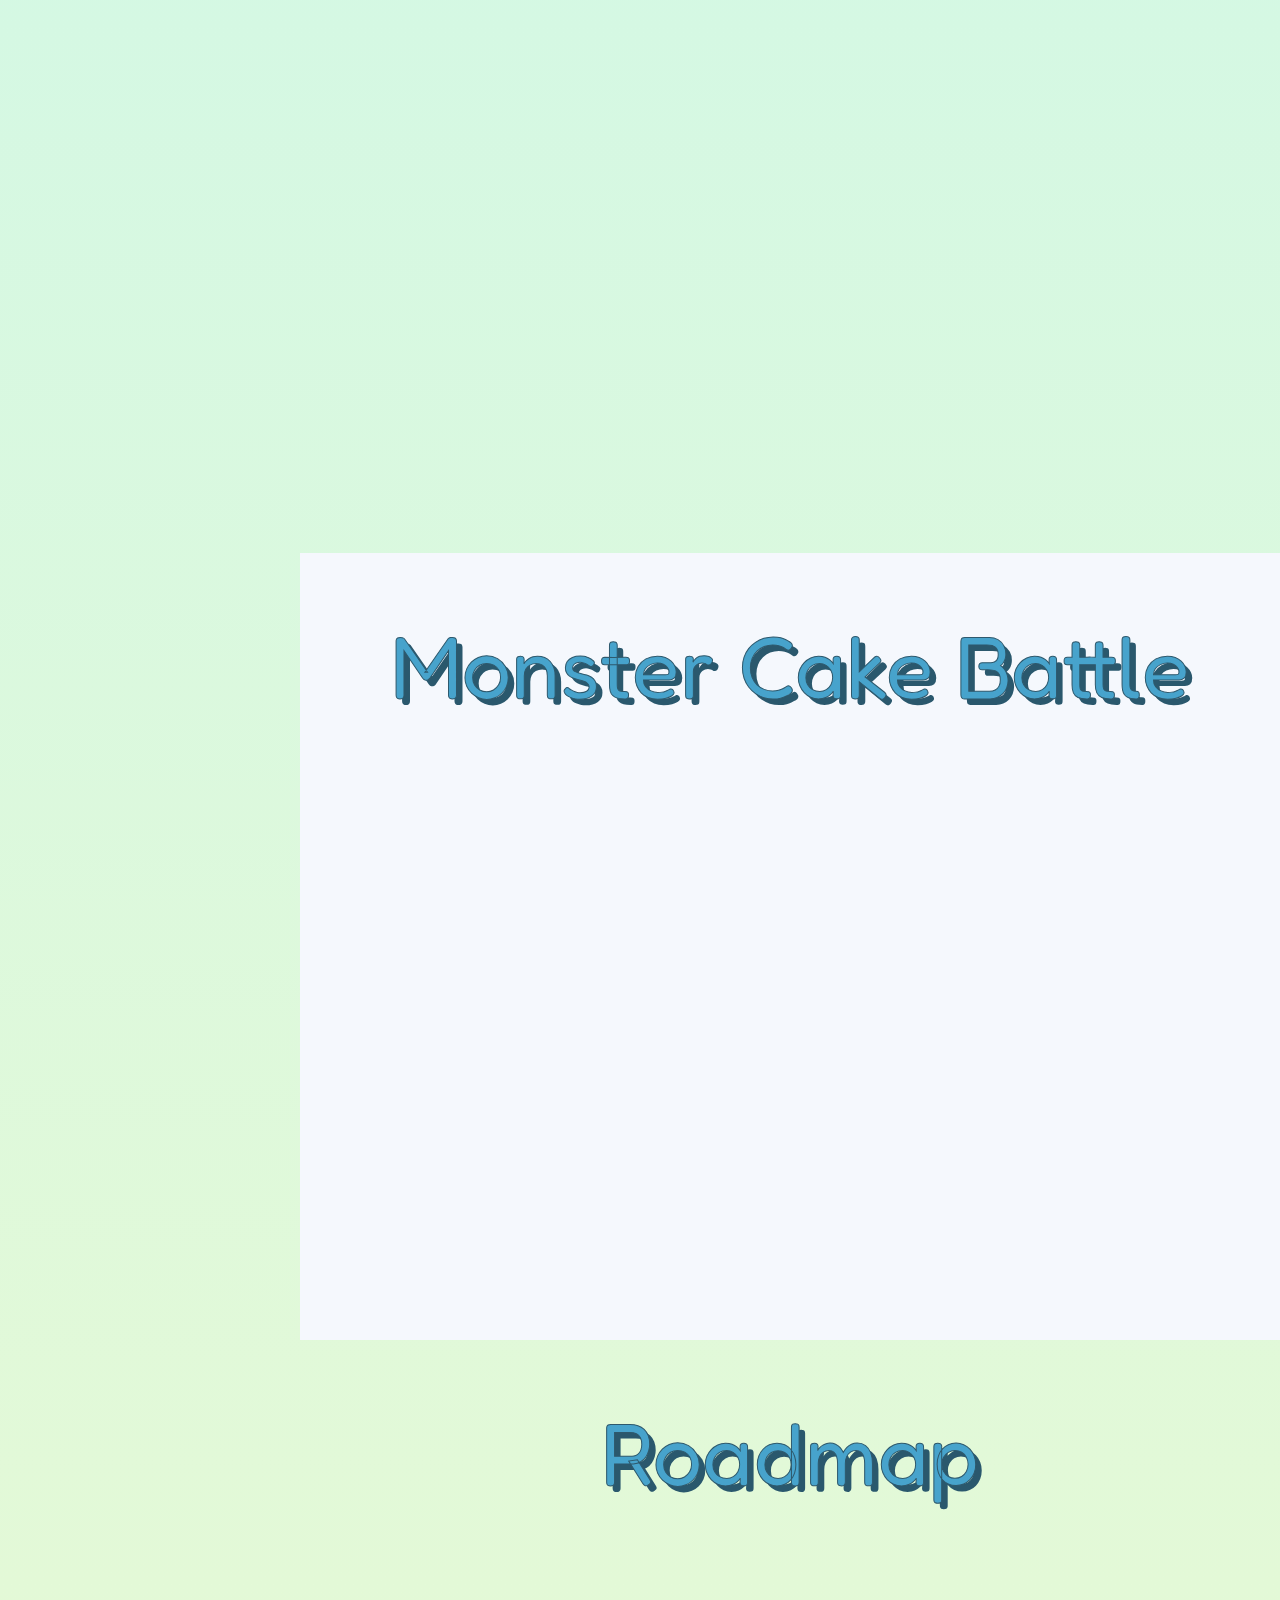
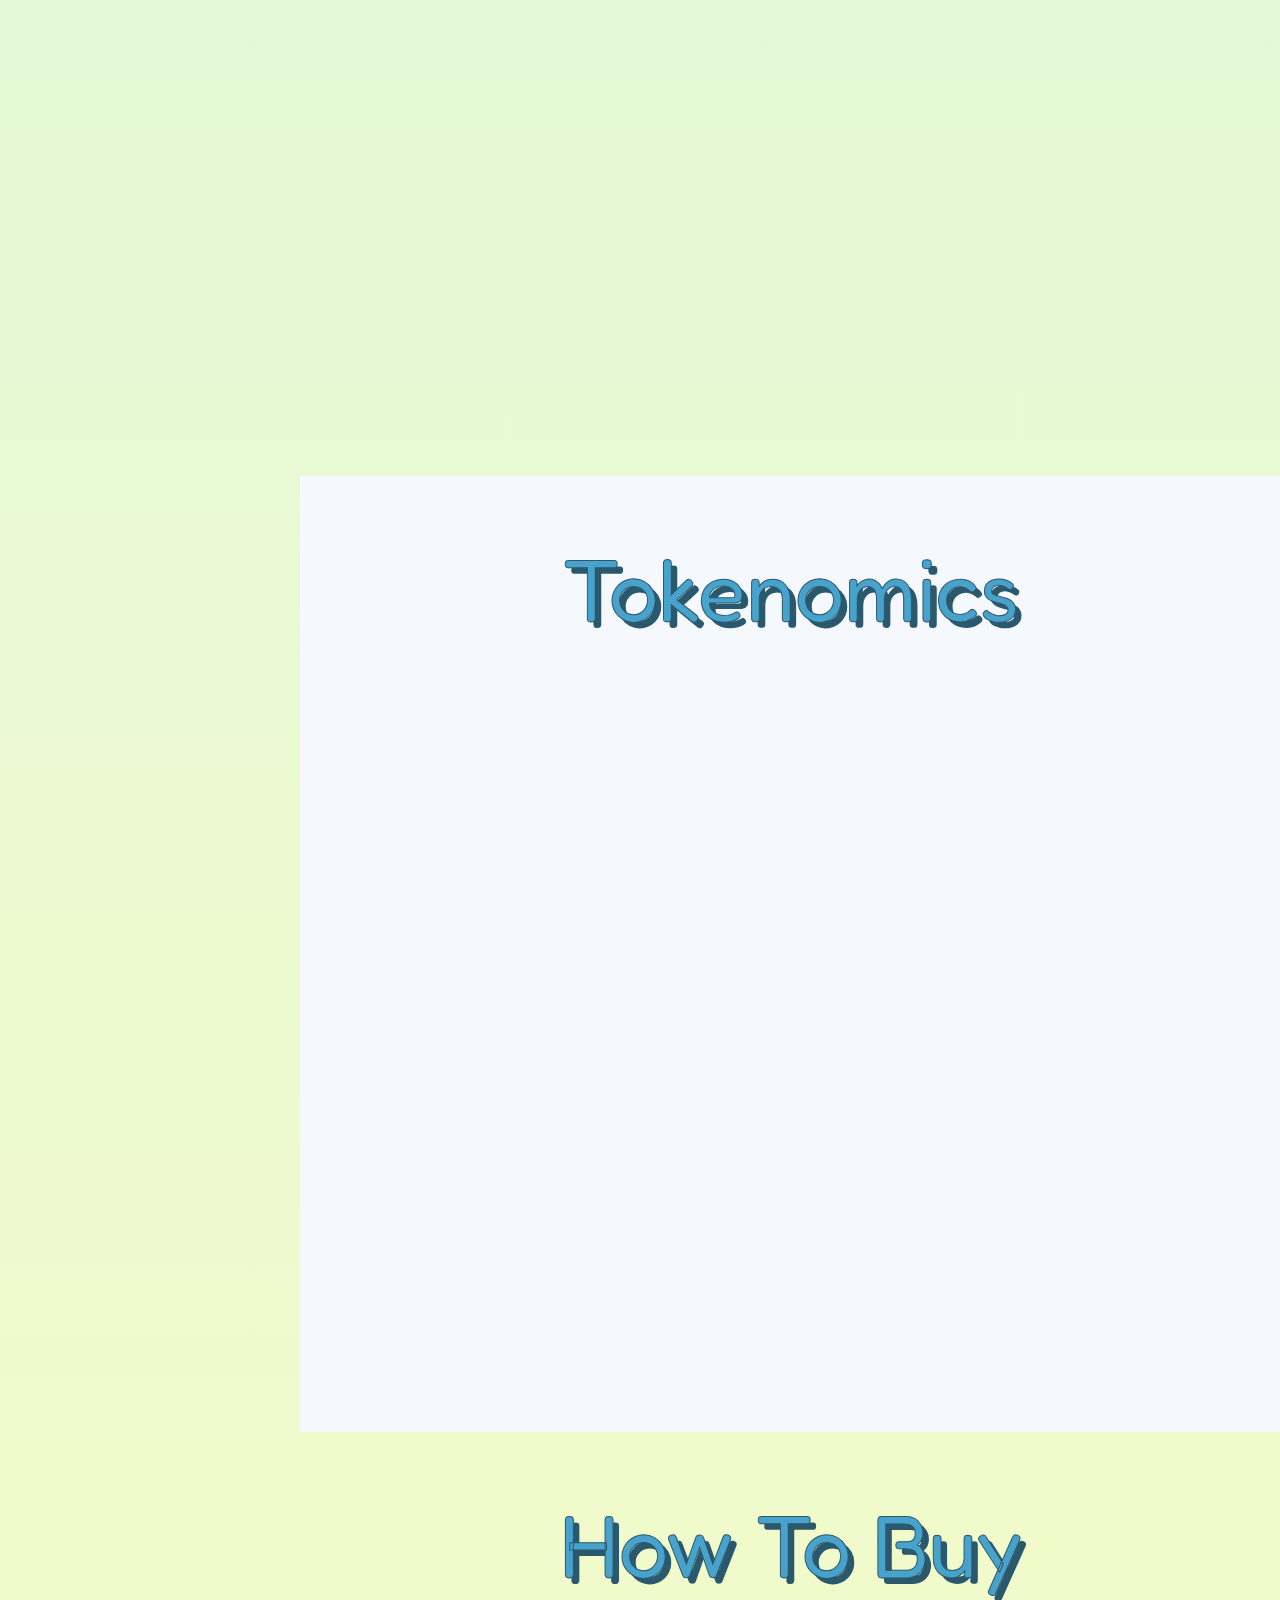
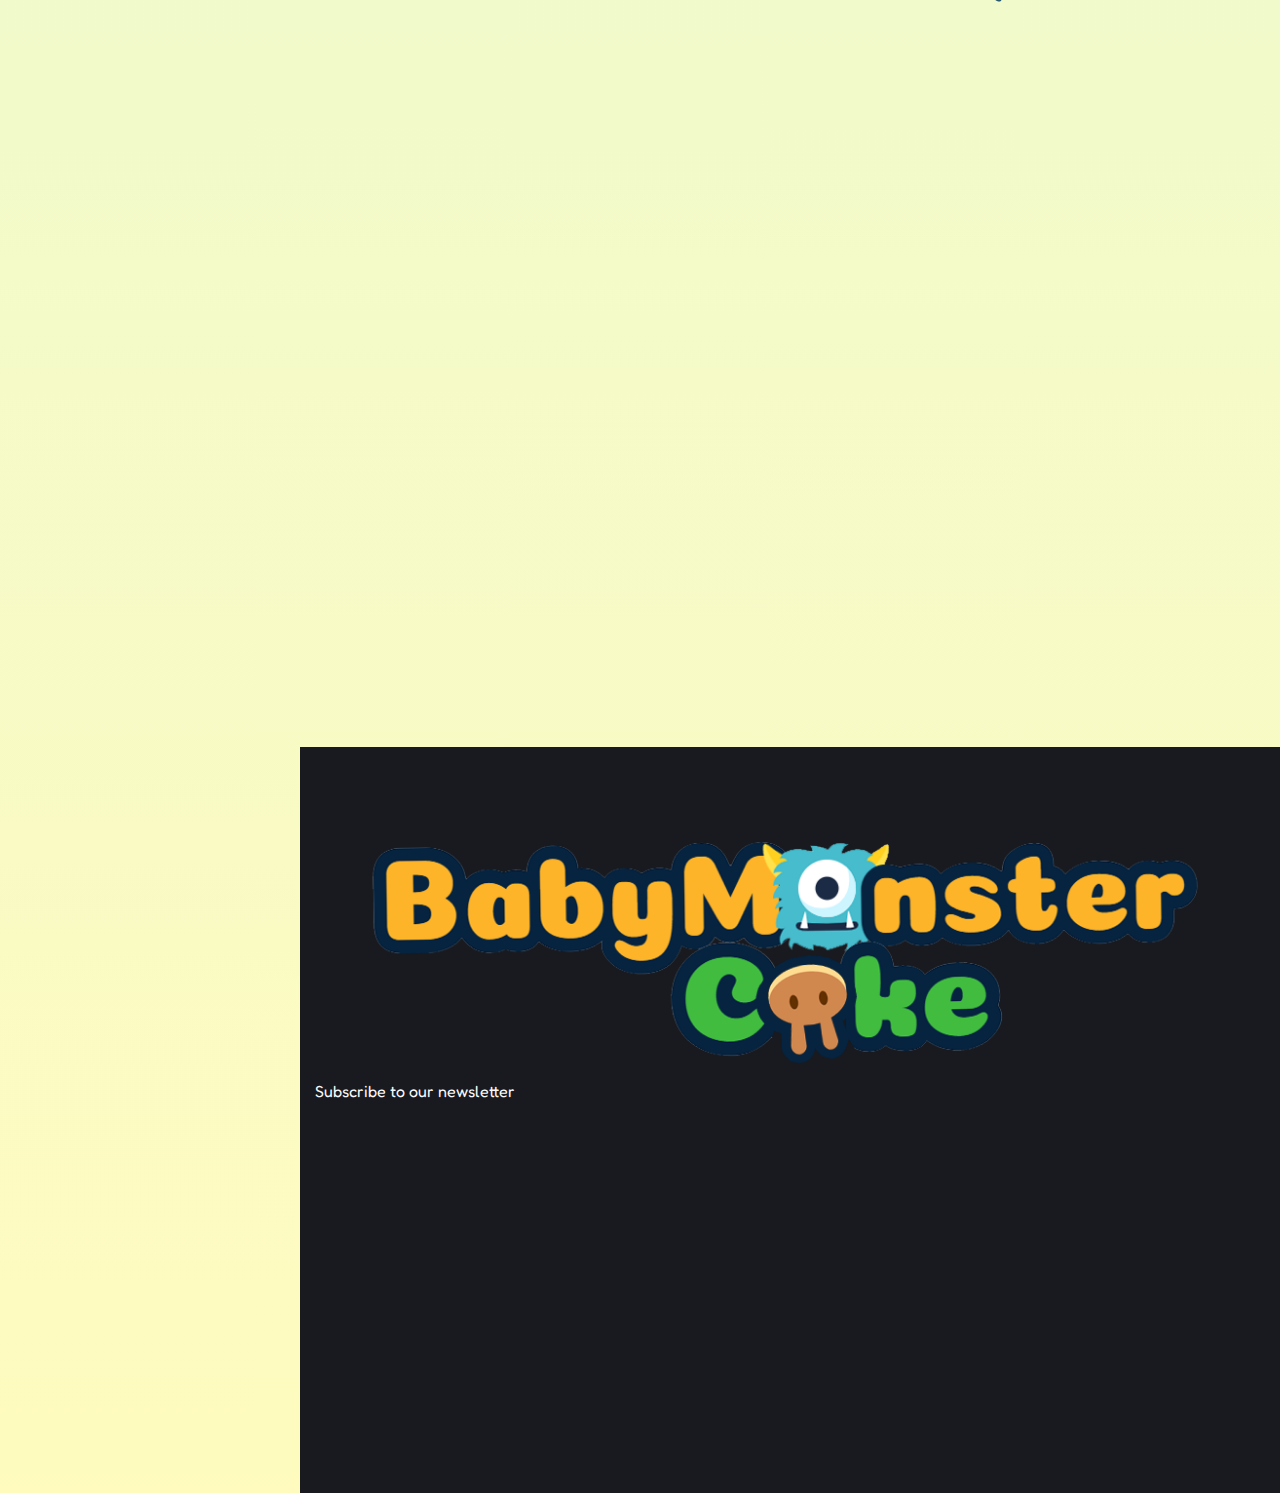
==== commit 0c0bc93e: "Update Collection" ====
--- a/index.html
+++ b/index.html
@@ -149,7 +149,14 @@
         <div class="row  justify-content-center" data-aos="fade-up" data-aos-delay="100">
           <div class="col-lg-4 col-md-6 portfolio-item filter-app">
             <div class="portfolio-wrap">
-              <img src="assets/img/cardItem.png" class="img-fluid cardImg" alt="" />
+              <img src="assets/img/Red-1.png" class="img-fluid cardImg" alt="" />
+              <div class="portfolio-name">
+                Sparkie
+              </div>
+              <div class="portfolio-content">
+                SPARKIE - Symbolizes the eternal flame. Possesses a ranged move that deals massive damage and burns over
+                time. Skill: Blazing Spark.
+              </div>
               <div class="portfolio-links">
                 <a href="https://pancakeswap.finance/swap" target="blank" title="More Details"><i
                     class="bx bx-link"></i></a>
@@ -166,7 +173,14 @@
 
           <div class="col-lg-4 col-md-6 portfolio-item filter-app">
             <div class="portfolio-wrap">
-              <img src="assets/img/cardItem.png" class="img-fluid cardImg" alt="" />
+              <img src="assets/img/Blue-1.png" class="img-fluid cardImg" alt="" />
+              <div class="portfolio-name">
+                Agatha
+              </div>
+              <div class="portfolio-content">
+                AGATHA - Endless stream. The skill damage is not high, but in return, you will receive additional
+                secondary stats for yourself. Skill: Essence Flowing
+              </div>
               <div class="portfolio-links">
                 <a href="https://pancakeswap.finance/swap" target="blank" title="More Details"><i
                     class="bx bx-link"></i></a>
@@ -180,9 +194,18 @@
               </div>
             </div>
           </div>
+
           <div class="col-lg-4 col-md-6 portfolio-item filter-app">
             <div class="portfolio-wrap">
-              <img src="assets/img/cardItem.png" class="img-fluid cardImg" alt="" />
+              <img src="assets/img/Yellow-1.png" class="img-fluid cardImg" alt="" />
+              <div class="portfolio-name">
+                Thora
+              </div>
+              <div class="portfolio-content">
+                THORA - Ruler of thunder. Possessing a ranged move with a very high amount of critical damage, but in
+                return,
+                you will also be affected after using the move. Skill: Aura of Destruction.
+              </div>
               <div class="portfolio-links">
                 <a href="https://pancakeswap.finance/swap" target="blank" title="More Details"><i
                     class="bx bx-link"></i></a>
@@ -196,9 +219,17 @@
               </div>
             </div>
           </div>
+
           <div class="col-lg-4 col-md-6 portfolio-item filter-app">
             <div class="portfolio-wrap">
-              <img src="assets/img/cardItem.png" class="img-fluid cardImg" alt="" />
+              <img src="assets/img/Green-1.png" class="img-fluid cardImg" alt="" />
+              <div class="portfolio-name">
+                Ibex
+              </div>
+              <div class="portfolio-content">
+                IBEX - Symbolizes the green forest. Possessing a melee move, will heal yourself a certain amount of
+                health when using the move. Skill: Sprouts Rise.
+              </div>
               <div class="portfolio-links">
                 <a href="https://pancakeswap.finance/swap" target="blank" title="More Details"><i
                     class="bx bx-link"></i></a>
@@ -212,9 +243,17 @@
               </div>
             </div>
           </div>
+
           <div class="col-lg-4 col-md-6 portfolio-item filter-app">
             <div class="portfolio-wrap">
-              <img src="assets/img/cardItem.png" class="img-fluid cardImg" alt="" />
+              <img src="assets/img/Brown-1.png" class="img-fluid cardImg" alt="" />
+              <div class="portfolio-name">
+                Bug Bug
+              </div>
+              <div class="portfolio-content">
+                BUG BUG - WThe boy from the ground. Possessing a melee skill, will be covered in armor when using the
+                move. Skill: Earth Shield.
+              </div>
               <div class="portfolio-links">
                 <a href="https://pancakeswap.finance/swap" target="blank" title="More Details"><i
                     class="bx bx-link"></i></a>
--- a/assets/css/style.css
+++ b/assets/css/style.css
@@ -1,3 +1,4 @@
+
 /**
 * Template Name: iPortfolio - v1.5.1
 * Template URL: https://bootstrapmade.com/iportfolio-bootstrap-portfolio-websites-template/
@@ -660,6 +661,42 @@
   padding: 0 35px;
 }
 
+.portfolio .portfolio-wrap .portfolio-content {
+    color: rgb(255, 255, 255);
+    font-size: 13px;
+    line-height: 17px;
+    position: absolute;
+    left: 0px;
+    right: 0px;
+    max-width: 250px;
+    margin: auto;
+    padding: 10px 15px 30px;
+    width: 100%;
+    bottom: 0px;
+    min-height: 145px;
+    text-align: center;
+    -webkit-box-align: center;
+    align-items: center;
+    display: flex;
+}
+.portfolio .portfolio-wrap .portfolio-name {
+  position: absolute;
+  left: 0%;
+  right: 0px;
+  margin: auto;
+
+  color: Red;
+  font-size: 25px;
+  text-align: center;
+
+  padding: 10px 15px 30px;
+  width: 100%;
+  bottom: 25%;
+
+  -webkit-box-align: center;
+  align-items: center;
+}
+
 .portfolio .portfolio-wrap::before {
   content: "";
   background: rgba(255, 255, 255, 0.5);
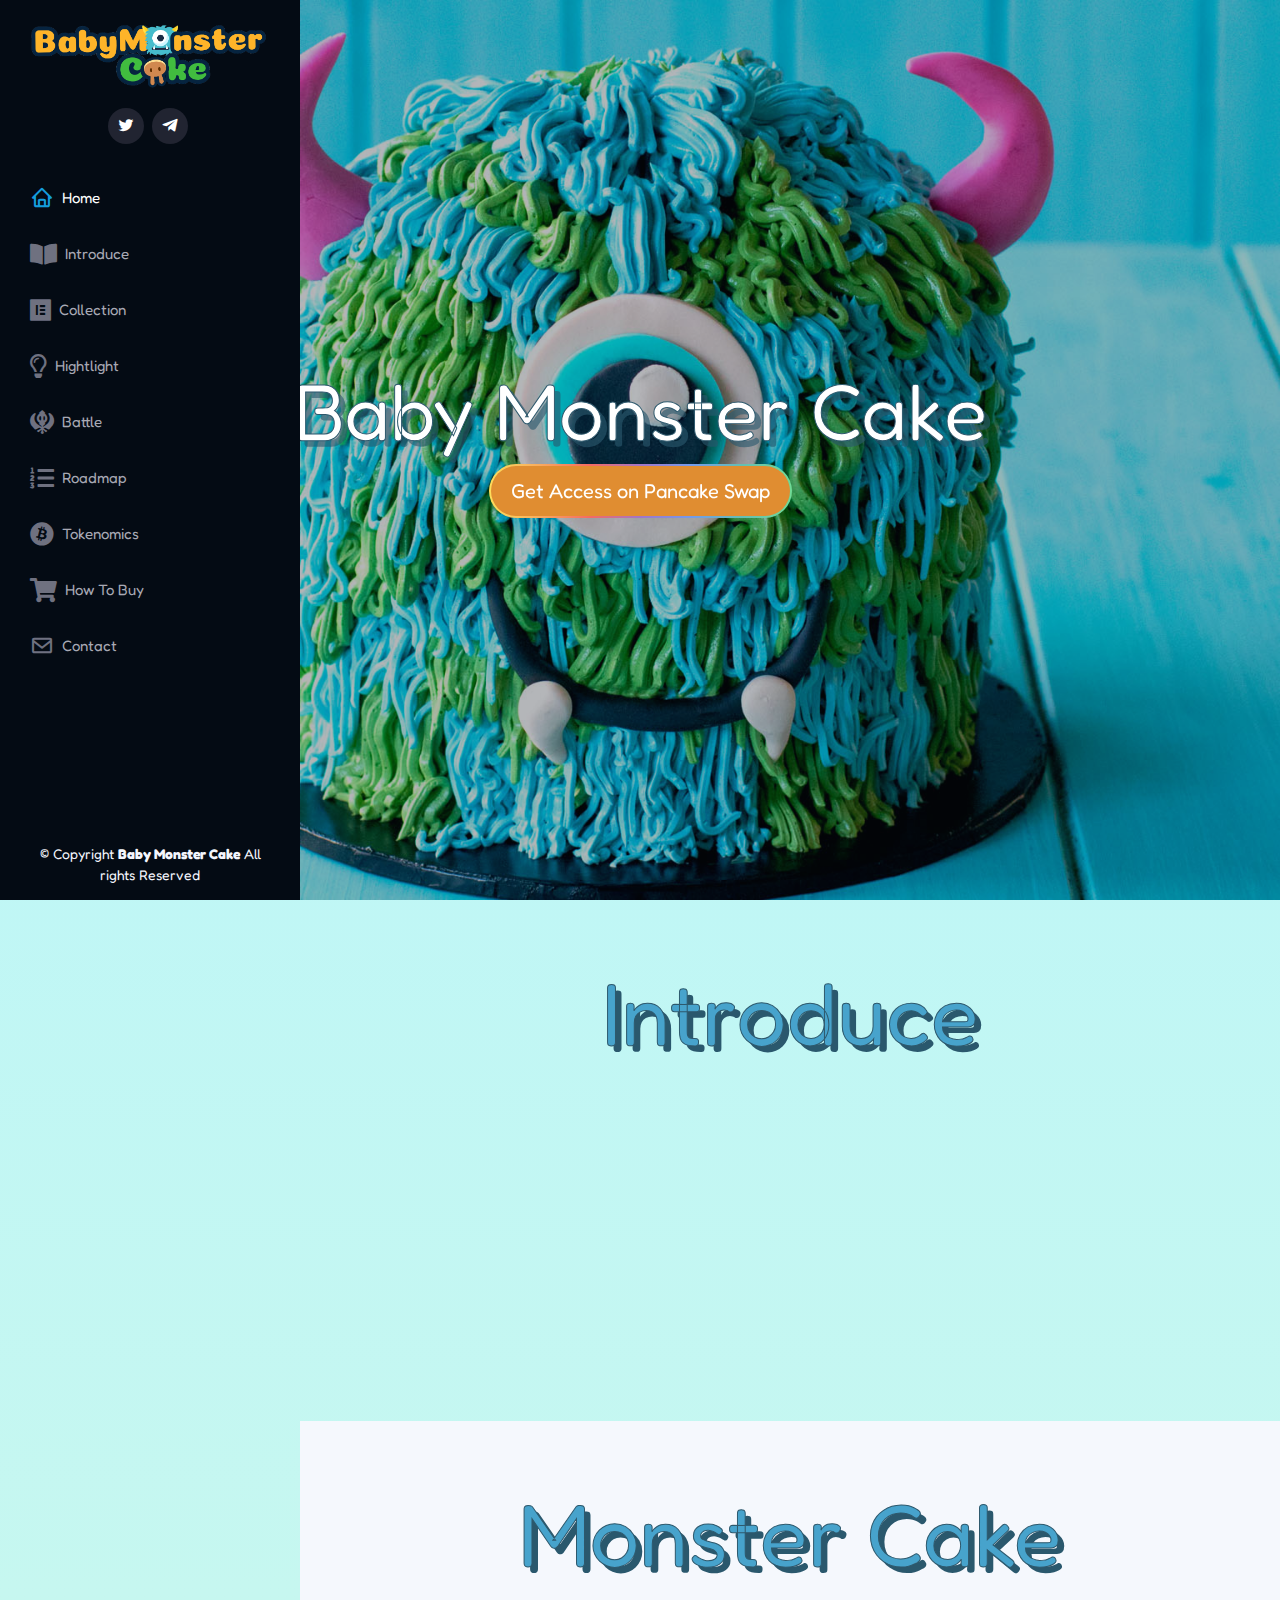
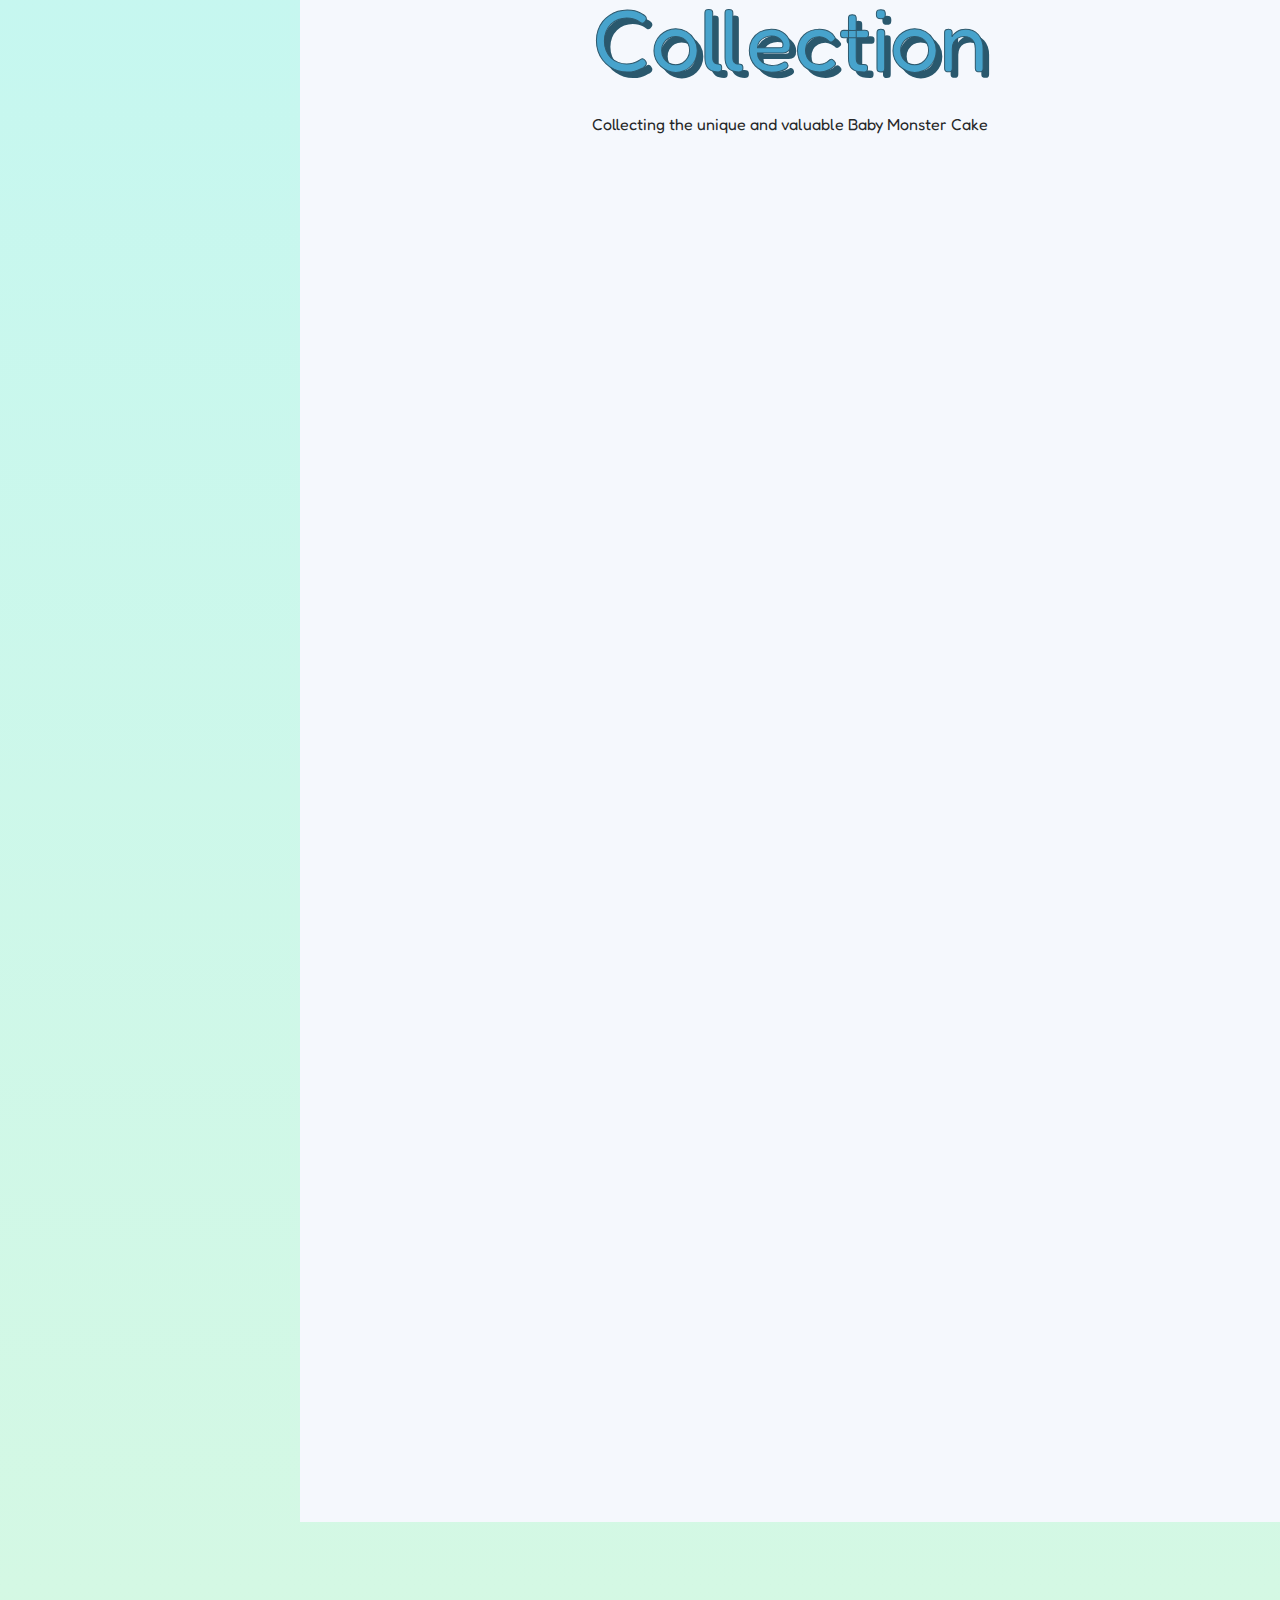
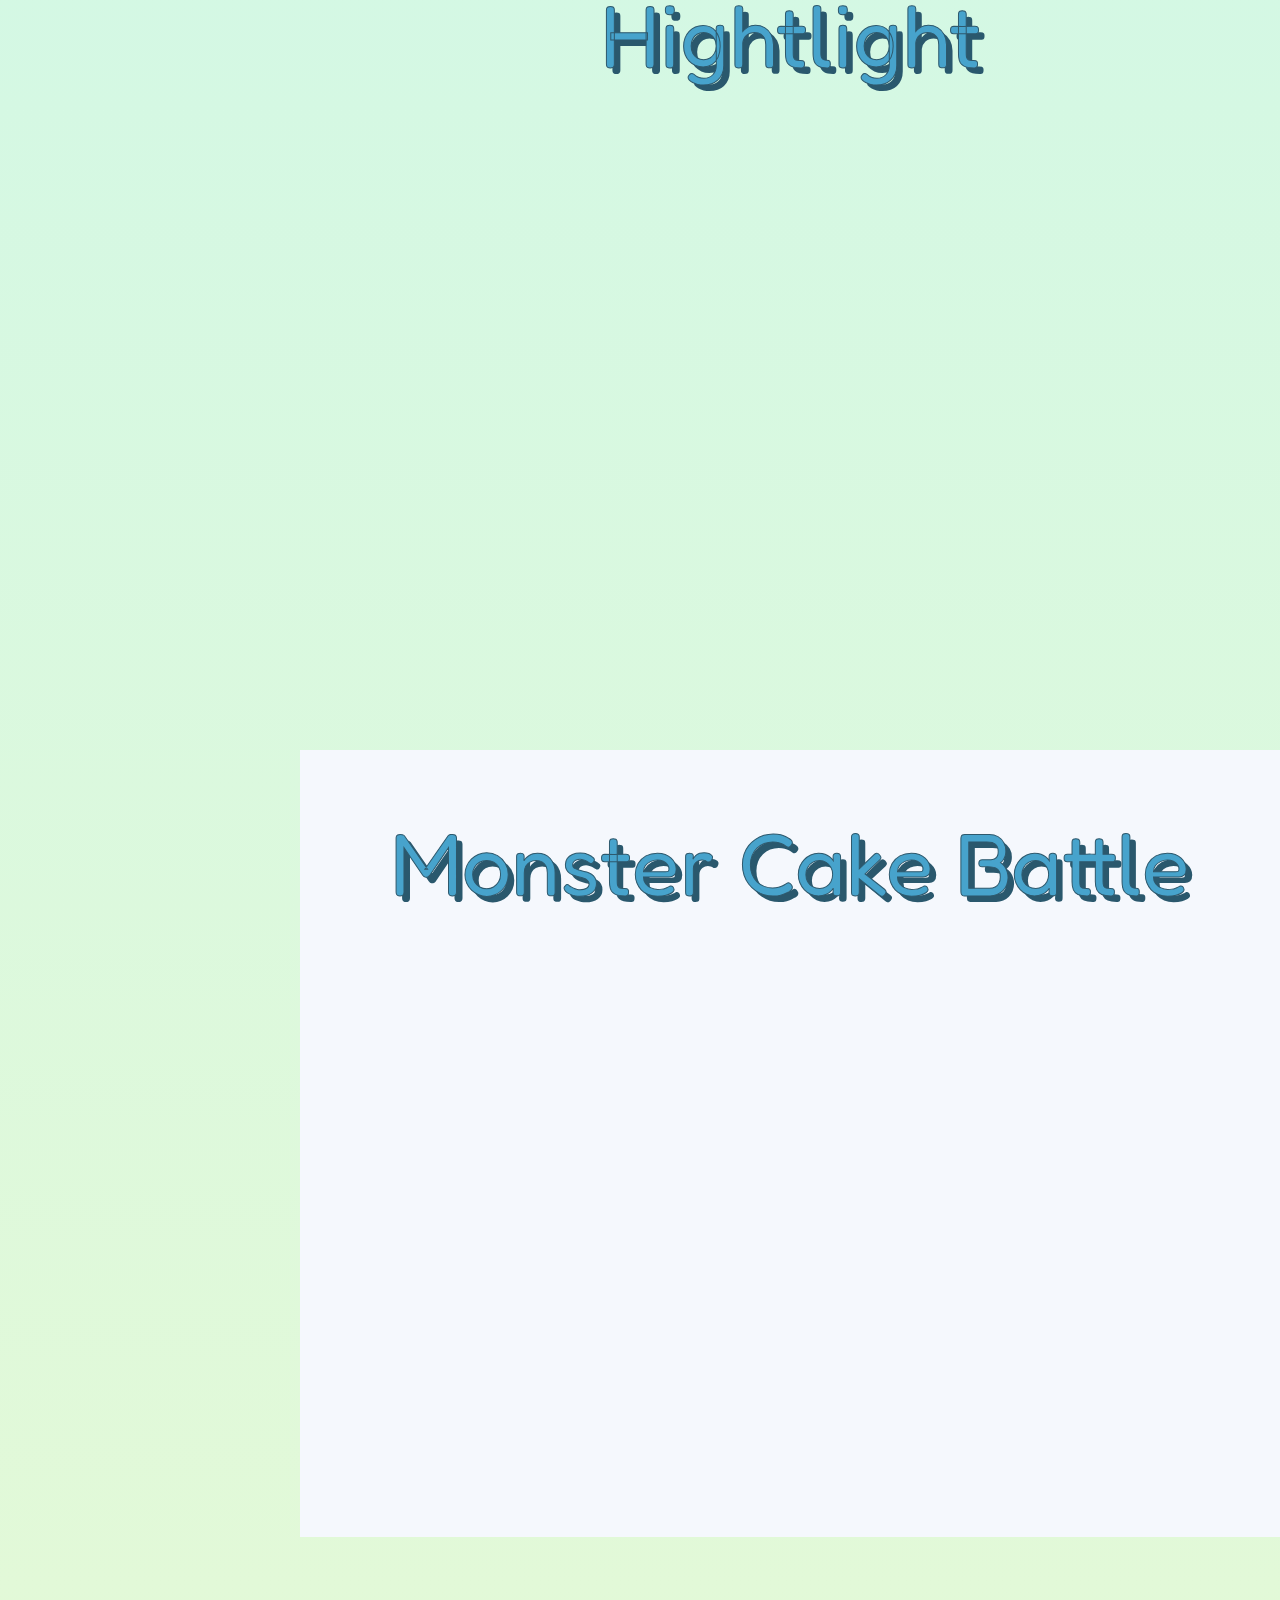
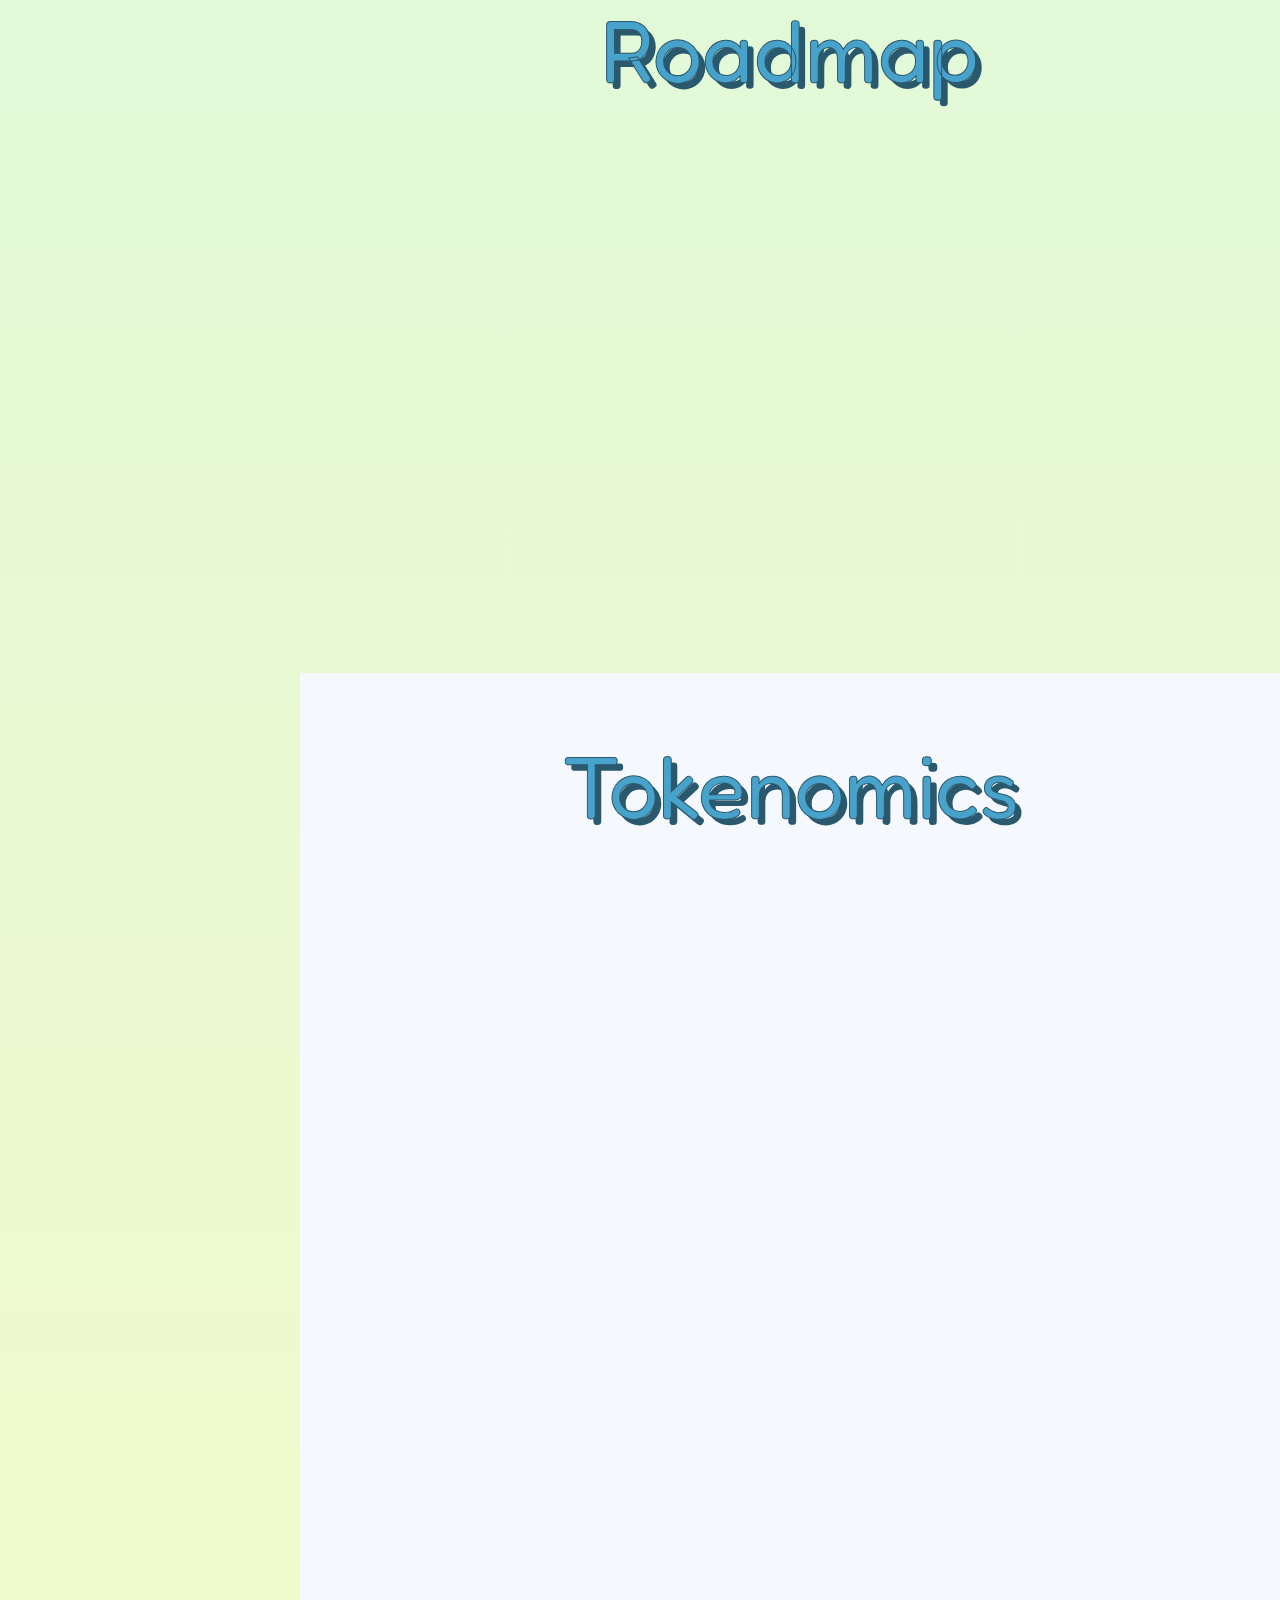
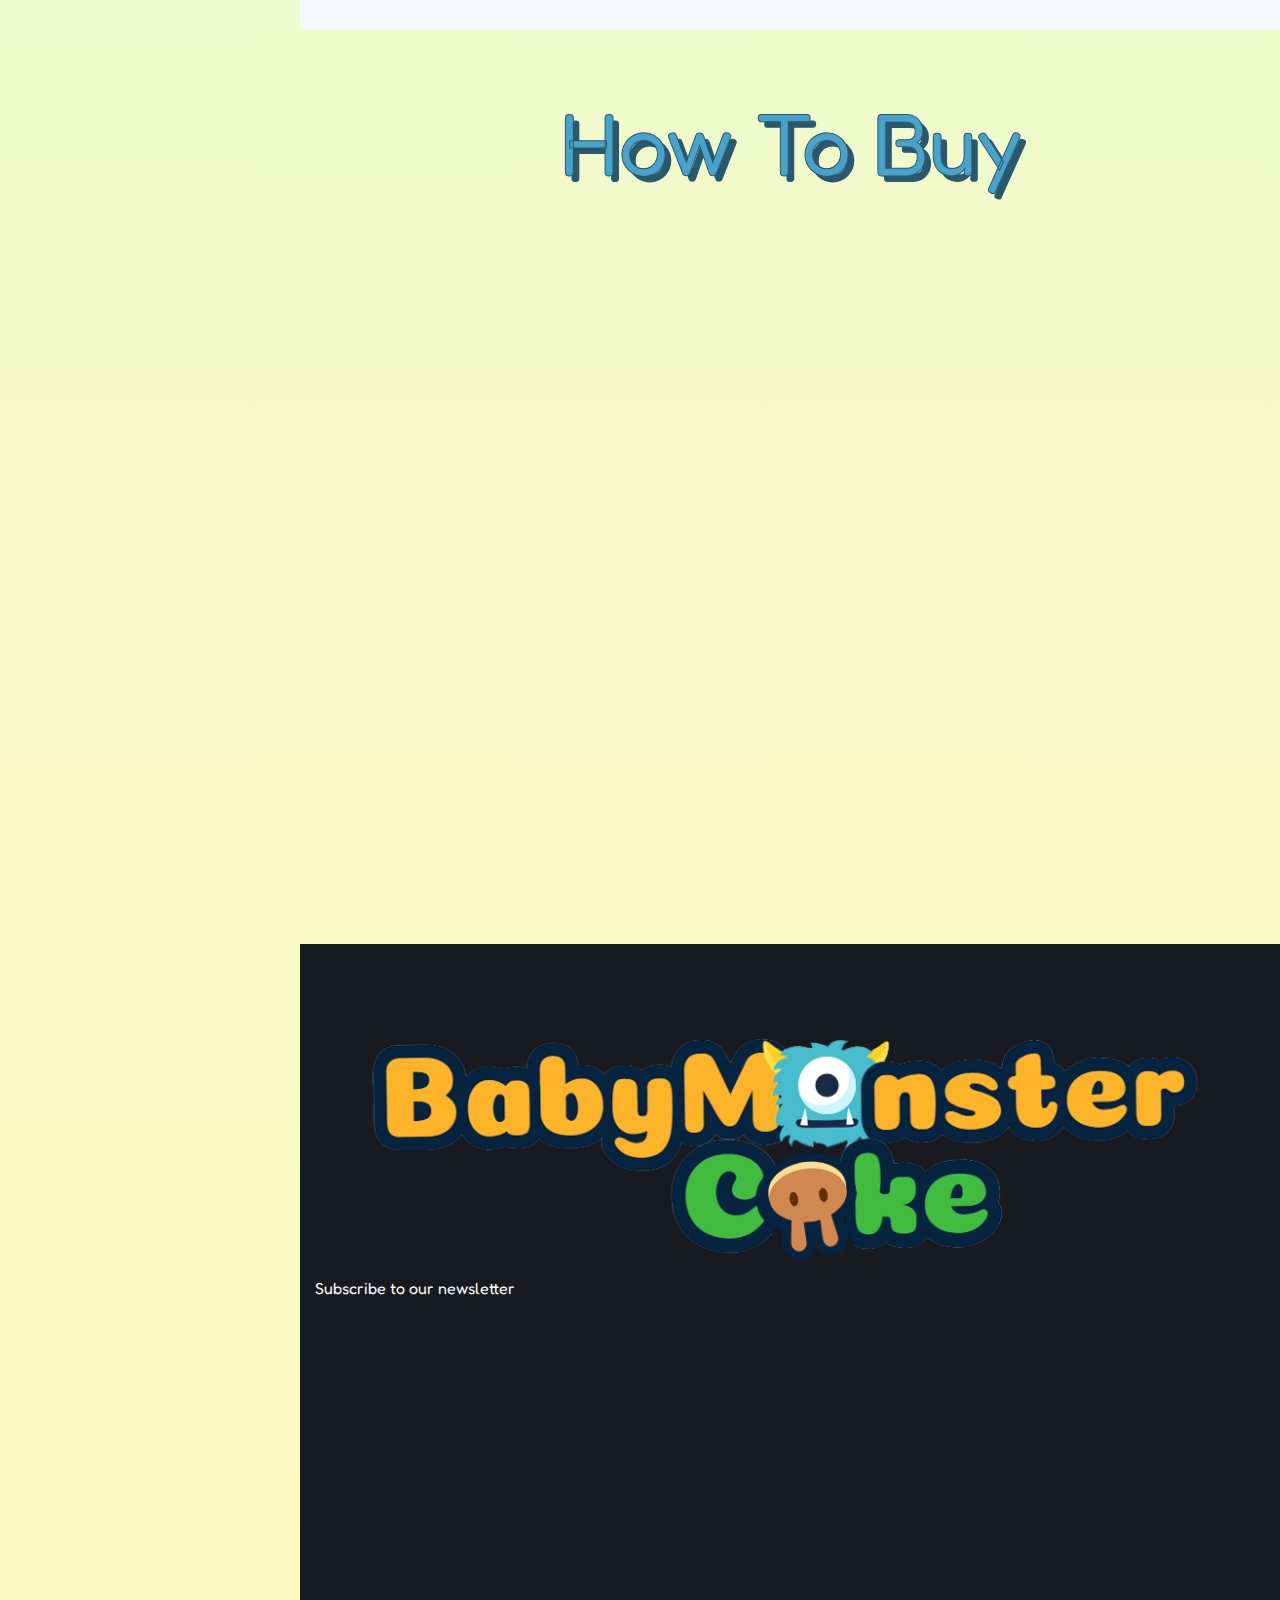
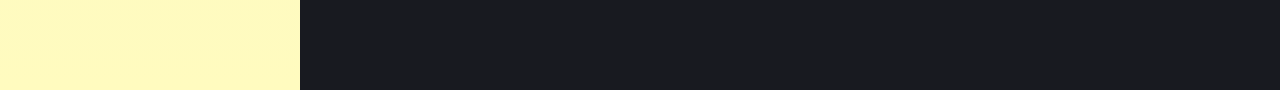
==== commit e70858f7: "fix responsive" ====
--- a/index.html
+++ b/index.html
@@ -18,8 +18,7 @@
   <link rel="preconnect" href="https://fonts.gstatic.com" crossorigin>
   <link href="https://fonts.googleapis.com/css2?family=Fredoka+One&display=swap" rel="stylesheet">
   <!-- <style>
-    @import url('https://fonts.googleapis.com/css2?family=Nunito:ital@0;1&display=swap');
-  </style> -->
+
   <!-- font icon -->
   <link rel="stylesheet" href="https://cdnjs.cloudflare.com/ajax/libs/font-awesome/5.15.4/css/all.min.css">
 
@@ -33,6 +32,7 @@
 
   <!-- Template Main CSS File -->
   <link href="assets/css/style.css" rel="stylesheet" />
+  <!-- <link href="assets/css/respnsive.css" rel="stylesheet" /> -->
 </head>
 
 <body>
@@ -147,7 +147,7 @@
         </div>
 
         <div class="row  justify-content-center" data-aos="fade-up" data-aos-delay="100">
-          <div class="col-lg-4 col-md-6 portfolio-item filter-app">
+          <div class="col-lg-4 col-md-6 col-sm-6 portfolio-item filter-app">
             <div class="portfolio-wrap">
               <img src="assets/img/Red-1.png" class="img-fluid cardImg" alt="" />
               <div class="portfolio-name">
@@ -171,7 +171,7 @@
             </div>
           </div>
 
-          <div class="col-lg-4 col-md-6 portfolio-item filter-app">
+          <div class="col-lg-4 col-md-6 col-sm-6 portfolio-item filter-app">
             <div class="portfolio-wrap">
               <img src="assets/img/Blue-1.png" class="img-fluid cardImg" alt="" />
               <div class="portfolio-name">
@@ -195,7 +195,7 @@
             </div>
           </div>
 
-          <div class="col-lg-4 col-md-6 portfolio-item filter-app">
+          <div class="col-lg-4 col-md-6 col-sm-6 portfolio-item filter-app">
             <div class="portfolio-wrap">
               <img src="assets/img/Yellow-1.png" class="img-fluid cardImg" alt="" />
               <div class="portfolio-name">
@@ -220,7 +220,7 @@
             </div>
           </div>
 
-          <div class="col-lg-4 col-md-6 portfolio-item filter-app">
+          <div class="col-lg-4 col-md-6 col-sm-6 portfolio-item filter-app">
             <div class="portfolio-wrap">
               <img src="assets/img/Green-1.png" class="img-fluid cardImg" alt="" />
               <div class="portfolio-name">
@@ -244,7 +244,7 @@
             </div>
           </div>
 
-          <div class="col-lg-4 col-md-6 portfolio-item filter-app">
+          <div class="col-lg-4 col-md-6 col-sm-6 portfolio-item filter-app">
             <div class="portfolio-wrap">
               <img src="assets/img/Brown-1.png" class="img-fluid cardImg" alt="" />
               <div class="portfolio-name">
--- a/assets/css/style.css
+++ b/assets/css/style.css
@@ -655,10 +655,12 @@
   position: relative;
   overflow: hidden;
   z-index: 1;
+  margin: auto;
+  max-width: 280px;
 }
 
 .portfolio .portfolio-wrap .cardImg {
-  padding: 0 35px;
+  /* padding: 0 35px; */
 }
 
 .portfolio .portfolio-wrap .portfolio-content {
--- a/assets/css/respnsive.css
+++ b/assets/css/respnsive.css
@@ -0,0 +1,232 @@
+/* IP5 */
+@media (max-width: 320px) {
+  .portfolio .portfolio-wrap .portfolio-name {
+    position: absolute;
+    left: 0%;
+    right: 0px;
+
+    font-size: 20px;
+
+    bottom: 23%;
+  }
+  .portfolio .portfolio-wrap .portfolio-content {
+    font-size: 10px;
+
+    position: absolute;
+    left: 0px;
+    right: 0px;
+    max-width: 210px;
+
+    width: 100%;
+    bottom: -16px;
+  }
+}
+/* IP 6/7/8/X*/
+@media (min-width: 320.99px) and (max-width: 375px) {
+  .portfolio .portfolio-wrap .portfolio-content {
+    font-size: 11px;
+
+    position: absolute;
+    left: 0px;
+    right: 0px;
+    max-width: 210px;
+
+    width: 100%;
+    bottom: 0px;
+  }
+
+  .portfolio .portfolio-wrap .portfolio-name {
+    position: absolute;
+    left: 0%;
+    right: 0px;
+
+    font-size: 20px;
+
+    bottom: 25%;
+  }
+}
+/* IPad */
+@media (min-width: 375.99px) and (max-width: 768px){
+  .portfolio .portfolio-wrap .portfolio-content {
+    font-size: 11px;
+
+    position: absolute;
+    left: 0px;
+    right: 0px;
+    max-width: 210px;
+
+    width: 100%;
+    bottom: 0px;
+  }
+
+  .portfolio .portfolio-wrap .portfolio-name {
+    position: absolute;
+    left: 0%;
+    right: 0px;
+
+    font-size: 20px;
+
+    bottom: 25%;
+  }
+}
+
+/* Pixel 2 */
+@media (min-width: 375.99px) and (max-width: 441px){
+  .portfolio .portfolio-wrap .portfolio-content {
+    font-size: 11px;
+
+    position: absolute;
+    left: 0px;
+    right: 0px;
+    max-width: 280px;
+    min-height: 200px;
+
+    width: 100%;
+    bottom: 0px;
+  }
+
+  .portfolio .portfolio-wrap .portfolio-name {
+    position: absolute;
+    left: 0%;
+    right: 0px;
+
+    font-size: 20px;
+
+    bottom: 26%;
+  }
+}
+/* Surface Doual */
+@media (min-width: 441.99px) and (max-width: 540px){
+  .portfolio .portfolio-wrap .portfolio-content {
+    color: rgb(255, 255, 255);
+    font-size: 17px;
+    line-height: 27px;
+    position: absolute;
+    left: 0px;
+    right: 0px;
+    max-width: 395px;
+    margin: auto;
+    padding: 10px 15px 30px;
+    width: 100%;
+    bottom: 0px;
+    min-height: 300px;
+    text-align: center;
+    -webkit-box-align: center;
+    align-items: center;
+    display: flex;
+}
+.portfolio .portfolio-wrap .portfolio-name {
+  position: absolute;
+  left: 0%;
+  right: 0px;
+  margin: auto;
+
+  color: Red;
+  font-size: 25px;
+  text-align: center;
+
+  padding: 10px 15px 30px;
+  width: 100%;
+  bottom: 28%;
+
+  -webkit-box-align: center;
+  align-items: center;
+}
+}
+
+@media (min-width: 540.99px) and (max-width: 767px) {
+  .portfolio .portfolio-wrap .portfolio-content {
+    color: rgb(255, 255, 255);
+    font-size: 16px;
+    line-height: 25px;
+    position: absolute;
+    left: 0px;
+    right: 0px;
+    max-width: 400px;
+    margin: auto;
+    padding: 10px 15px 30px;
+    width: 100%;
+    bottom: 0px;
+    min-height: 300px;
+    text-align: center;
+    -webkit-box-align: center;
+    align-items: center;
+    display: flex;
+  }
+
+  .portfolio .portfolio-wrap .portfolio-name {
+    position: absolute;
+    left: 0%;
+    right: 0px;
+    font-size: 25px;
+    bottom: 28%;
+  }
+}
+
+
+@media (min-width: 768px) and (max-width: 991.99px) {
+}
+
+@media (min-width: 576px) and (max-width: 991.99px) {
+}
+
+@media (min-width: 992px) and (max-width: 1195.99px) {
+  .portfolio .portfolio-wrap .portfolio-content {
+    color: rgb(255, 255, 255);
+    font-size: 10px;
+    line-height: 17px;
+    position: absolute;
+    left: 0px;
+    right: 0px;
+    max-width: 215px;
+    margin: auto;
+    padding: 10px 15px 30px;
+    width: 100%;
+    bottom: -11px;
+    min-height: 130px;
+    text-align: center;
+    -webkit-box-align: center;
+    align-items: center;
+    display: flex;
+  }
+
+  .portfolio .portfolio-wrap .portfolio-name {
+    position: absolute;
+    left: 0%;
+    right: 0px;
+
+    font-size: 20px;
+    bottom: 23%;
+  }
+}
+
+@media (min-width: 1196px) and (max-width: 1366px) {
+  .portfolio .portfolio-wrap .portfolio-content {
+    color: rgb(255, 255, 255);
+    font-size: 10px;
+    line-height: 17px;
+    position: absolute;
+    left: 0px;
+    right: 0px;
+    max-width: 220px !important;
+    margin: auto;
+    padding: 10px 15px 30px;
+    width: 100%;
+    bottom: -10px;
+    min-height: 125px !important;
+    text-align: center;
+    -webkit-box-align: center;
+    align-items: center;
+    display: flex;
+  }
+
+  .portfolio .portfolio-wrap .portfolio-name {
+    position: absolute;
+    left: 0%;
+    right: 0px;
+
+    font-size: 20px;
+    bottom: 23%;
+  }
+}
+
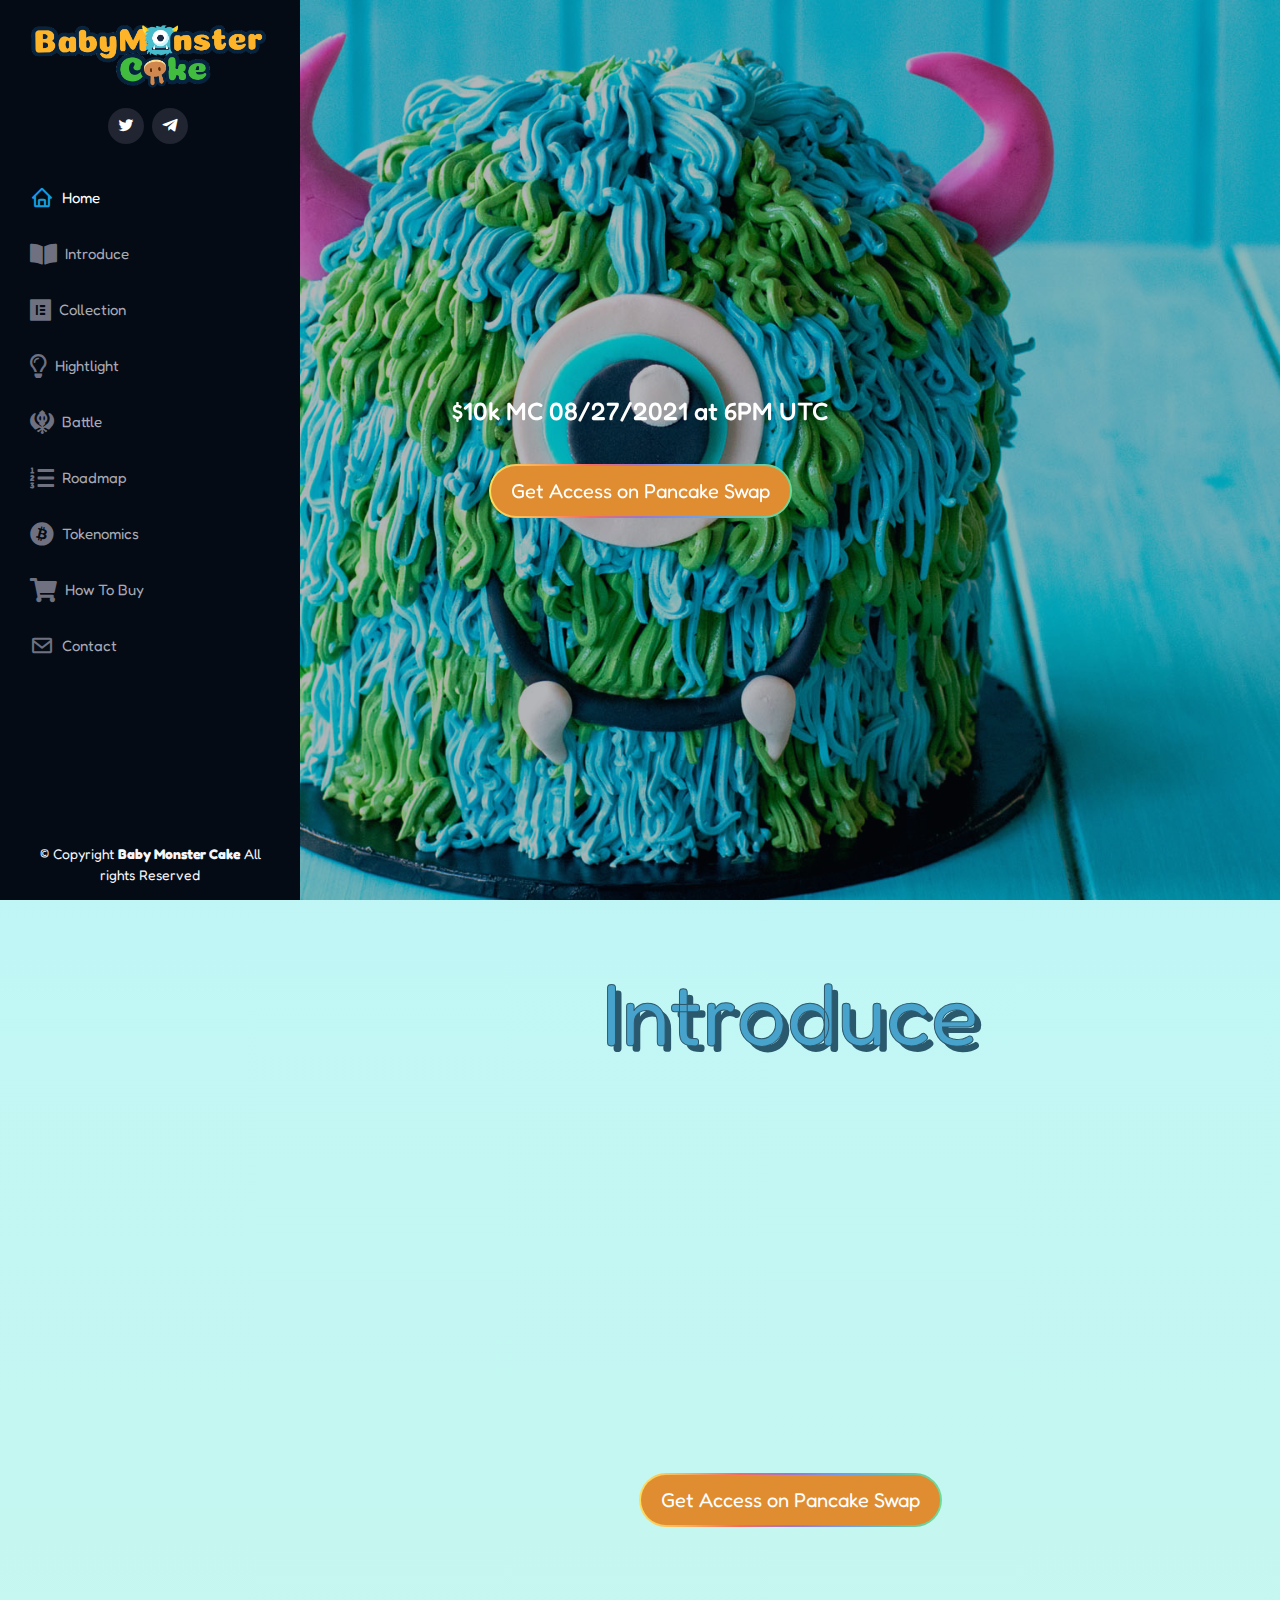
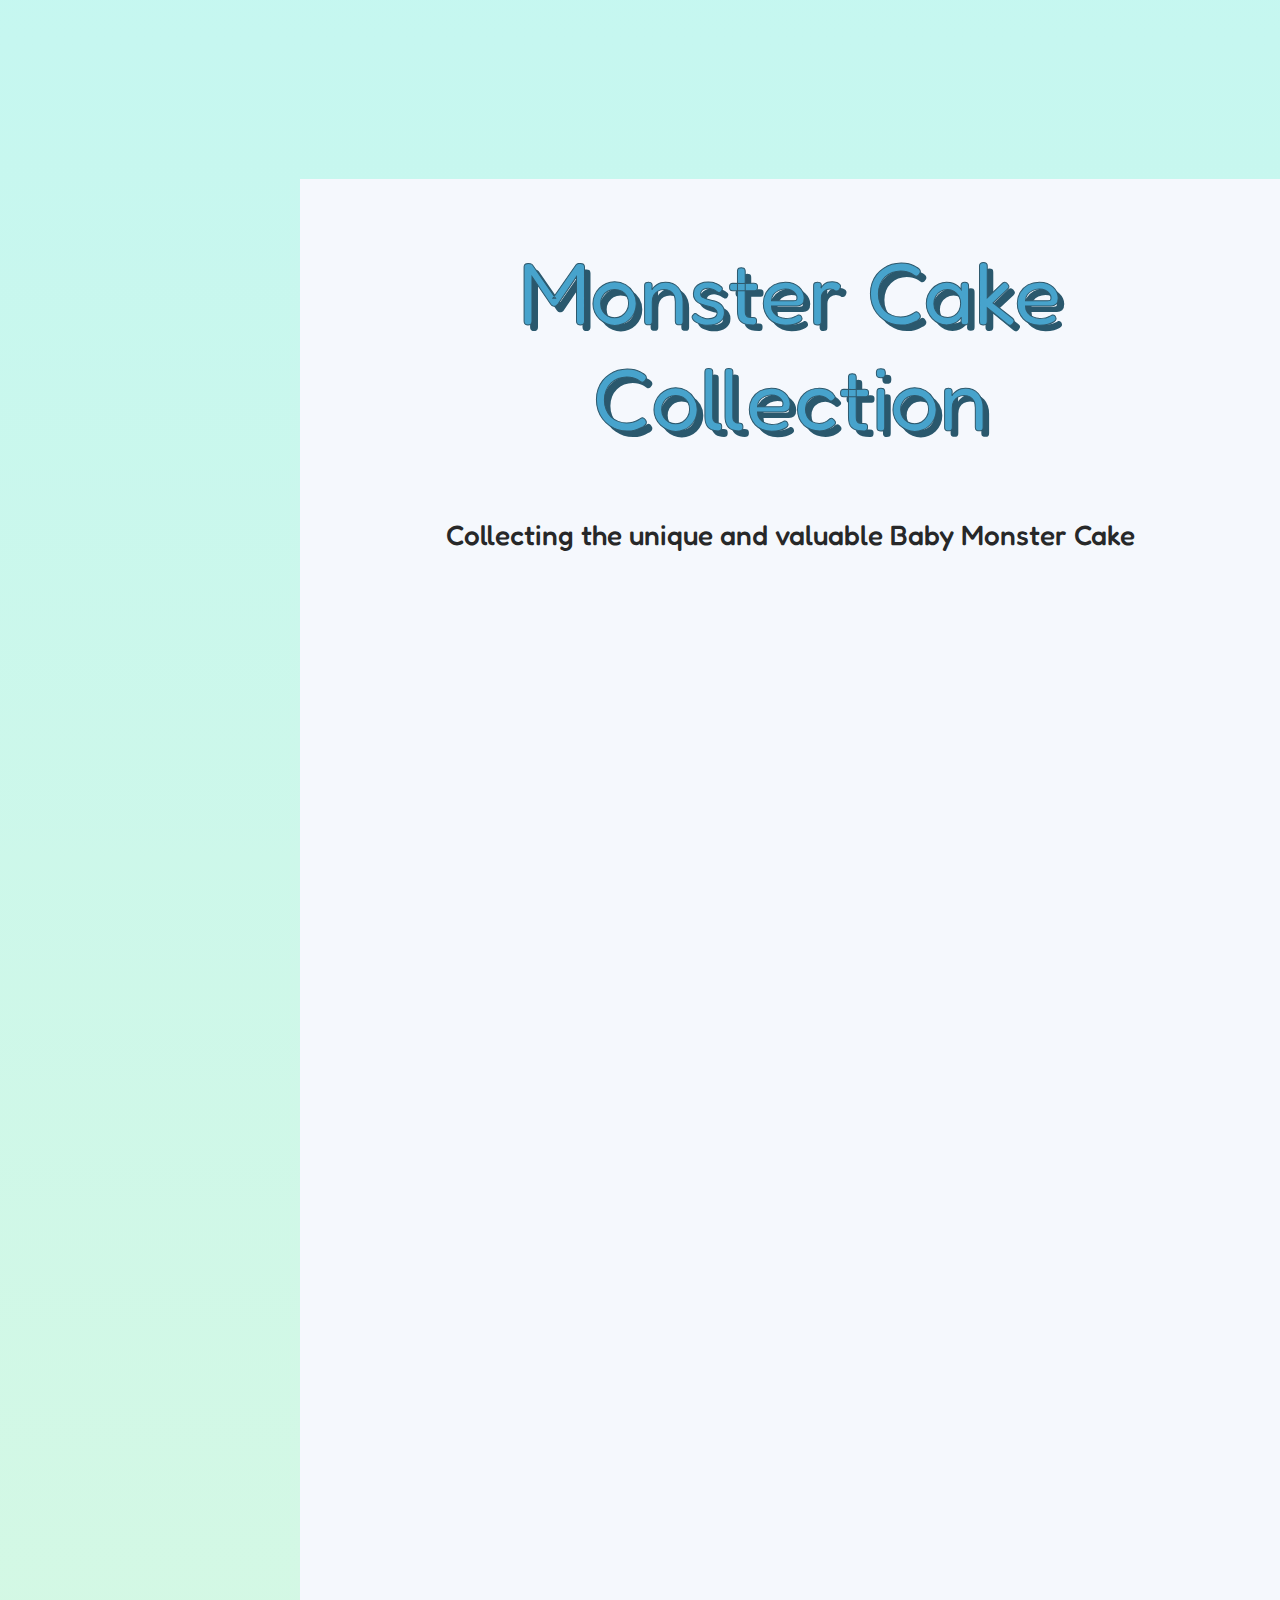
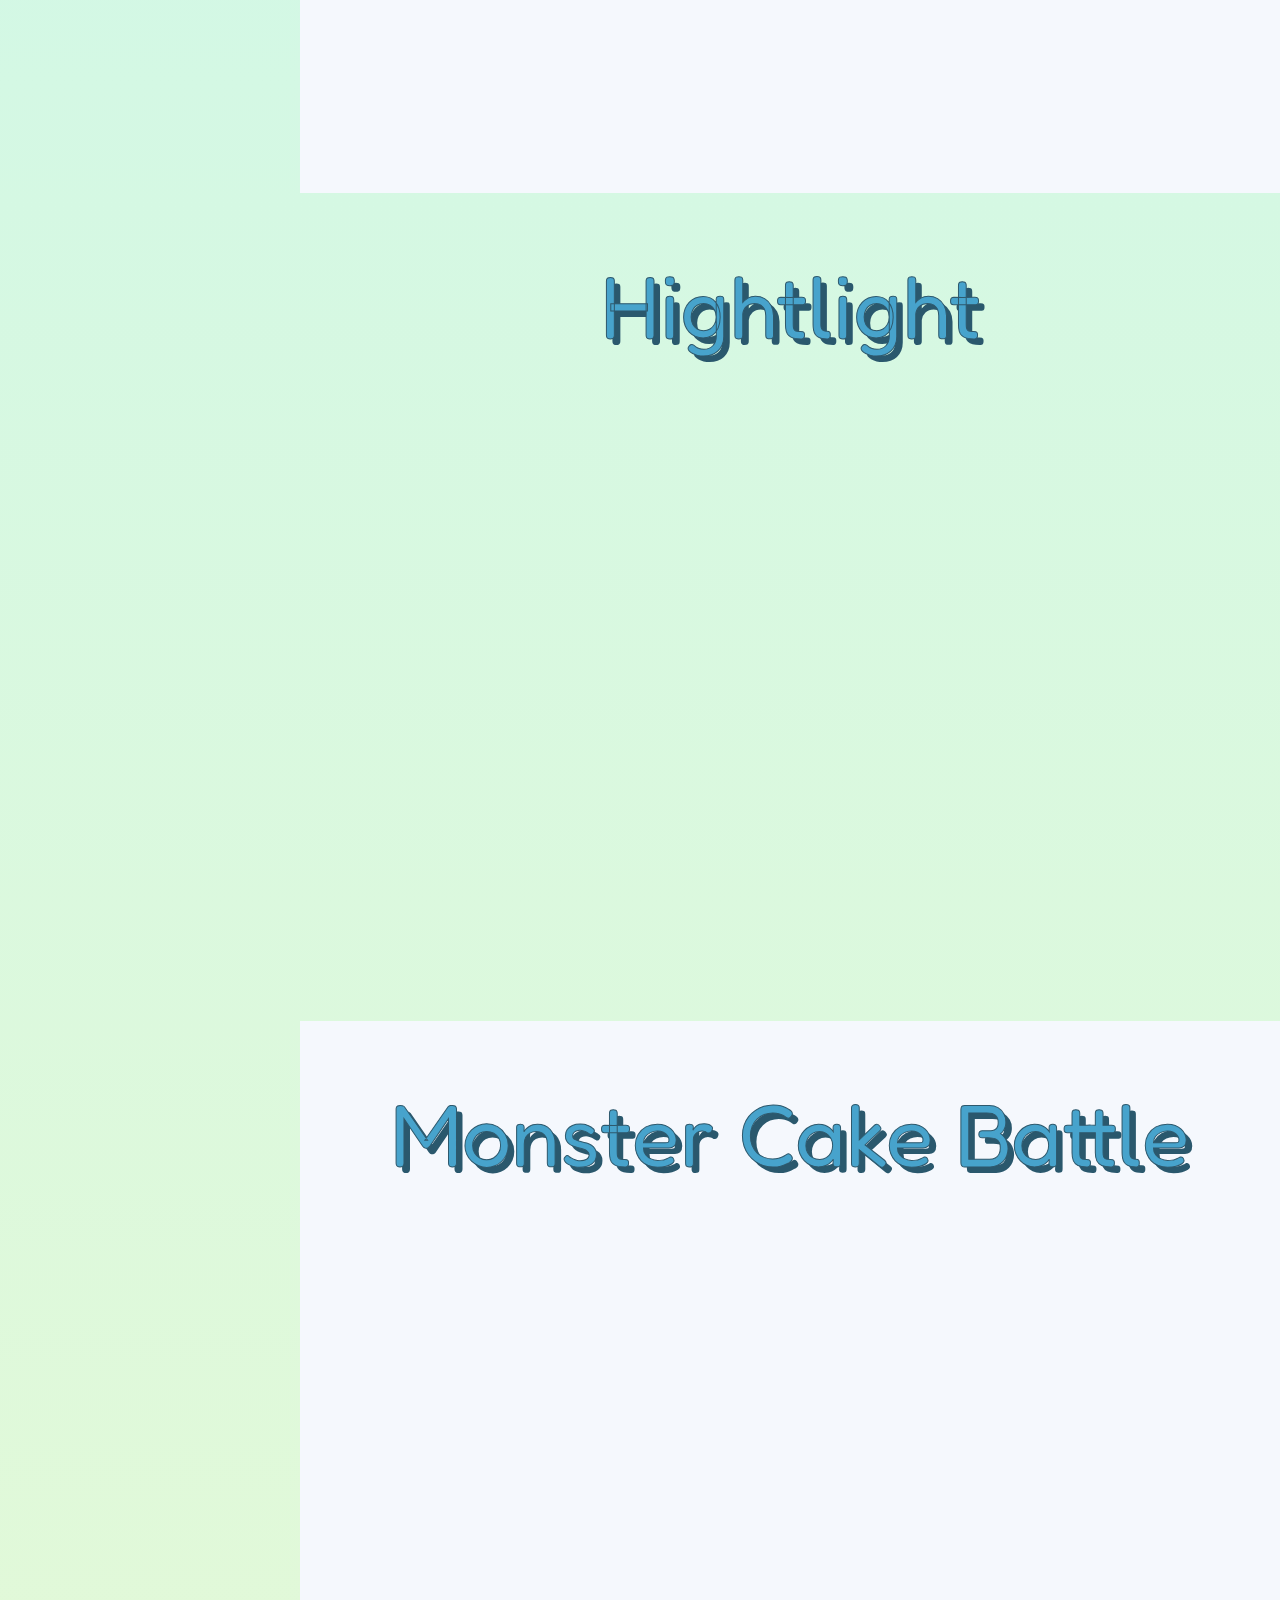
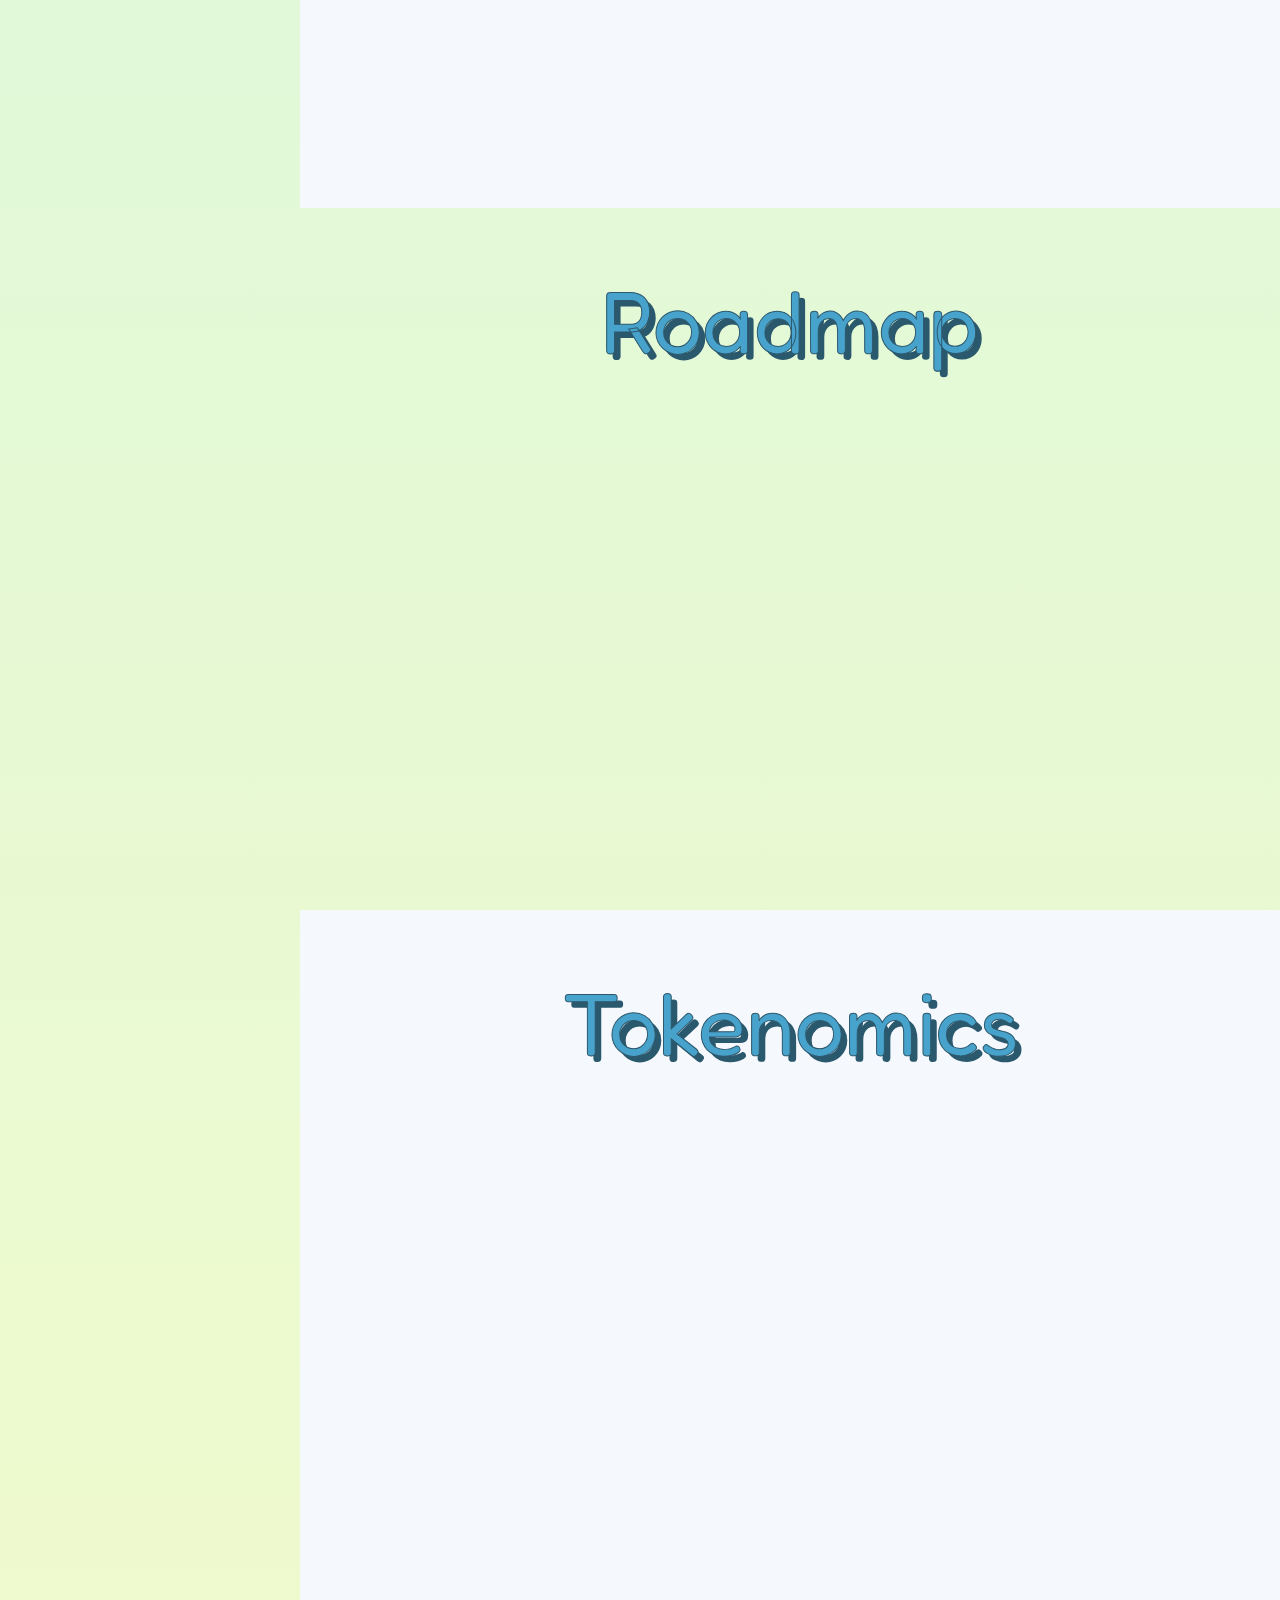
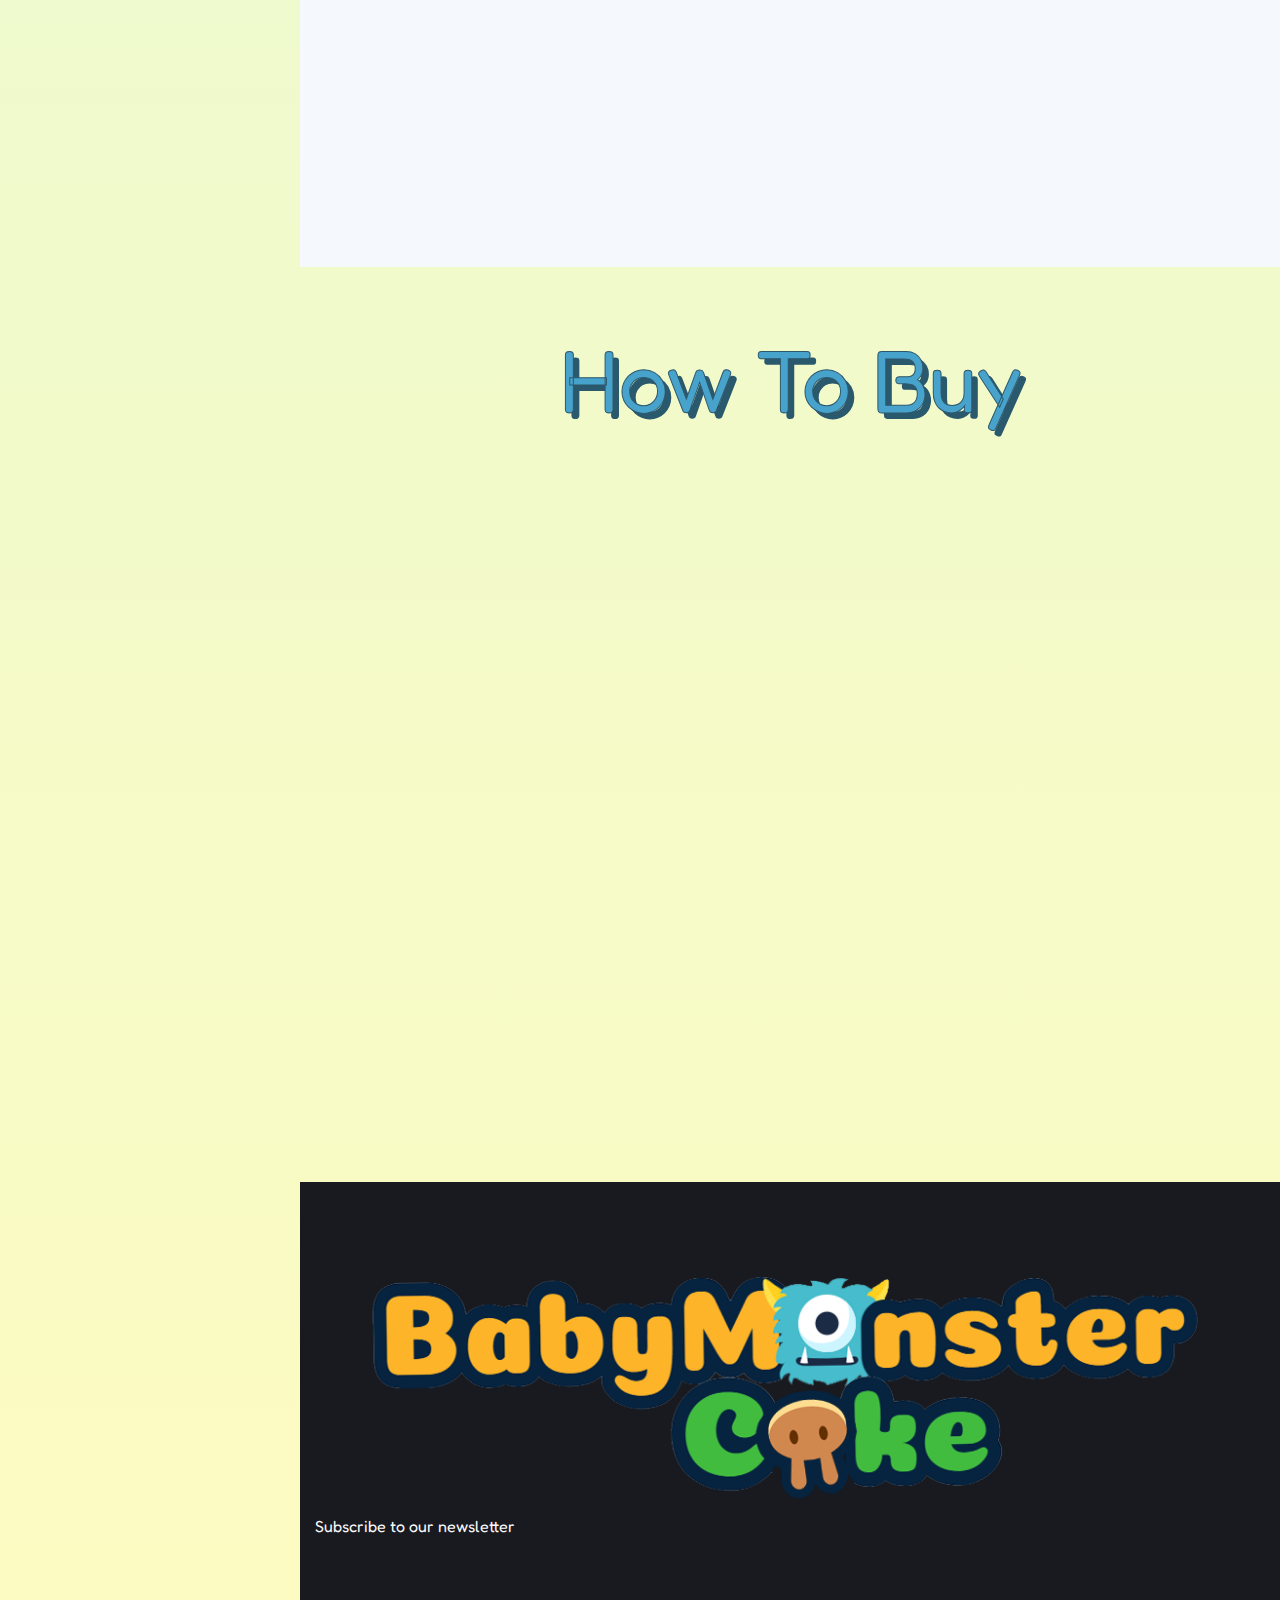
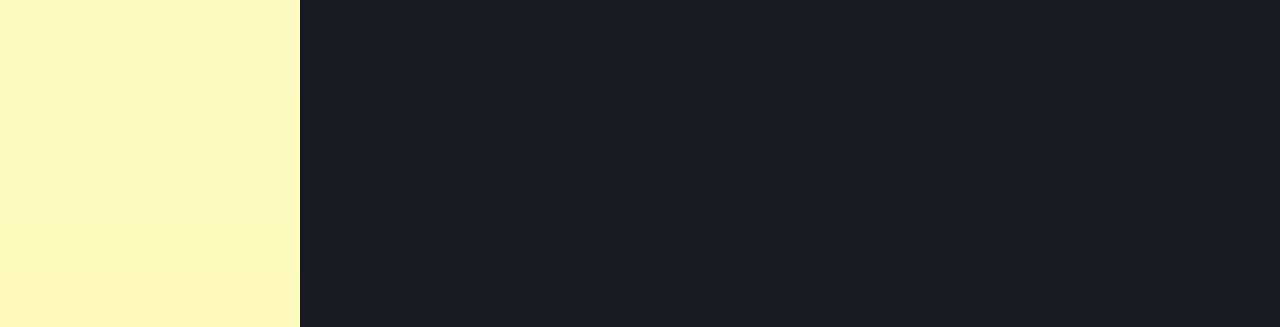
==== commit 292d29cd: "update countDown and Introduce" ====
--- a/index.html
+++ b/index.html
@@ -98,7 +98,8 @@
   <!-- ======= Hero Section ======= -->
   <section id="hero" class="d-flex flex-column justify-content-center align-items-center">
     <div class="hero-container" data-aos="fade-in">
-      <h1 class="myStroke myTitleBanner myShadow">Baby Monster Cake</h1>
+      <h6 class="">$10k MC 08/27/2021 at 6PM UTC</h6>
+      <h1 id="demo" class="myStroke myTitleBanner myShadow"></h1>
       <a href="https://pancakeswap.finance/swap" target="_blank">
         <button class="btn3">
           <span>Get Access on Pancake
@@ -116,11 +117,11 @@
         <div class="section-title">
           <h2 class="myTitle">Introduce</h2>
         </div>
-        <div class="row">
-          <div class="col-lg-4" data-aos="fade-right">
-            <img src="assets/img/il_fullxfull.1025935232_ixv2.jpg" class="img-fluid" alt="" />
-          </div>
-          <div class="col-lg-8 pt-4 pt-lg-0 content" data-aos="fade-left">
+        <div class="row pb-5">
+          <div class="col-sm-12 col-md-6 col-lg-4 aboutLogo" data-aos="fade-right">
+            <img src="assets/img/logo.png" class="img-fluid" alt="logo" />
+          </div>
+          <div class="col-sm-12 col-md-6 col-lg-8 pt-4 pt-lg-0 content" data-aos="fade-left">
             <h3>What is Baby Monster Cake?</h3>
             <p class="myP">
               Baby Monster Cake is inspired by Monster Story and Monster Cake Birthday, our mission is to bring a
@@ -132,6 +133,24 @@
             </p>
           </div>
         </div>
+        <div class="aboutBtn">
+          <a href="https://pancakeswap.finance/swap" target="_blank">
+            <button class="btn3">
+              <span>Get Access on Pancake
+                Swap</span>
+            </button>
+          </a>
+        </div>
+
+        <div class="section-title mt-3 comingSoon">
+          <h2 class="text-center mb-3" data-aos="fade-up">Coming <span class="text-danger">Soon</span> On</h2>
+          <div class="row justify-content-center">
+            <img src="./assets//img/coinMatketCap.png" alt="" class="aboutImg" data-aos="fade-right"
+              data-aos-delay="100">
+            <img src="./assets//img/coinGecko.png" alt="" class="aboutImg" data-aos="fade-left" data-aos-delay="180">
+          </div>
+        </div>
+
       </div>
     </section>
     <!-- End Introduce -->
@@ -141,9 +160,9 @@
       <div class="container">
         <div class="section-title">
           <h2 class="myTitle">Monster Cake Collection</h2>
-          <p class="text-center">
+          <h3 class="text-center py-5">
             Collecting the unique and valuable Baby Monster Cake
-          </p>
+          </h3>
         </div>
 
         <div class="row  justify-content-center" data-aos="fade-up" data-aos-delay="100">
@@ -266,24 +285,6 @@
                 </div>
               </div>
             </div>
-          </div>
-        </div>
-
-        <div class="section-title">
-          <h2 class="text-center" data-aos="fade-up">Coming <span class="text-danger">Soon</span> On</h2>
-        </div>
-
-        <div class="row justify-content-center">
-          <div class="col-lg-4 col-md-6" data-aos="fade-up" data-aos-delay="100">
-            <img src="./assets//img/coinMatketCap.png" alt="" class="w-100">
-          </div>
-
-          <div class="col-lg-4 col-md-6" data-aos="fade-up" data-aos-delay="180">
-            <img src="./assets//img/coinGecko.png" alt="" class="w-100">
-          </div>
-
-          <div class="col-lg-4 col-md-6" data-aos="fade-up" data-aos-delay="220">
-            <img src="./assets//img/coinBase.png" alt="" class="w-100">
           </div>
         </div>
       </div>
@@ -326,7 +327,7 @@
               <i class="fas fa-coins"></i>
               <!-- <span data-toggle="counter-up">1,463</span> -->
               <span>Hold To Earn</span>
-              <p>You can lock tokens into VeroFarm partner platform's decentralized protocols to earn rewards.</p>
+              <p>By holding $Monstercake you can get reward $cake every 60 munites</p>
             </div>
           </div>
         </div>
@@ -379,7 +380,6 @@
               <ul>
                 <li>R&D ideas for Blockchain games.</li>
                 <li>Products, market Research and Development.</li>
-                <li>Raise funds from Angel Investors UFIN.</li>
               </ul>
             </div>
 
@@ -391,27 +391,13 @@
                 <li>Announce game’s frame and features IDO round.</li>
                 <li>Release Seed NFTs list.</li>
                 <li>Release APK version.</li>
-                <li>Announce VeroFarm Free to Play.</li>
+                <li>Announce BabyMonsterCake Free to Play.</li>
               </ul>
             </div>
-            <!-- <div class="resume-item">
-              <h4>Bachelor of Fine Arts &amp; Graphic Design</h4>
-              <h5>2010 - 2014</h5>
-              <p><em>Rochester Institute of Technology, Rochester, NY</em></p>
-              <p>
-                Quia nobis sequi est occaecati aut. Repudiandae et iusto quae
-                reiciendis et quis Eius vel ratione eius unde vitae rerum
-                voluptates asperiores voluptatem Earum molestiae consequatur
-                neque etlon sader mart dila
-              </p>
-            </div> -->
           </div>
           <div class="col-lg-6" data-aos="fade-up" data-aos-delay="100">
             <h3 class="resume-title">4th Quarter</h3>
             <div class="resume-item">
-              <!-- <h4>Senior graphic design specialist</h4> -->
-              <!-- <h5>2019 - Present</h5> -->
-              <!-- <p><em>Experion, New York, NY </em></p> -->
               <ul>
                 <li>
                   Play To Earn.
@@ -446,7 +432,7 @@
               <ul>
                 <li class="py-2">Name project: BabyMonsterCake</li>
                 <li class="py-2">Ticket: $Monstercake</li>
-                <li class="py-2">Initial marketcap: 20bnb </li>
+                <li class="py-2">Initial marketcap: 30.000$</li>
               </ul>
             </div>
           </div>
@@ -581,11 +567,6 @@
                   <p>+1 5589 55488 55s</p>
                 </div>
               </a>
-
-
-              <!-- <iframe
-                src="https://www.google.com/maps/embed?pb=!1m14!1m8!1m3!1d12097.433213460943!2d-74.0062269!3d40.7101282!3m2!1i1024!2i768!4f13.1!3m3!1m2!1s0x0%3A0xb89d1fe6bc499443!2sDowntown+Conference+Center!5e0!3m2!1smk!2sbg!4v1539943755621"
-                frameborder="0" style="border: 0; width: 100%; height: 290px" allowfullscreen></iframe> -->
             </div>
           </div>
 
@@ -636,6 +617,39 @@
 
   <!-- Template Main JS File -->
   <script src="assets/js/main.js"></script>
+
+  <!-- Countdown -->
+  <script>
+    // Set the date we're counting down to
+    var countDownDate = new Date("Sep 20, 2021 21:27:00").getTime();
+
+    // Update the count down every 1 second
+    var x = setInterval(function () {
+
+      // Get today's date and time
+      var now = new Date().getTime();
+
+      // Find the distance between now and the count down date
+      var distance = countDownDate - now;
+
+      // Time calculations for days, hours, minutes and seconds
+      var days = Math.floor(distance / (1000 * 60 * 60 * 24));
+      var hours = Math.floor((distance % (1000 * 60 * 60 * 24)) / (1000 * 60 * 60));
+      var minutes = Math.floor((distance % (1000 * 60 * 60)) / (1000 * 60));
+      var seconds = Math.floor((distance % (1000 * 60)) / 1000);
+
+      // Output the result in an element with id="demo"
+      document.getElementById("demo").innerHTML = days + "d " + hours + "h "
+        + minutes + "m " + seconds + "s ";
+
+      // If the count down is over, write some text
+      if (distance < 0) {
+        clearInterval(x);
+        document.getElementById("demo").innerHTML = "Baby Monster Cake";
+      }
+    }, 1000);
+  </script>
+
 </body>
 
 </html>--- a/assets/css/style.css
+++ b/assets/css/style.css
@@ -1,4 +1,3 @@
-
 /**
 * Template Name: iPortfolio - v1.5.1
 * Template URL: https://bootstrapmade.com/iportfolio-bootstrap-portfolio-websites-template/
@@ -148,11 +147,13 @@
   font-weight: 400 !important;
   -webkit-text-stroke: 1px #2e596d;
 }
-.myShadow{
+
+.myShadow {
   text-shadow: 6px 6px #2a586d;
 }
-.myP{
-  font-size:  1.2rem;
+
+.myP {
+  font-size: 1.2rem;
 }
 
 
@@ -170,7 +171,7 @@
   list-style: none;
 }
 
-.nav-menu > ul > li {
+.nav-menu>ul>li {
   position: relative;
   white-space: nowrap;
 }
@@ -192,15 +193,15 @@
 }
 
 .nav-menu a:hover,
-.nav-menu .active > a,
-.nav-menu li:hover > a {
+.nav-menu .active>a,
+.nav-menu li:hover>a {
   text-decoration: none;
   color: #fff;
 }
 
 .nav-menu a:hover i,
-.nav-menu .active > a i,
-.nav-menu li:hover > a i {
+.nav-menu .active>a i,
+.nav-menu li:hover>a i {
   color: #149ddd;
 }
 
@@ -245,41 +246,43 @@
   background: url("../img/6cad658e-monster-cake_lc.jpg") top center;
   background-size: cover;
 }
+
 .btn3 {
   padding: 2px;
   outline: 0;
   font-size: 17px;
   color: rgb(255, 255, 255);
-  background: -webkit-gradient(
-    linear,
-    left top,
-    right top,
-    from(#fdde5c),
-    color-stop(#f8ab5e),
-    color-stop(#f56a62),
-    color-stop(#a176c8),
-    color-stop(#759beb),
-    color-stop(#65beb3),
-    to(#70db96)
-  );
+  background: -webkit-gradient(linear,
+      left top,
+      right top,
+      from(#fdde5c),
+      color-stop(#f8ab5e),
+      color-stop(#f56a62),
+      color-stop(#a176c8),
+      color-stop(#759beb),
+      color-stop(#65beb3),
+      to(#70db96));
   background: linear-gradient(to right, #fdde5c, #f8ab5e, #f56a62, #a176c8, #759beb, #65beb3, #70db96);
   border-radius: 30px;
   border: 0;
   box-shadow: none;
   cursor: pointer;
 }
+
 .btn3:hover {
   background: linear-gradient(to right, #70db96, #65beb3, #759beb, #a176c8, #f56a62, #f8ab5e, #fdde5c);
   transition: all 1s;
 }
-.btn3 > span {
+
+.btn3>span {
   display: block;
   padding: 10px 20px;
   font-size: 20px;
   background: #e08d31;
   border-radius: 30px;
 }
-.btn3 > span:hover {
+
+.btn3>span:hover {
   background: #f56a62;
   transition: all 0.5s;
 }
@@ -313,7 +316,8 @@
 #hero p {
   color: #fff;
   margin-bottom: 50px;
-  font-size: 26px;
+  font-size: 30px;
+  font-weight: 700;
   font-family: "Poppins", sans-serif;
 }
 
@@ -354,7 +358,8 @@
 .section-bg {
   background: #f5f8fd;
 }
-.section-bg-dark{
+
+.section-bg-dark {
   background: #181a20;
 }
 
@@ -390,6 +395,7 @@
   color: #47a3cc;
   margin: 0;
 }
+
 .myTitle {
   text-align: center;
   color: #fff;
@@ -397,6 +403,7 @@
   -webkit-text-stroke: 1px #2e596d;
   text-shadow: 6px 6px #2a586d;
 }
+
 /* myResponsive */
 @media only screen and (min-width: 200px) {
 
@@ -405,6 +412,14 @@
     line-height: 56px;
     color: #fff;
   }
+
+  #hero h6 {
+    margin: 0 0 25px 0;
+    line-height: 56px;
+    color: #fff;
+    font-size: 25px;
+  }
+
   .myTitleBanner {
     font-size: 3rem !important;
     color: #fff;
@@ -412,6 +427,7 @@
     -webkit-text-stroke: 1px #2e596d;
     text-shadow: 6px 6px #2a586d;
   }
+
   .myTitle {
     font-size: 3.5rem !important;
   }
@@ -423,6 +439,14 @@
     line-height: 56px;
     color: #fff;
   }
+
+  #hero h6 {
+    margin: 0 0 25px 0;
+    line-height: 56px;
+    color: #fff;
+    font-size: 25px;
+  }
+
   .myTitleBanner {
     font-size: 5rem !important;
     text-shadow: 6px 6px rgb(42 88 109 / 62%);
@@ -430,6 +454,7 @@
     font-weight: 400;
     -webkit-text-stroke: 1px #2e596d;
   }
+
   .myTitle {
     font-size: 5.5rem !important;
   }
@@ -438,6 +463,41 @@
 /*--------------------------------------------------------------
 # About
 --------------------------------------------------------------*/
+@keyframes float {
+  0% {
+    transform: translatey(0px);
+  }
+
+  50% {
+    transform: translatey(-30px);
+  }
+
+  100% {
+    transform: translatey(0px);
+  }
+}
+
+.about .aboutLogo {
+  transform: translatey(0px);
+  -webkit-animation: float 6s ease-in-out infinite;
+  animation: float 6s ease-in-out infinite;
+  text-align: center;
+  width: 90%;
+}
+
+.about .comingSoon .row .aboutImg {
+  /* float: right; */
+  width: 250px;
+}
+
+.about .aboutBtn {
+  text-align: center;
+}
+
+
+
+@media (max-width:767.99) {}
+
 .about .content h3 {
   font-weight: 700;
   font-size: 26px;
@@ -461,6 +521,12 @@
 
 .about .content p:last-child {
   margin-bottom: 0;
+}
+
+.about .comingSoon h2 {
+  margin-bottom: 0;
+  margin-top: 30px;
+  padding-bottom: 0;
 }
 
 /*--------------------------------------------------------------
@@ -664,23 +730,24 @@
 }
 
 .portfolio .portfolio-wrap .portfolio-content {
-    color: rgb(255, 255, 255);
-    font-size: 13px;
-    line-height: 17px;
-    position: absolute;
-    left: 0px;
-    right: 0px;
-    max-width: 250px;
-    margin: auto;
-    padding: 10px 15px 30px;
-    width: 100%;
-    bottom: 0px;
-    min-height: 145px;
-    text-align: center;
-    -webkit-box-align: center;
-    align-items: center;
-    display: flex;
-}
+  color: rgb(255, 255, 255);
+  font-size: 13px;
+  line-height: 17px;
+  position: absolute;
+  left: 0px;
+  right: 0px;
+  max-width: 240px;
+  margin: auto;
+  padding: 10px 15px 30px;
+  width: 100%;
+  bottom: 0px;
+  min-height: 145px;
+  text-align: center;
+  -webkit-box-align: center;
+  align-items: center;
+  display: flex;
+}
+
 .portfolio .portfolio-wrap .portfolio-name {
   position: absolute;
   left: 0%;
@@ -701,7 +768,7 @@
 
 .portfolio .portfolio-wrap::before {
   content: "";
-  background: rgba(255, 255, 255, 0.5);
+  background: rgba(25, 25, 24, 0.7);
   position: absolute;
   left: 0;
   right: 0;
@@ -710,6 +777,7 @@
   transition: all ease-in-out 0.3s;
   z-index: 2;
   opacity: 0;
+  border-radius: 17px;
 }
 
 .portfolio .portfolio-wrap .portfolio-links {
@@ -732,6 +800,7 @@
   transition: 0.3s;
   width: 50%;
 }
+
 .portfolio .portfolio-wrap .portfolio-text {
   opacity: 1;
   left: 0;
@@ -743,10 +812,13 @@
   display: flex;
   justify-content: center;
 }
+
 .portfolio .portfolio-wrap .portfolio-text p {
   font-size: 23px;
   font-weight: bold;
-}
+  color: #FFF;
+}
+
 @media only screen and (min-width: 200px) {
 
   .portfolio .portfolio-wrap .portfolio-text p {
@@ -759,7 +831,7 @@
   background: rgba(20, 157, 221, 0.95);
 }
 
-.portfolio .portfolio-wrap .portfolio-links a + a {
+.portfolio .portfolio-wrap .portfolio-links a+a {
   border-left: 1px solid #37b3ed;
 }
 
@@ -776,11 +848,13 @@
   bottom: 0;
   cursor: pointer;
 }
+
 .portfolio .portfolio-wrap:hover .portfolio-text {
   opacity: 1;
   bottom: 200px;
 }
-.portfolio .portfolio-wrap:hover .portfolio-text a{
+
+.portfolio .portfolio-wrap:hover .portfolio-text a {
   font-size: 23px;
   font-weight: bold;
   text-align: center;
@@ -1045,7 +1119,7 @@
   font-weight: 600;
 }
 
-.contact .php-email-form .error-message br + br {
+.contact .php-email-form .error-message br+br {
   margin-top: 25px;
 }
 
@@ -1148,11 +1222,11 @@
   font-size: 15px;
 }
 
-.breadcrumbs ol li + li {
+.breadcrumbs ol li+li {
   padding-left: 10px;
 }
 
-.breadcrumbs ol li + li::before {
+.breadcrumbs ol li+li::before {
   display: inline-block;
   padding-right: 10px;
   color: #0e2442;
@@ -1232,7 +1306,7 @@
   font-size: 15px;
 }
 
-.portfolio-details .portfolio-info ul li + li {
+.portfolio-details .portfolio-info ul li+li {
   margin-top: 10px;
 }
 
@@ -1294,4 +1368,4 @@
     width: auto;
     padding-right: 20px 15px;
   }
-}
+}